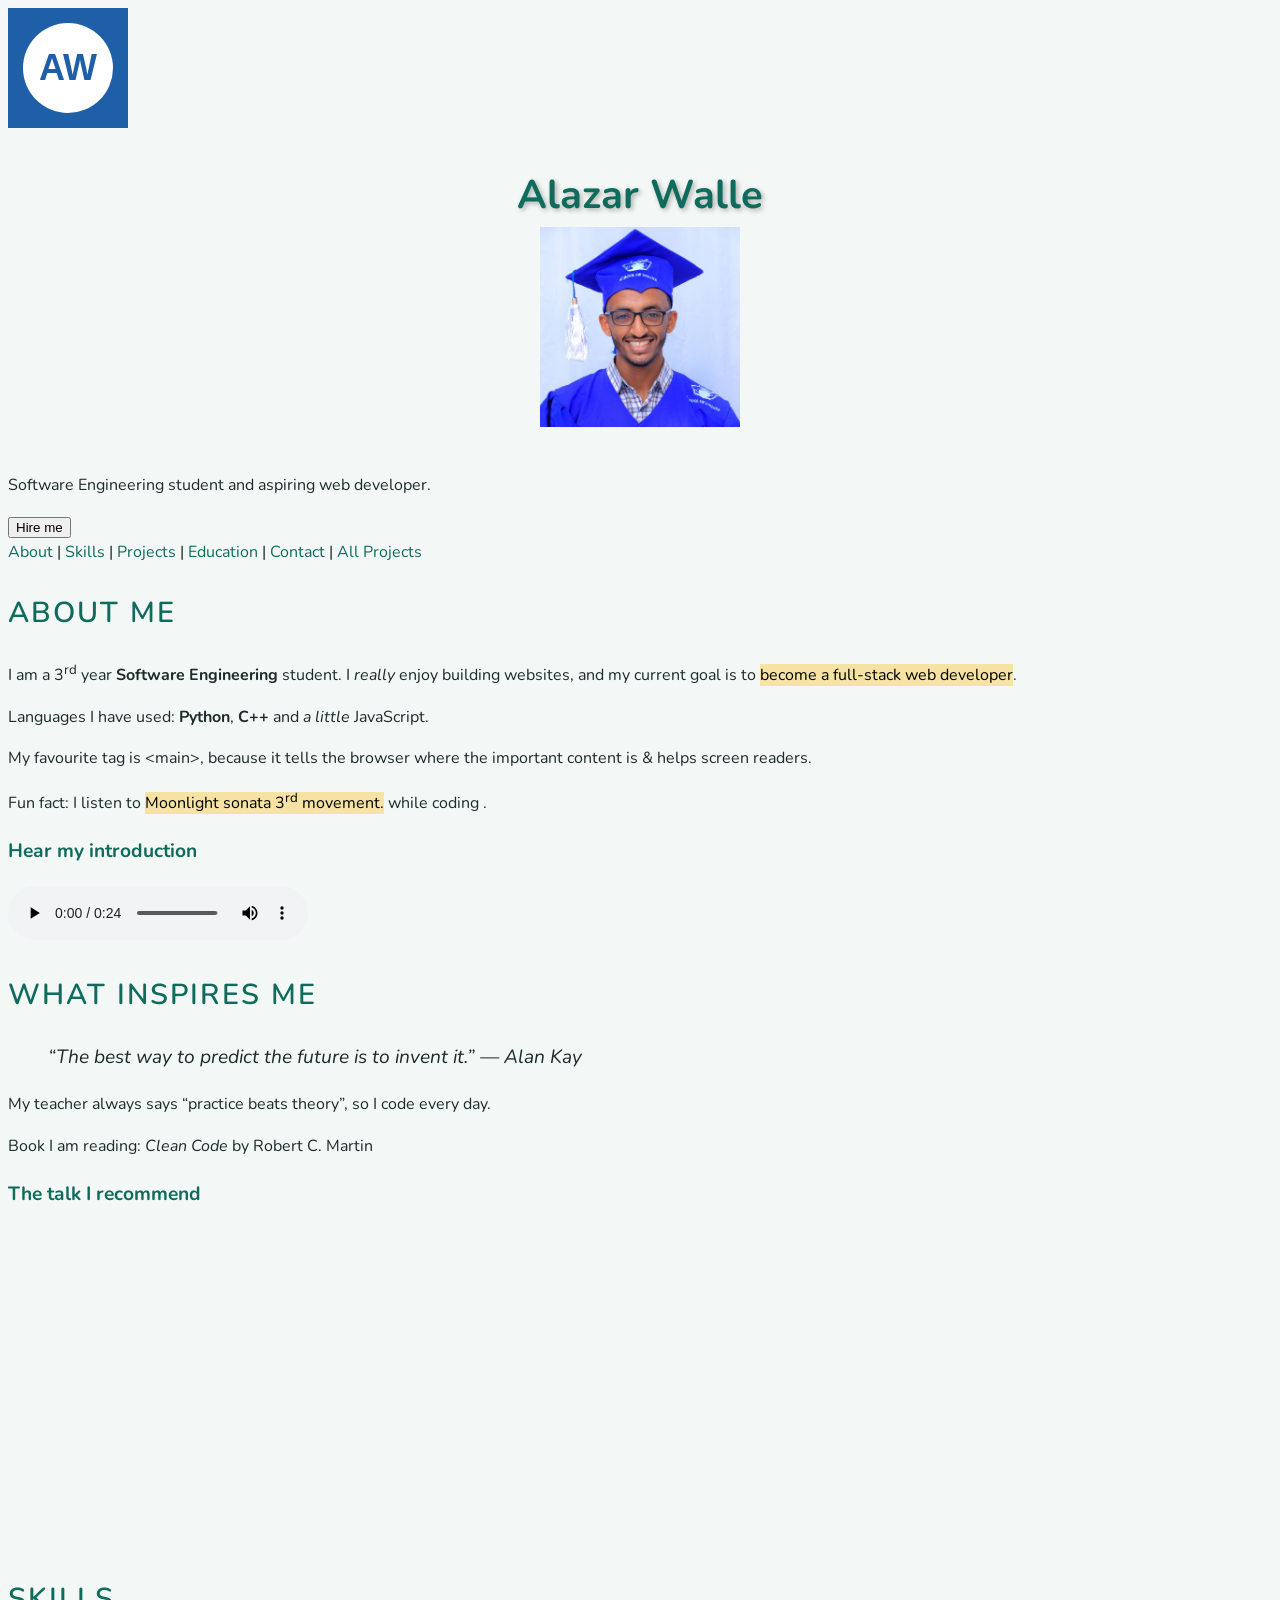
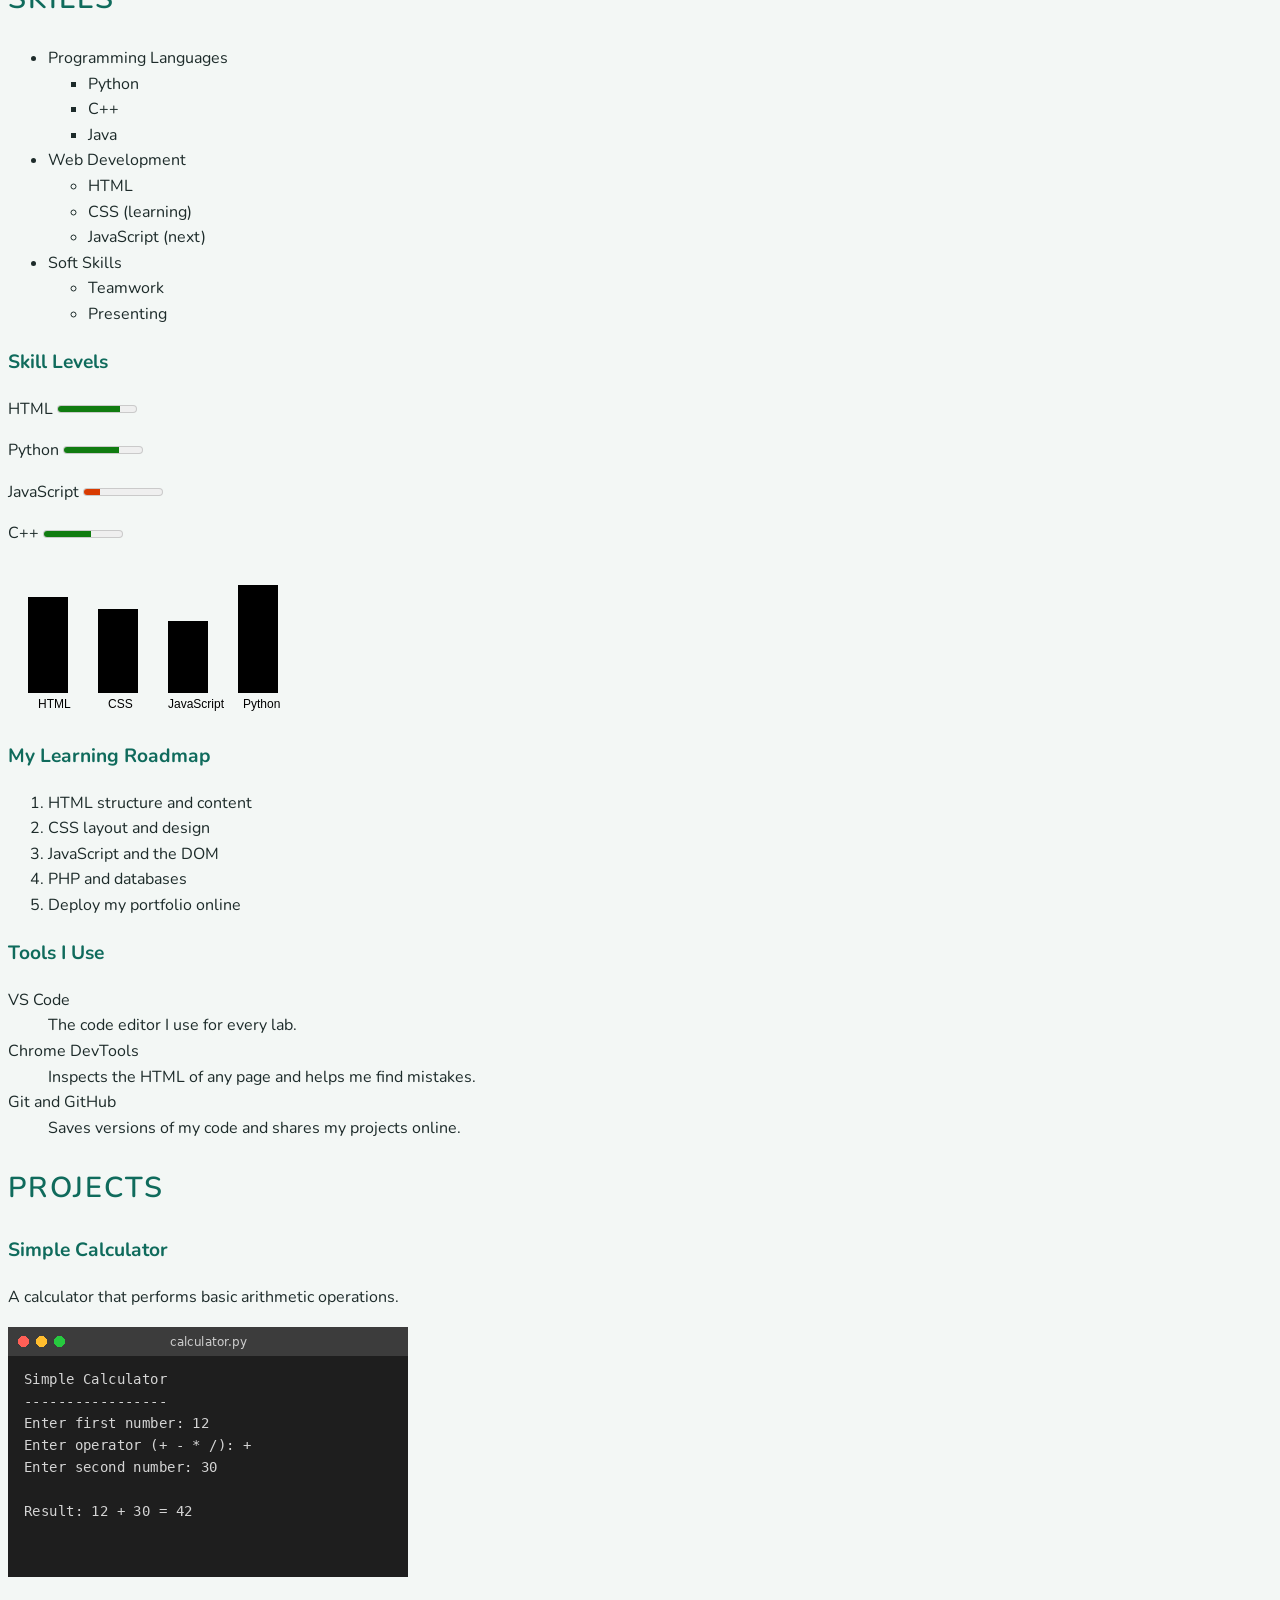
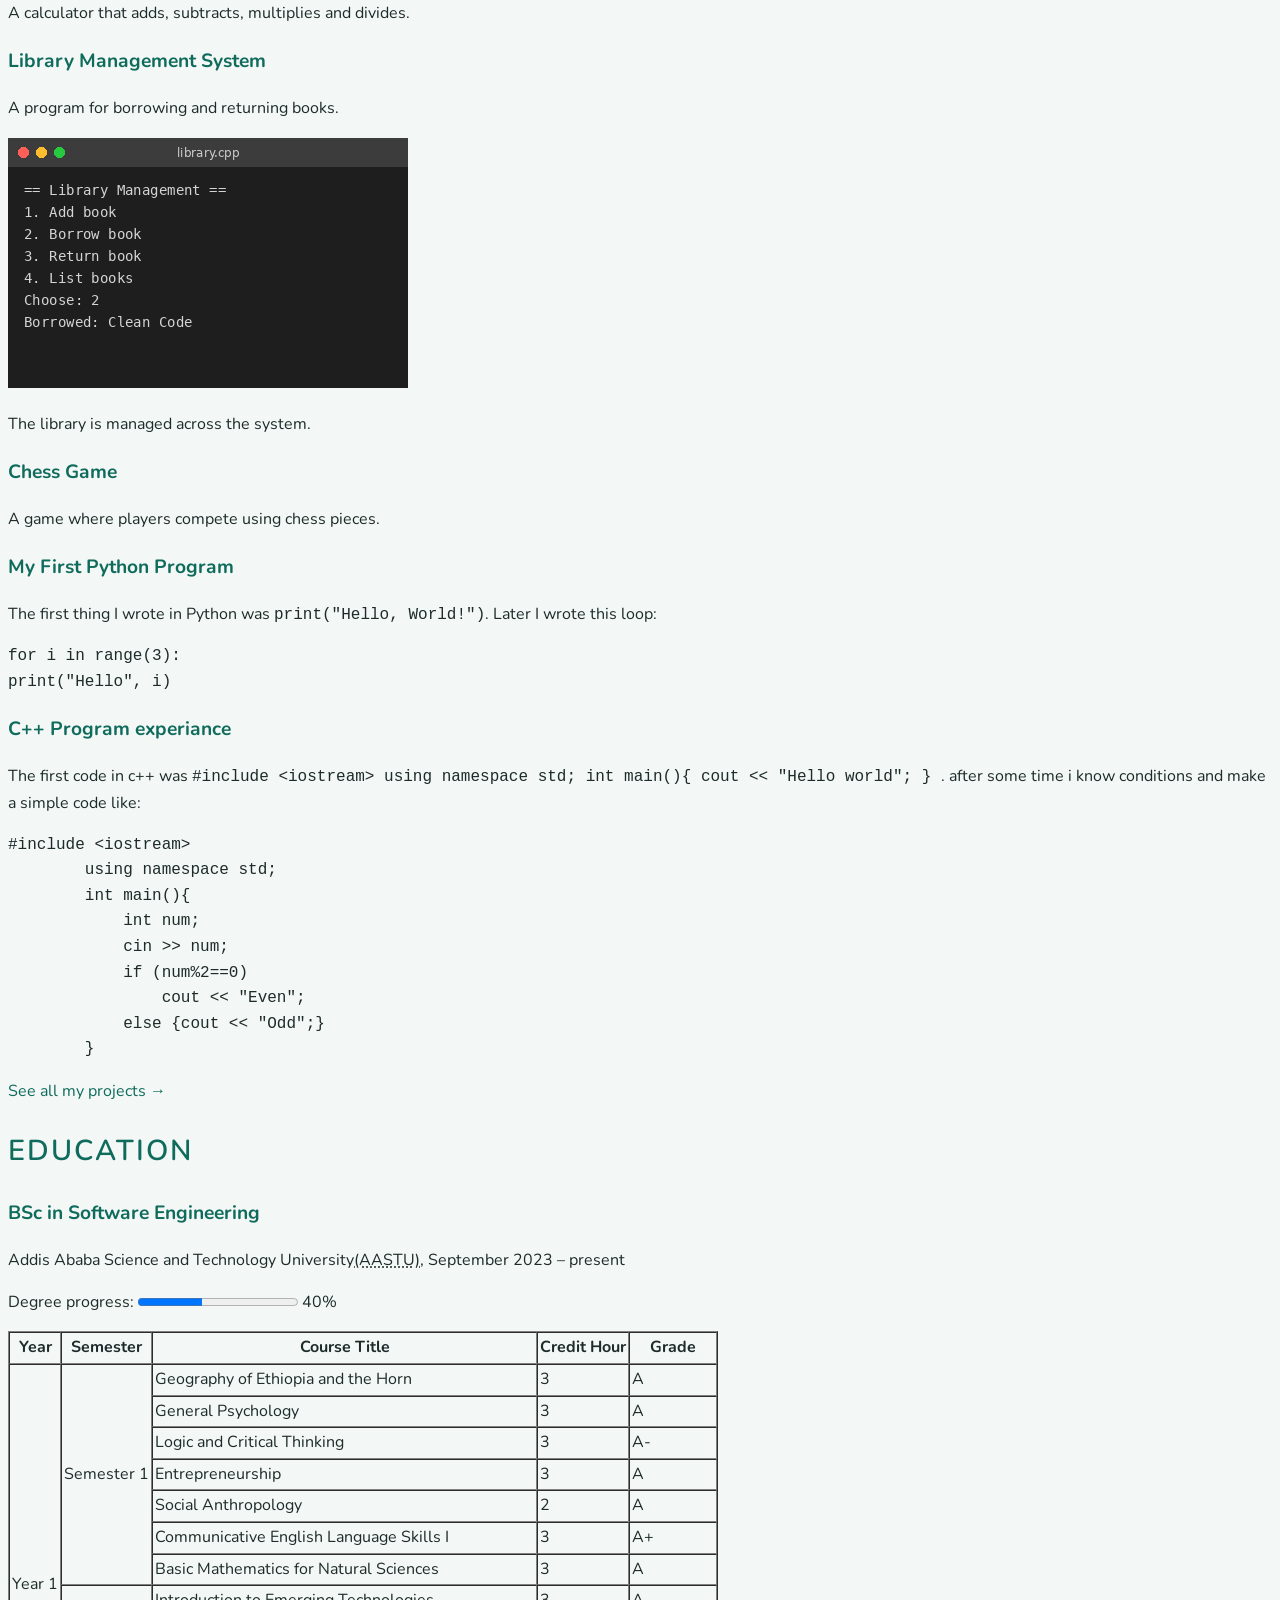
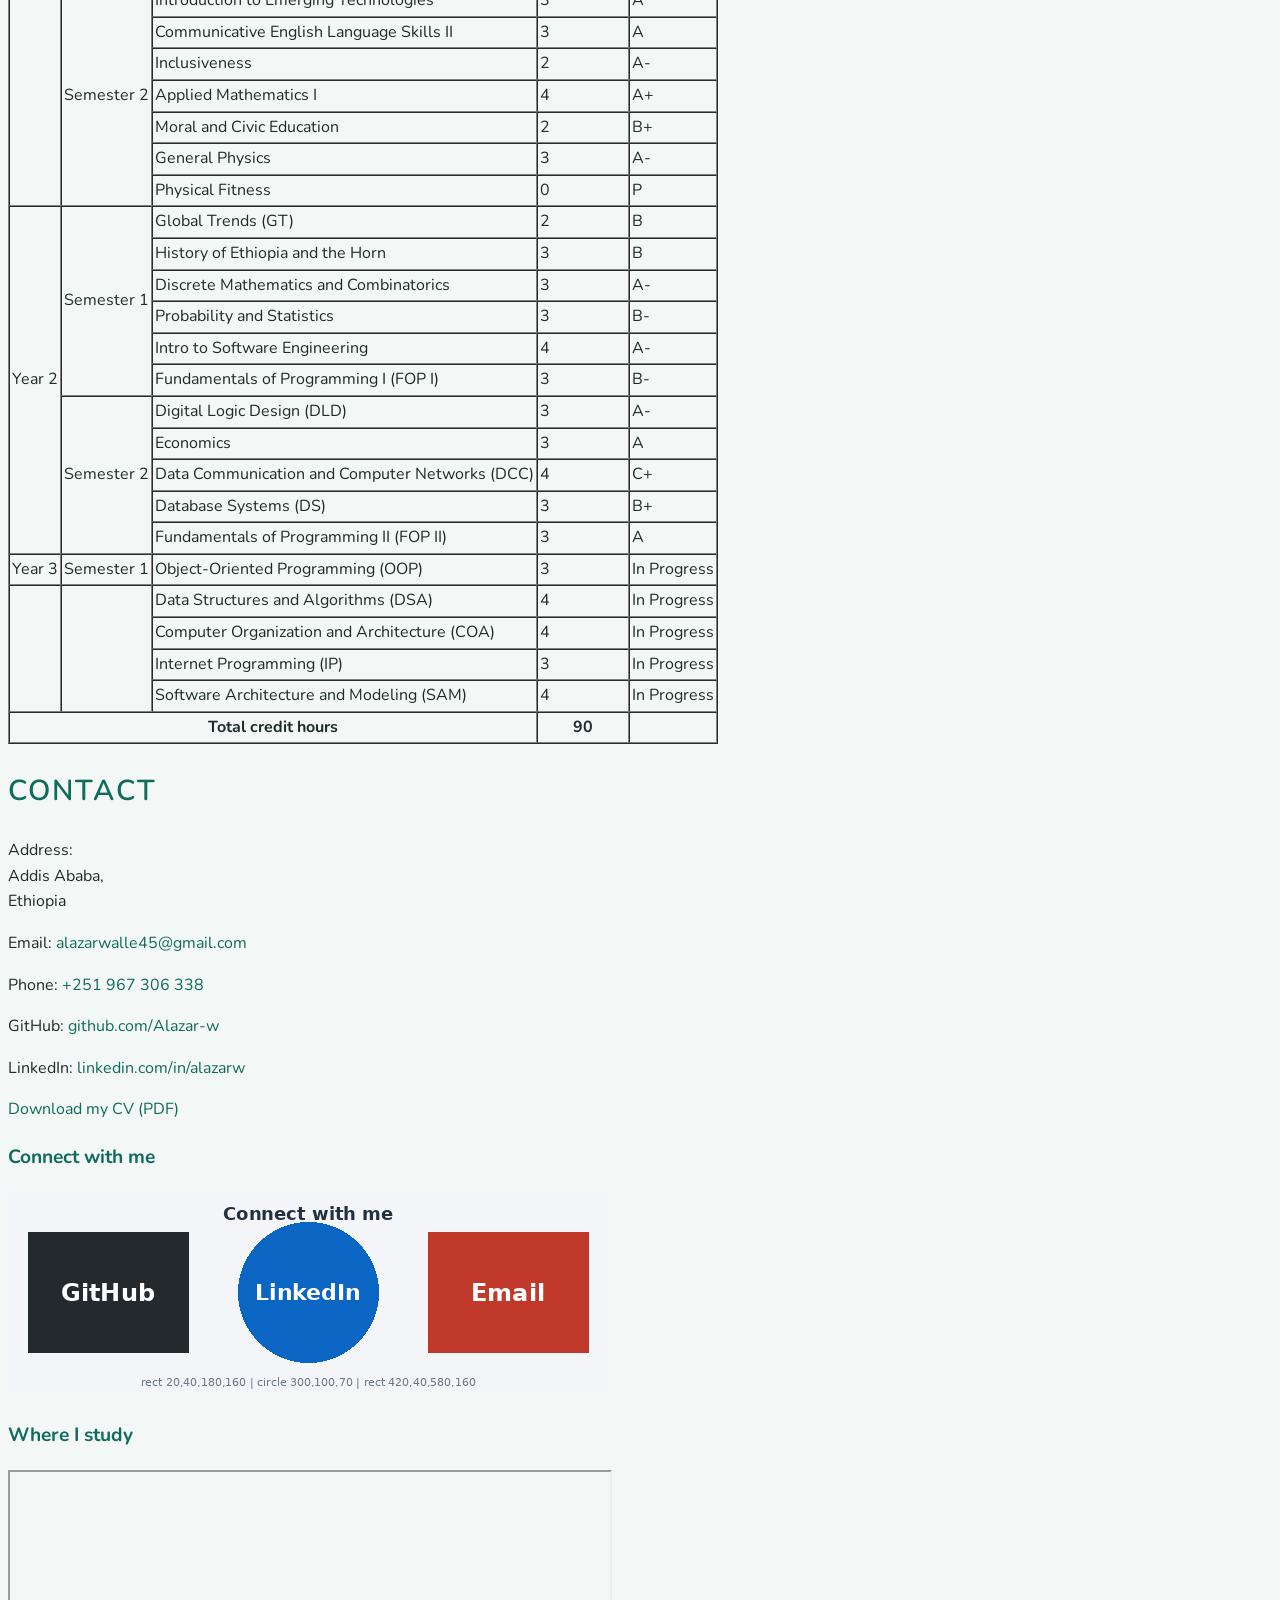
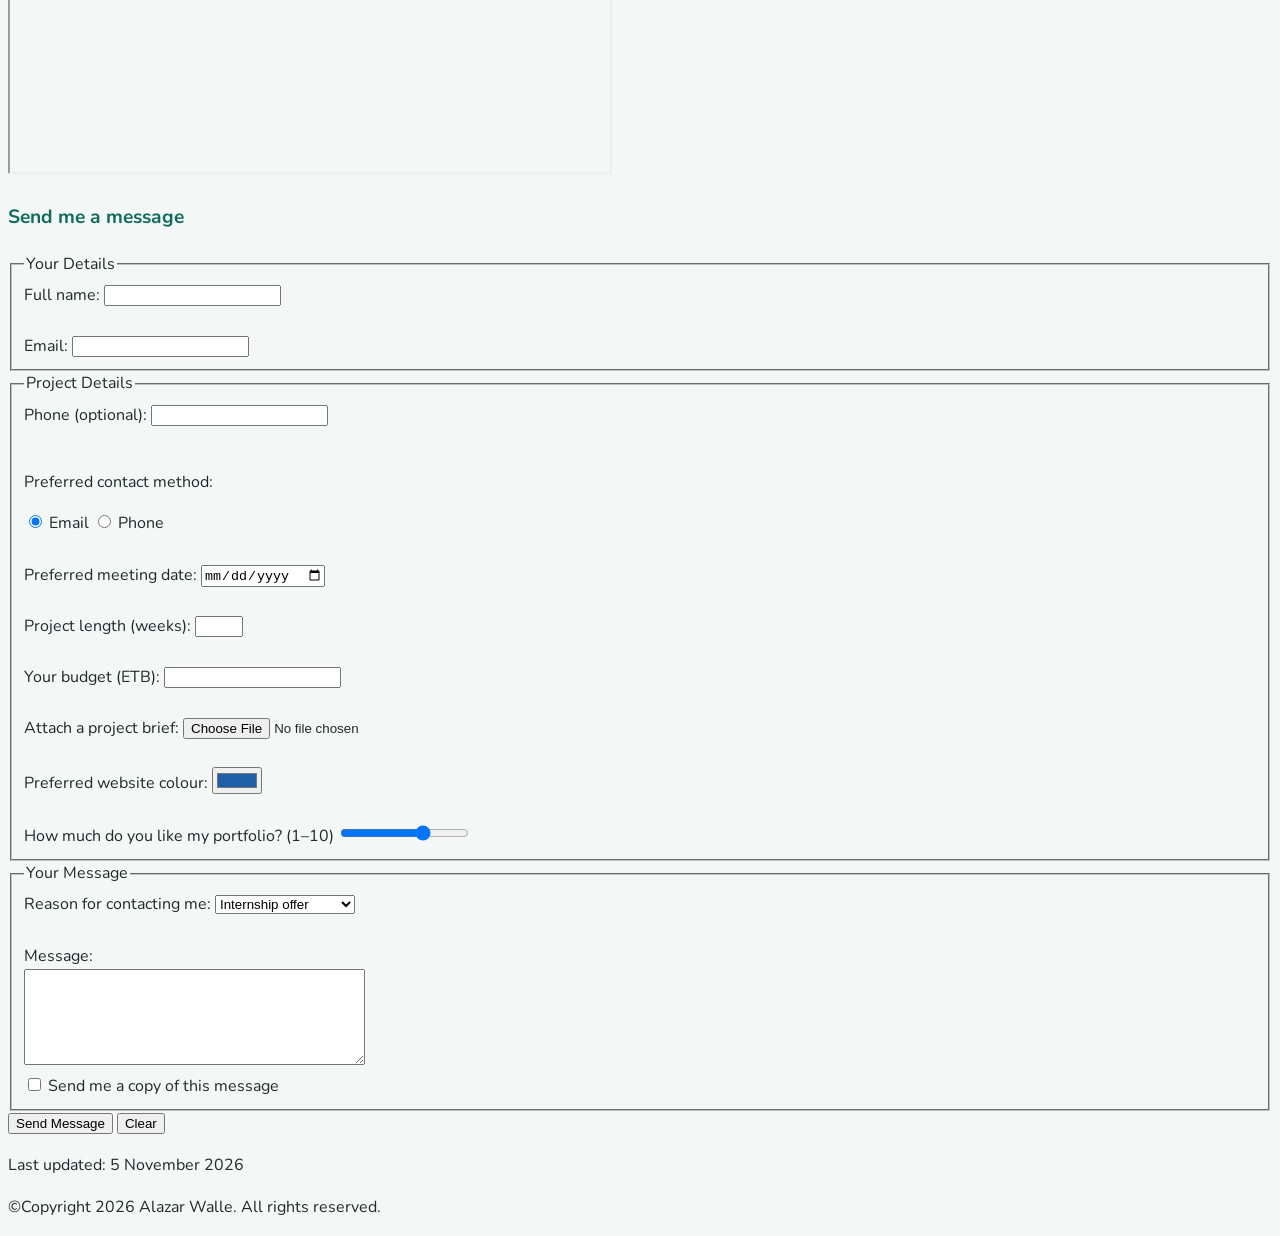
==== index.html @ 77b08f42 "Lab 17 Part A: add tagline, btn, btn-secondary and card classes (wrapped the three index projects in" ====
<!DOCTYPE html>
<html lang="en">

<head>
    <meta charset="UTF-8">
    <meta name="viewport" content="width=device-width, initial-scale=1.0">
    <meta name="description"
        content="Projects of Alazar Walle, a Software Engineering student and aspiring web developer in Addis Ababa.">
    <meta name="keywords" content="Alazar Walle, projects, software engineering, web developer, HTML">
    <meta name="author" content="Alazar Walle">
    <title> Alazar Walle | Projects</title>
    <link rel="icon" type="image/png" href="images/favicon.png">
    <link href="https://fonts.googleapis.com/css2?family=Nunito:wght@400;600;700&display=swap" rel="stylesheet">
    <link rel="stylesheet" href="css/style.css">
</head>

<body>
    <header>
        <canvas id="logo" width="120" height="120">Alazar Walle logo</canvas>
        <h1>Alazar Walle<br><img src="images/profile.jpg" alt="Portrait of Alazar Walle smiling" title="Alazar Walle"
                width="200" height="200"></h1>
        <p class="tagline">Software Engineering student and aspiring web developer.</p>

        <button type="button" class="btn" onclick="document.getElementById('hireDialog').showModal()">Hire me</button>
        <dialog id="hireDialog">
            <h2>Available for internships</h2>
            <p>I am available for internships and freelance web projects from June 2027.</p>
            <p><a href="#contact">Send me a message</a> or <a href="files/cv.pdf" download>download my CV</a>.</p>
            <button type="button" onclick="document.getElementById('hireDialog').close()">Close</button>
        </dialog>

        <nav>
            <a href="#about">About</a> |
            <a href="#skills">Skills</a> |
            <a href="#projects">Projects</a> |
            <a href="#education">Education</a> |
            <a href="#contact">Contact</a> |
            <a href="projects.html">All Projects</a>
        </nav>
    </header>
    <main>
        <section id="about">
            <h2>About Me</h2>
            <p>I am a 3<sup>rd</sup> year <strong>Software Engineering</strong> student.
                I <em>really</em> enjoy building websites, and my current goal is to
                <mark>become a full-stack web developer</mark>.
            </p>
            <p>Languages I have used: <b>Python</b>, <b>C++</b> and <i>a little</i> JavaScript.</p>
            <p>My favourite tag is &lt;main&gt;, because it tells the browser where the important content is &amp; helps
                screen readers.</p>
            <p>Fun fact: I listen to <mark>Moonlight sonata 3<sup>rd</sup> movement.</mark> while coding .</p>

            <h3>Hear my introduction</h3>
            <audio controls>
                <source src="media/intro.mp3" type="audio/mpeg" autoplay loop>
                Your browser does not support the audio element.
            </audio>
        </section>

        <section>
            <h2>What Inspires Me</h2>
            <blockquote>
                “The best way to predict the future is to invent it.” — Alan Kay
            </blockquote>
            <p>My teacher always says <q>practice beats theory</q>, so I code every day.</p>
            <p>Book I am reading: <cite>Clean Code</cite> by Robert C. Martin</p>

            <h3>The talk I recommend</h3>
            <iframe src="https://www.youtube.com/embed/_X0mgOOSpLU?si=skczKkTfui7sGMde" width="560" height="315"
                title="YouTube video: The power of believing that you can improve | Carol Dweck | TED" frameborder="0"
                allow="accelerometer; autoplay; clipboard-write; encrypted-media; gyroscope; picture-in-picture; web-share"
                referrerpolicy="strict-origin-when-cross-origin" allowfullscreen>
            </iframe>
        </section>

        <section id="skills">
            <h2>Skills</h2>
            <ul>
                <li>Programming Languages
                    <ul type="square">
                        <li>Python</li>
                        <li>C++</li>
                        <li>Java</li>
                    </ul>
                </li>
                <li>Web Development
                    <ul type="circle">
                        <li>HTML</li>
                        <li>CSS (learning)</li>
                        <li>JavaScript (next)</li>
                    </ul>
                </li>
                <li>Soft Skills
                    <ul>
                        <li>Teamwork</li>
                        <li>Presenting</li>
                    </ul>
                </li>
            </ul>

            <h3>Skill Levels</h3>
            <p>
                <label for="lvl-html">HTML</label>
                <meter id="lvl-html" value="0.8" min="0" max="1">80%</meter>
            </p>
            <p>
                <label for="lvl-python">Python</label>
                <meter id="lvl-python" value="0.7" min="0" max="1">70%</meter>
            </p>
            <p>
                <label for="lvl-js">JavaScript</label>
                <meter id="lvl-js" value="0.2" min="0" max="1" low="0.3" high="0.7" optimum="1">20%</meter>
            </p>
            <p>
                <label for="lvl-cpp">C++</label>
                <meter id="lvl-cpp" value="0.6" min="0" max="1">60%</meter>
            </p>

            <canvas id="skillsChart" width="300" height="150"></canvas>

            <h3>My Learning Roadmap</h3>
            <ol type="1">
                <li>HTML structure and content</li>
                <li>CSS layout and design</li>
                <li>JavaScript and the DOM</li>
                <li>PHP and databases</li>
                <li>Deploy my portfolio online</li>
            </ol>

            <h3>Tools I Use</h3>
            <dl>
                <dt>VS Code</dt>
                <dd>The code editor I use for every lab.</dd>
                <dt>Chrome DevTools</dt>
                <dd>Inspects the HTML of any page and helps me find mistakes.</dd>
                <dt>Git and GitHub</dt>
                <dd>Saves versions of my code and shares my projects online.</dd>
            </dl>
        </section>

        <section id="projects">
            <h2>Projects</h2>
            <article class="card">
                <h3>Simple Calculator</h3>
                <p>A calculator that performs basic arithmetic operations.</p>
                <img src="images/project-calculator.png" alt="Screenshot of the calculator showing 12 + 30 = 42" width="400"
                    height="250">
                <p>A calculator that adds, subtracts, multiplies and divides.</p>
            </article>

            <article class="card">
                <h3>Library Management System</h3>
                <p>A program for borrowing and returning books.</p>
                <img src="images/project-library.png" alt="Screenshot of the Library management system" width="400"
                    height="250">
                <p>The library is managed across the system.</p>
            </article>

            <article class="card">
                <h3>Chess Game</h3>
                <p>A game where players compete using chess pieces.</p>
            </article>

            <h3>My First Python Program</h3>
            <p>The first thing I wrote in Python was <code>print("Hello, World!")</code>.
                Later I wrote this loop:</p>
            <pre><code>for i in range(3):
print("Hello", i)
</code></pre>

            <h3>C++ Program experiance </h3>
            <p>The first code in c++ was
                <code>#include &lt;iostream&gt;
        using namespace std;
        int main(){
            cout &lt;&lt; "Hello world";
        }
    </code>.
                after some time i know conditions and make a simple code like:
            </p>
            <pre><code>#include &lt;iostream&gt;
        using namespace std;
        int main(){
            int num;
            cin &gt;&gt; num;
            if (num%2==0)
                cout &lt;&lt; "Even";
            else {cout &lt;&lt; "Odd";}
        }
</code></pre>

            <p><a href="projects.html">See all my projects →</a></p>

        </section>

        <section id="education">
            <h2>Education</h2>
            <h3>BSc in Software Engineering</h3>
            <p>Addis Ababa Science and Technology University<abbr
                    title="Addis Ababa Science and Technology University">(AASTU)</abbr>, <time
                    datetime="2023-09">September 2023</time> – present</p>
            <p>
                <label for="degree">Degree progress:</label>
                <progress id="degree" value="40" max="100">40%</progress> 40%
            </p>
            <table border="1" cellpadding="2" cellspacing="0">
                <thead>
                    <tr>
                        <th>Year</th>
                        <th>Semester</th>
                        <th>Course Title</th>
                        <th>Credit Hour</th>
                        <th>Grade</th>
                    </tr>
                </thead>
                <tbody>
                    <!-- Year 1, Semester 1 -->
                    <tr>
                        <td rowspan="14">Year 1</td>
                        <td rowspan="7">Semester 1</td>
                        <td>Geography of Ethiopia and the Horn</td>
                        <td>3</td>
                        <td>A</td>
                    </tr>
                    <tr>
                        <td>General Psychology</td>
                        <td>3</td>
                        <td>A</td>
                    </tr>
                    <tr>
                        <td>Logic and Critical Thinking</td>
                        <td>3</td>
                        <td>A-</td>
                    </tr>
                    <tr>
                        <td>Entrepreneurship</td>
                        <td>3</td>
                        <td>A</td>
                    </tr>
                    <tr>
                        <td>Social Anthropology</td>
                        <td>2</td>
                        <td>A</td>
                    </tr>
                    <tr>
                        <td>Communicative English Language Skills I</td>
                        <td>3</td>
                        <td>A+</td>
                    </tr>
                    <tr>
                        <td>Basic Mathematics for Natural Sciences</td>
                        <td>3</td>
                        <td>A</td>
                    </tr>

                    <!-- Year 1, Semester 2 -->
                    <tr>
                        <td rowspan="7">Semester 2</td>
                        <td>Introduction to Emerging Technologies</td>
                        <td>3</td>
                        <td>A</td>
                    </tr>
                    <tr>
                        <td>Communicative English Language Skills II</td>
                        <td>3</td>
                        <td>A</td>
                    </tr>
                    <tr>
                        <td>Inclusiveness</td>
                        <td>2</td>
                        <td>A-</td>
                    </tr>
                    <tr>
                        <td>Applied Mathematics I</td>
                        <td>4</td>
                        <td>A+</td>
                    </tr>
                    <tr>
                        <td>Moral and Civic Education</td>
                        <td>2</td>
                        <td>B+</td>
                    </tr>
                    <tr>
                        <td>General Physics</td>
                        <td>3</td>
                        <td>A-</td>
                    </tr>
                    <tr>
                        <td>Physical Fitness</td>
                        <td>0</td>
                        <td>P</td>
                    </tr>

                    <!-- Year 2, Semester 1 -->
                    <tr>
                        <td rowspan="11">Year 2</td>
                        <td rowspan="6">Semester 1</td>
                        <td>Global Trends (GT)</td>
                        <td>2</td>
                        <td>B</td>
                    </tr>
                    <tr>
                        <td>History of Ethiopia and the Horn</td>
                        <td>3</td>
                        <td>B</td>
                    </tr>
                    <tr>
                        <td>Discrete Mathematics and Combinatorics</td>
                        <td>3</td>
                        <td>A-</td>
                    </tr>
                    <tr>
                        <td>Probability and Statistics</td>
                        <td>3</td>
                        <td>B-</td>
                    </tr>
                    <tr>
                        <td>Intro to Software Engineering</td>
                        <td>4</td>
                        <td>A-</td>
                    </tr>
                    <tr>
                        <td>Fundamentals of Programming I (FOP I)</td>
                        <td>3</td>
                        <td>B-</td>
                    </tr>

                    <!-- Year 2, Semester 2 -->
                    <tr>
                        <td rowspan="5">Semester 2</td>
                        <td>Digital Logic Design (DLD)</td>
                        <td>3</td>
                        <td>A-</td>
                    </tr>
                    <tr>
                        <td>Economics</td>
                        <td>3</td>
                        <td>A</td>
                    </tr>
                    <tr>
                        <td>Data Communication and Computer Networks (DCC)</td>
                        <td>4</td>
                        <td>C+</td>
                    </tr>
                    <tr>
                        <td>Database Systems (DS)</td>
                        <td>3</td>
                        <td>B+</td>
                    </tr>
                    <tr>
                        <td>Fundamentals of Programming II (FOP II)</td>
                        <td>3</td>
                        <td>A</td>
                    </tr>

                    <!-- Year 3, Semester 1 -->
                    <tr>
                        <td>Year 3</td>
                        <td>Semester 1</td>
                        <td>Object-Oriented Programming (OOP)</td>
                        <td>3</td>
                        <td>In Progress</td>
                    </tr>
                    <tr>
                        <td rowspan="4"></td>
                        <td rowspan="4"></td>
                        <td>Data Structures and Algorithms (DSA)</td>
                        <td>4</td>
                        <td>In Progress</td>
                    </tr>
                    <tr>
                        <td>Computer Organization and Architecture (COA)</td>
                        <td>4</td>
                        <td>In Progress</td>
                    </tr>
                    <tr>
                        <td>Internet Programming (IP)</td>
                        <td>3</td>
                        <td>In Progress</td>
                    </tr>
                    <tr>
                        <td>Software Architecture and Modeling (SAM)</td>
                        <td>4</td>
                        <td>In Progress</td>
                    </tr>
                </tbody>
                <tfoot>
                    <tr>
                        <td colspan="3" align="center"><strong>Total credit hours</strong></td>
                        <td align="center"><strong>90</strong></td>
                        <td></td>
                    </tr>
            </table>
        </section>

        <section id="contact">
            <h2>Contact</h2>
            <p>Address:<br>Addis Ababa,<br>Ethiopia</p>
            <p>Email: <a href="mailto:alazarwalle45@gmail.com">alazarwalle45@gmail.com</a></p>
            <p>Phone: <a href="tel:+251967306338">+251&nbsp;967&nbsp;306&nbsp;338</a></p>
            <p>GitHub: <a href="https://github.com/Alazar-w">github.com/Alazar-w</a></p>
            <p>LinkedIn: <a href="https://www.linkedin.com/in/alazarw">linkedin.com/in/alazarw</a></p>
            <p><a href="files/cv.pdf" download>Download my CV (PDF)</a></p>



            <h3>Connect with me</h3>
            <img src="images/connect-banner.png" usemap="#connectmap" alt="Connect banner: GitHub, LinkedIn, Email"
                width="600" height="200">
            <map name="connectmap">
                <area shape="rect" coords="20,40,180,160" href="https://github.com/Alazar-w" alt="GitHub">
                <area shape="circle" coords="300,100,70" href="https://www.linkedin.com/in/alazarwalle" alt="LinkedIn">
                <area shape="rect" coords="420,40,580,160" href="mailto:alazarwalle45@gmail.com" alt="Email">
            </map>

            <h3>Where I study</h3>
            <iframe
                src="https://www.google.com/maps/embed?pb=!1m18!1m12!1m3!1d47866.1395205008!2d38.80490208631205!3d8.877400072691572!2m3!1f0!2f0!3f0!3m2!1i1024!2i768!4f13.1!3m3!1m2!1s0x164b82a7e392203f%3A0xb05f440eacc98f9f!2sAddis%20Ababa%20Science%20and%20Technology%20University!5e1!3m2!1sen!2set!4v1793803944479!5m2!1sen!2set"
                width="600" height="300" title="Map of my university campus">
            </iframe>

            <h3>Send me a message</h3>
            <form action="thank-you.html" method="post" enctype="multipart/form-data">
                <fieldset>
                    <legend>Your Details</legend>
                    <label for="fullname">Full name:</label>
                    <input type="text" id="fullname" name="fullname" required>
                    <br><br>
                    <label for="email">Email:</label>
                    <input type="email" id="email" name="email" required>
                    <!-- The name attribute is essential because it tells the browser which key to use when submitting a form field's value  -->
                </fieldset>
                <fieldset>
                    <legend>Project Details</legend>
                    <label for="phone">Phone (optional):</label>
                    <input type="text" id="phone" name="phone" pattern="0[79][0-9]{8}"
                        title="10 digits starting with 09 or 07">
                    <br><br>

                    <p>Preferred contact method:</p>
                    <input type="radio" id="by-email" name="contact-method" value="email" checked>
                    <label for="by-email">Email</label>
                    <input type="radio" id="by-phone" name="contact-method" value="phone">
                    <label for="by-phone">Phone</label>
                    <br><br>

                    <label for="meeting">Preferred meeting date:</label>
                    <input type="date" id="meeting" name="meeting" min="2026-11-01">
                    <br><br>

                    <label for="weeks">Project length (weeks):</label>
                    <input type="number" id="weeks" name="weeks" min="1" max="52" step="1">
                    <br><br>

                    <label for="budget">Your budget (ETB):</label>
                    <input type="number" id="budget" name="budget" min="1000" step="500">
                    <br><br>

                    <label for="brief">Attach a project brief:</label>
                    <input type="file" id="brief" name="brief">
                    <br><br>

                    <label for="colour">Preferred website colour:</label>
                    <input type="color" id="colour" name="colour" value="#1f5fa8">
                    <br><br>

                    <label for="rating">How much do you like my portfolio? (1–10)</label>
                    <input type="range" id="rating" name="rating" min="1" max="10" value="7">
                </fieldset>

                <fieldset>
                    <legend>Your Message</legend>
                    <label for="reason">Reason for contacting me:</label>
                    <select id="reason" name="reason" required>
                        <optgroup label="Work">
                            <option value="internship">Internship offer</option>
                            <option value="freelance">Freelance project</option>
                            <option value="job">Full-time job</option>
                        </optgroup>
                        <optgroup label="Study">
                            <option value="group-project">Group project</option>
                            <option value="tutoring">Tutoring</option>
                        </optgroup>
                        <option value="other">Other</option>
                    </select>
                    <br><br>
                    <label for="message">Message:</label><br>
                    <textarea id="message" name="message" rows="6" cols="40" required></textarea>
                    <br>
                    <input type="checkbox" id="copy" name="copy" value="yes">
                    <label for="copy">Send me a copy of this message</label>
                </fieldset>
                <button type="submit" class="btn">Send Message</button>
                <button type="reset" class="btn btn-secondary">Clear</button>
            </form>

        </section>
    </main>
    <script>
        const canvas = document.getElementById('logo');
        const ctx = canvas.getContext('2d');
        // 1. Blue square background: x, y, width, height
        ctx.fillStyle = "#1f5fa8";
        ctx.fillRect(0, 0, 120, 120);
        // 2. White circle: centre x, centre y, radius, start angle, end angle
        ctx.beginPath();
        ctx.arc(60, 60, 45, 0, 2 * Math.PI);
        ctx.fillStyle = "white";
        ctx.fill();
        // 3. Initials in the middle
        ctx.fillStyle = "#1f5fa8";
        ctx.font = "bold 36px Arial";
        ctx.textAlign = "center";
        ctx.textBaseline = "middle";
        ctx.fillText("AW", 60, 62);
    </script>
    <script>
        const canvas2 = document.getElementById('skillsChart');
        const ctx2 = canvas2.getContext('2d');

        // HTML
        ctx2.fillStyle = "deepblue";
        ctx2.fillRect(20, 34, 40, 96);
        ctx2.fillRect(90, 46, 40, 84);
        ctx2.fillRect(160, 58, 40, 72);
        ctx2.fillRect(230, 22, 40, 108);

        ctx2.fillStyle = "black";
        ctx2.font = "12px Arial";
        ctx2.fillText("HTML", 30, 145);
        ctx2.fillText("CSS", 100, 145);
        ctx2.fillText("JavaScript", 160, 145);
        ctx2.fillText("Python", 235, 145);
    </script>
</body>
<footer>
    <p>Last updated: <time datetime="2026-11-05">5 November 2026</time></p>
    <p>&copy;Copyright 2026 Alazar Walle. All rights reserved.</p>
</footer>

</html>
---- css/style.css ----
/* ==========================================
   Portfolio stylesheet — Alazar Walle
   ========================================== */

/* Palette
   Primary  #0f6b5c   (deep green)
   Dark     #1d2b2a   (text)
   Accent   hsl(42, 95%, 50%)   (gold)
   Light    #f3f7f5   (page background)
*/

/* ---------- Base ---------- */
html {
    font-size: 16px;   /* 1rem = 16px everywhere */
}

body {
    background-color: #f3f7f5;
    color: #1d2b2a;                 /* hex */
    font-family: 'Nunito', Arial, sans-serif;
    font-size: 1rem;
    line-height: 1.6;        /* 1.6 × the font size: easier to read */
}

h1 {
    color: #0f6b5c;                 /* hex */
}

h1 { font-size: 2.5rem; }   /* 40px */
h2 { font-size: 1.8rem; }   /* about 29px */
h3 { font-size: 1.2rem; }   /* about 19px */

h2 {
    color: rgb(15, 107, 92);        /* the same blue in RGB */
}

h3 {
    color: hsl(170, 75%, 24%);      /* the same blue in HSL */
}

mark {
    background-color: rgba(250, 190, 10, 0.35);   /* see-through orange */
}

h1 {
    text-align: center;
    font-weight: 700;
    text-shadow: 2px 2px 5px rgba(0, 0, 0, 0.3);
}

h2 {
    text-transform: uppercase;
    letter-spacing: 2px;
    font-weight: 600;
}

a {
    color: #0f6b5c;
    text-decoration: none;   /* removes the underline */
}

blockquote {
    font-size: 1.2em;        /* 1.2 × the size of its parent */
    font-style: italic;
}

code, pre {
    font-family: 'Courier New', monospace;
}
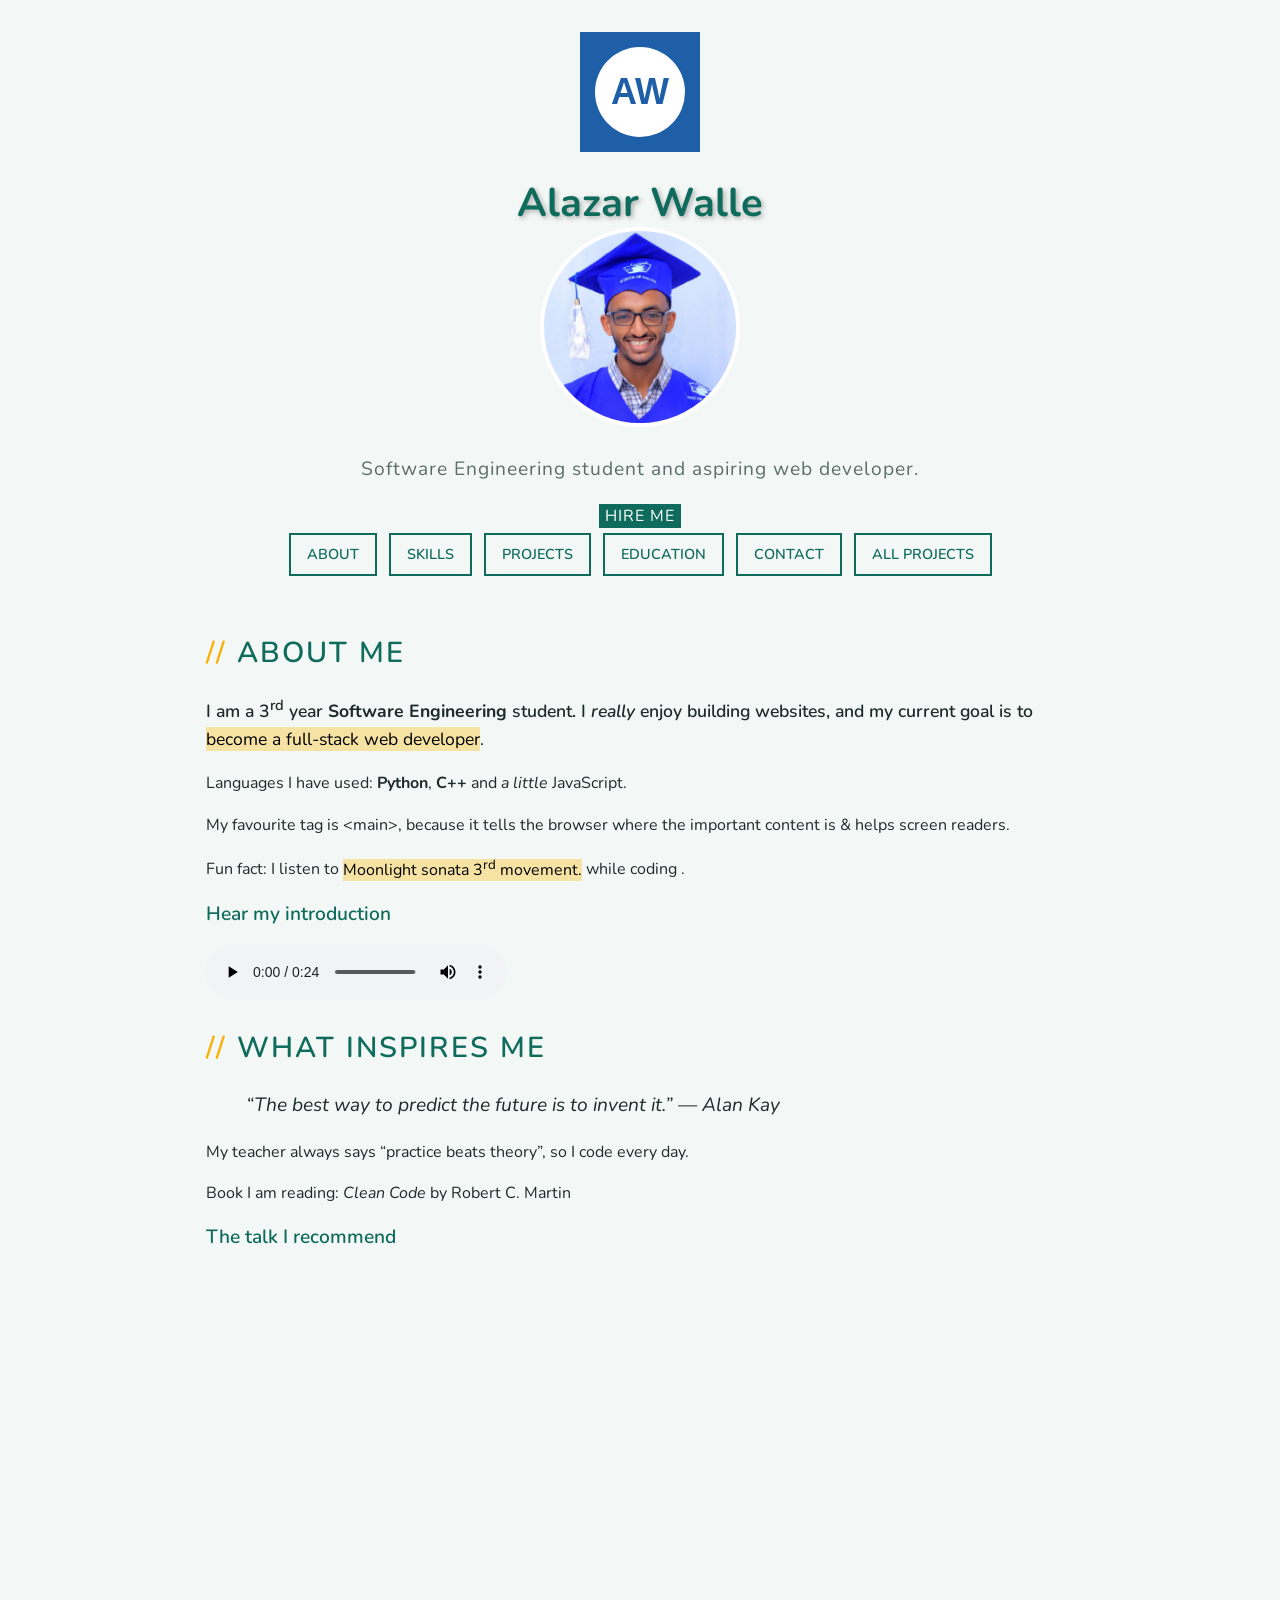
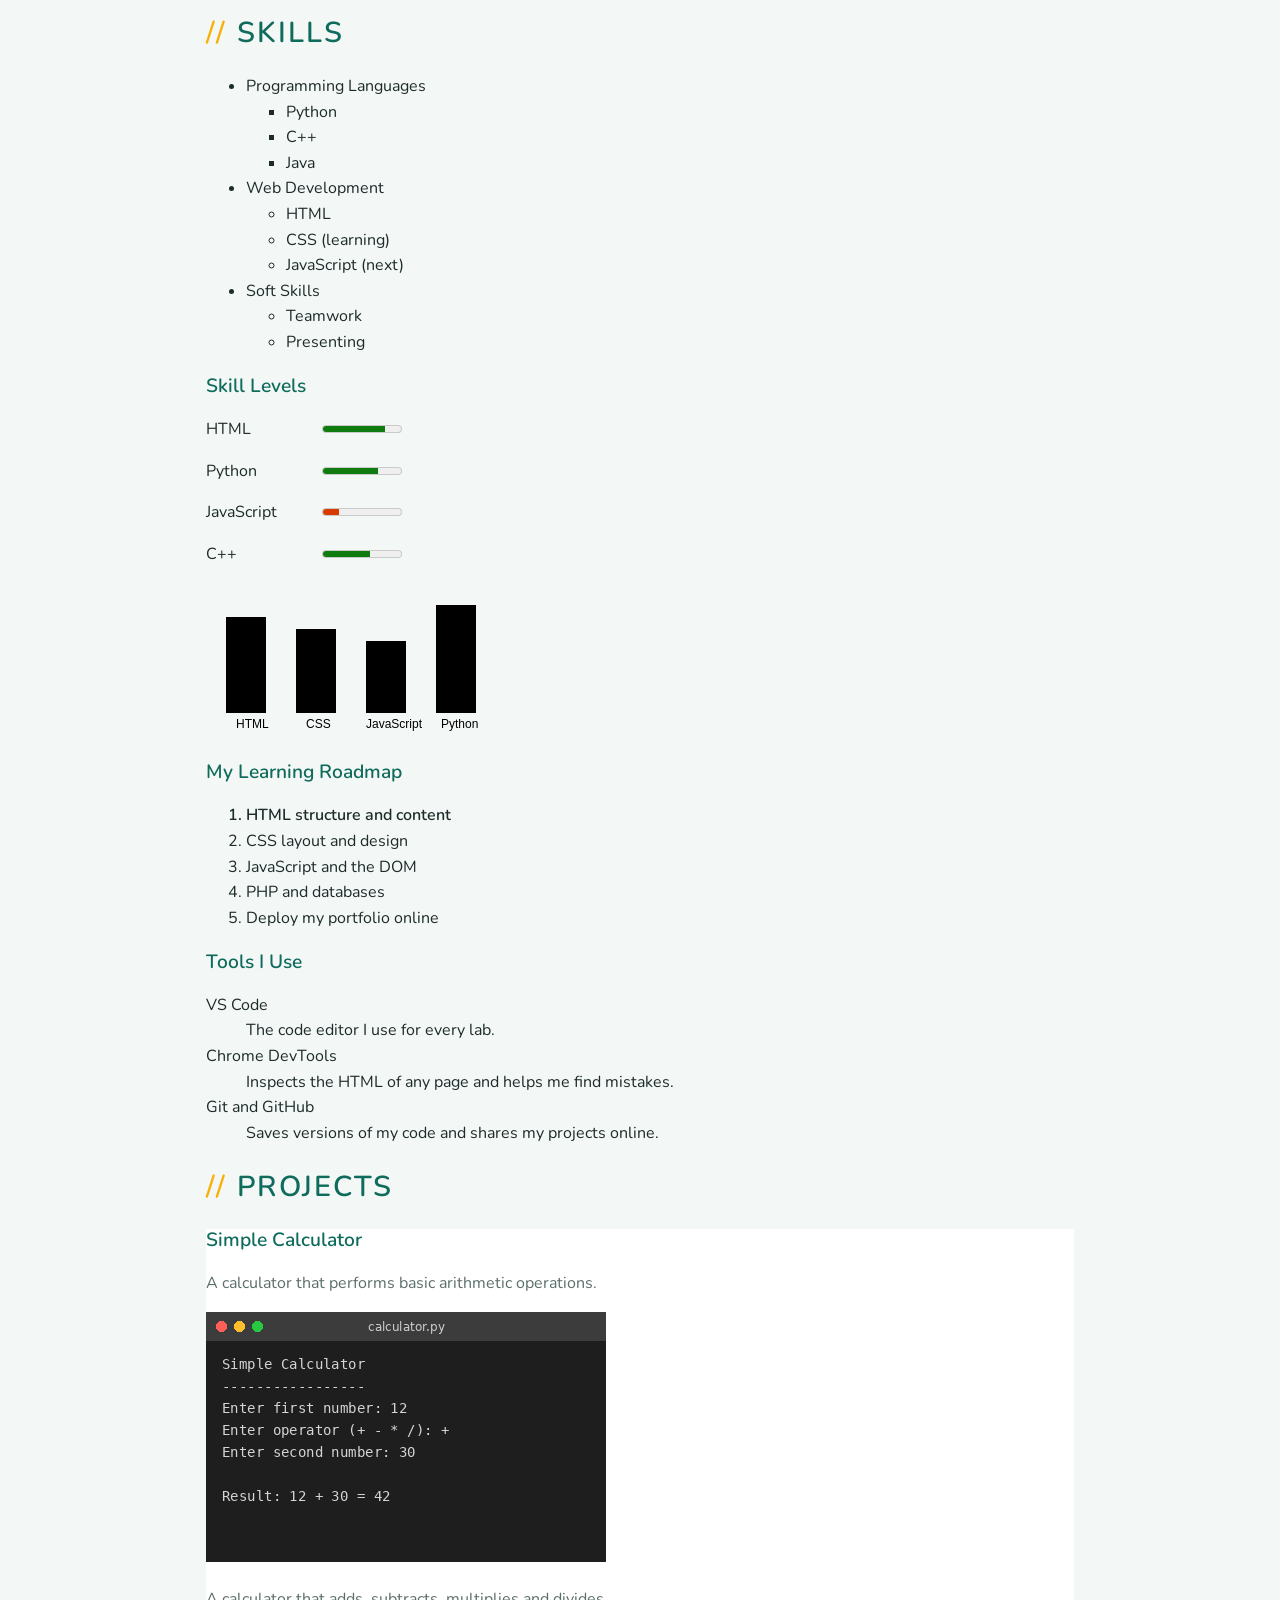
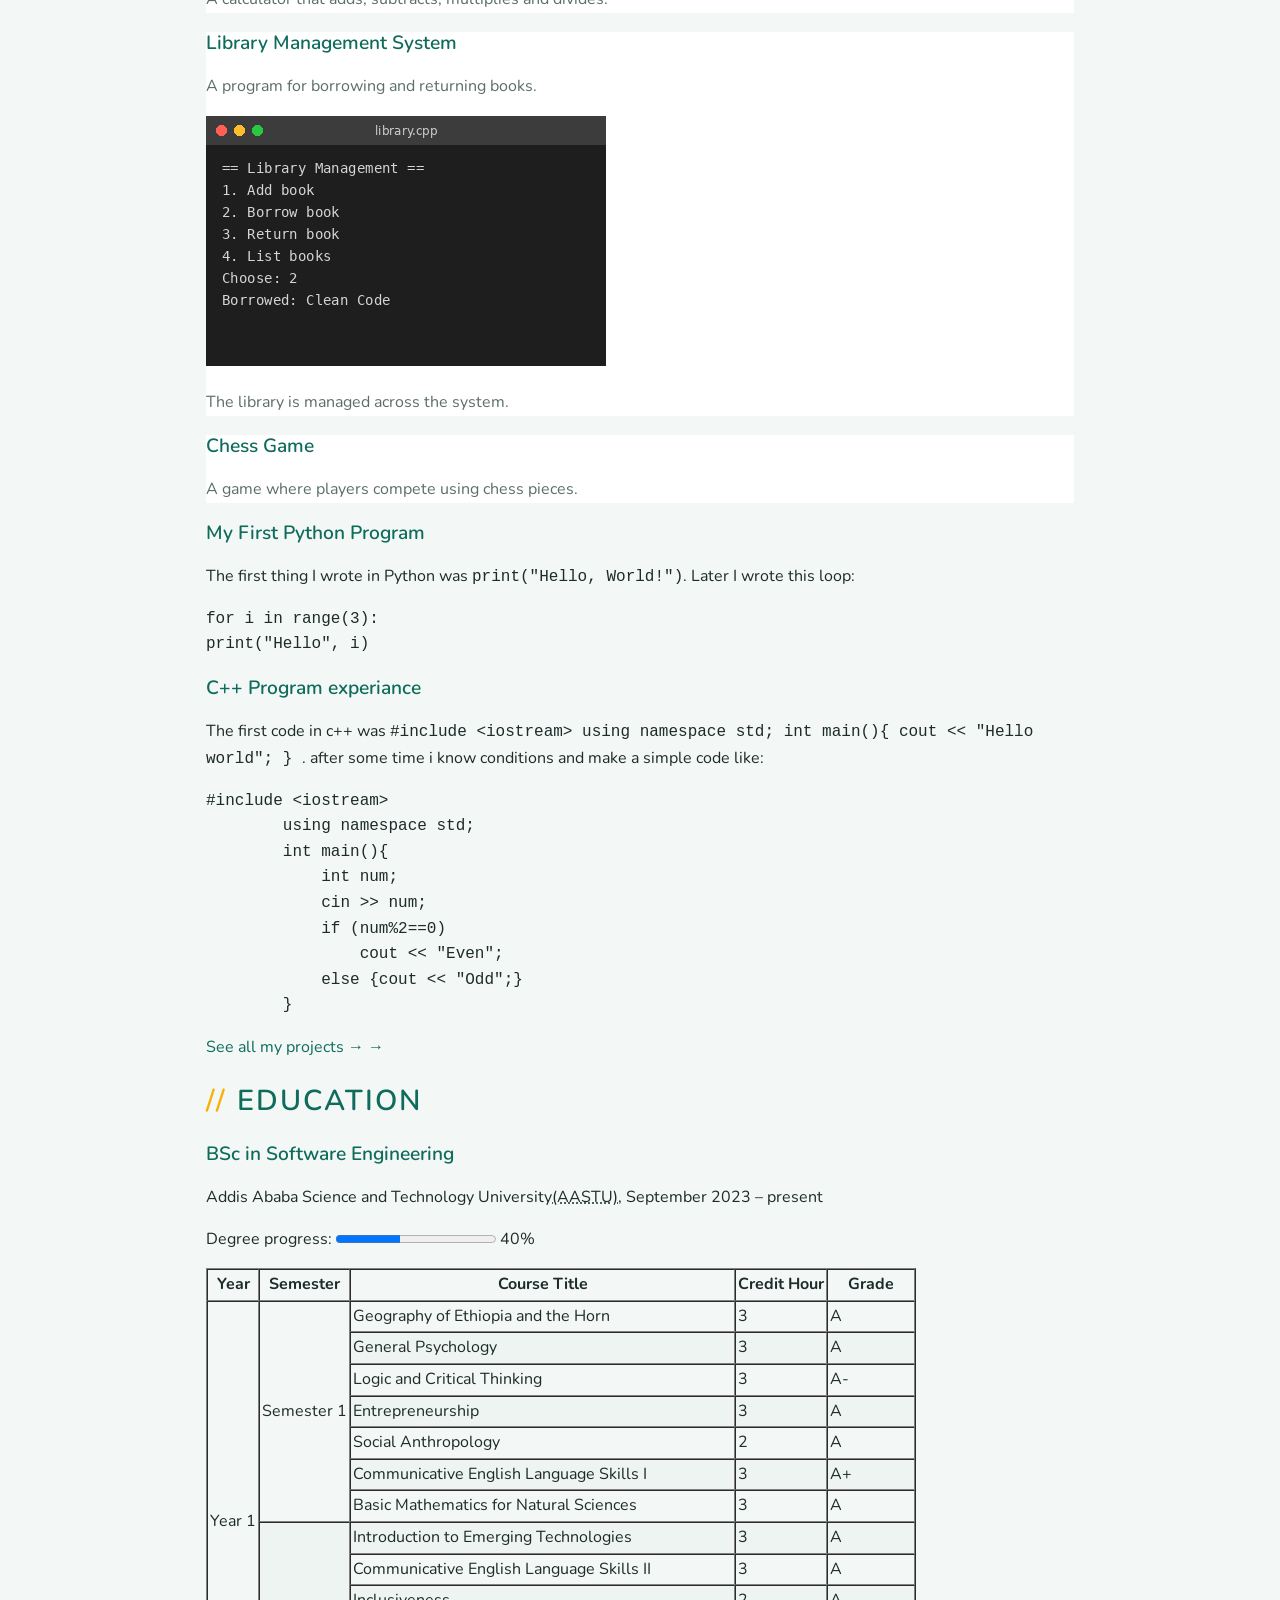
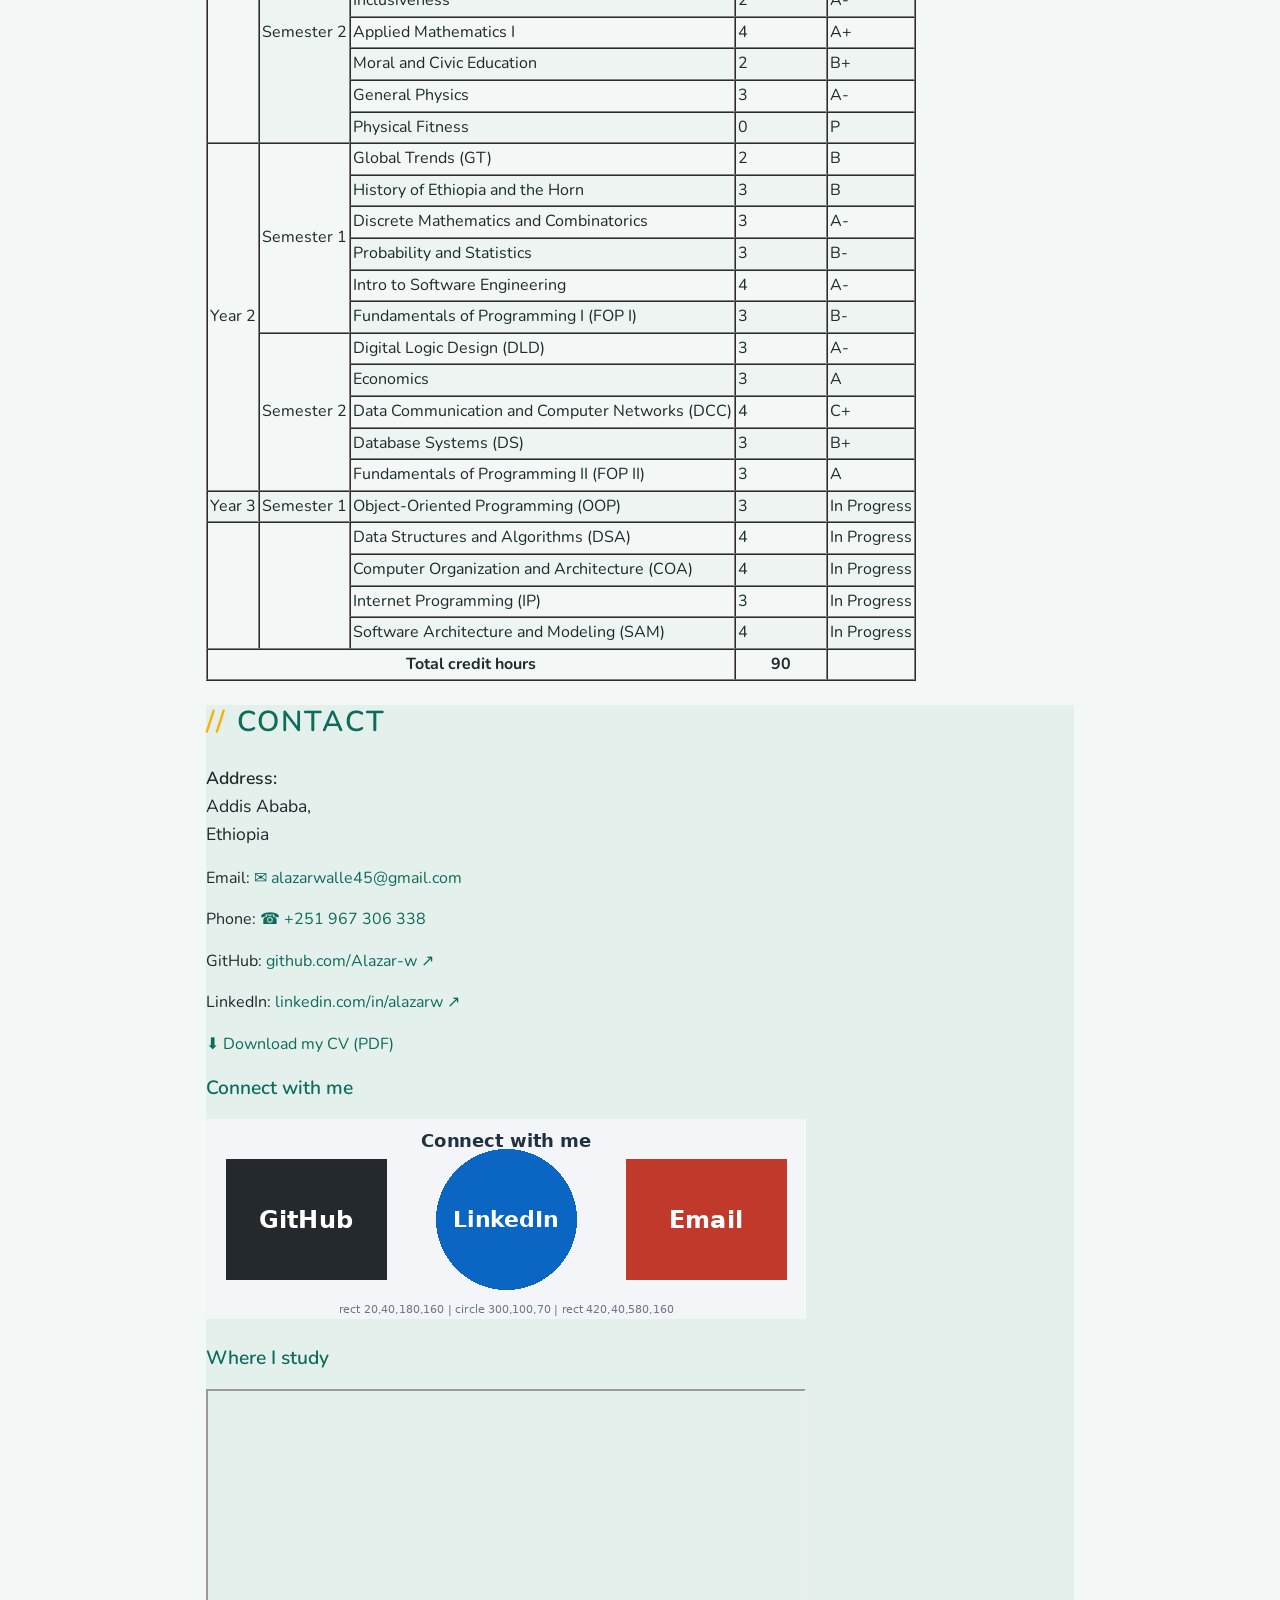
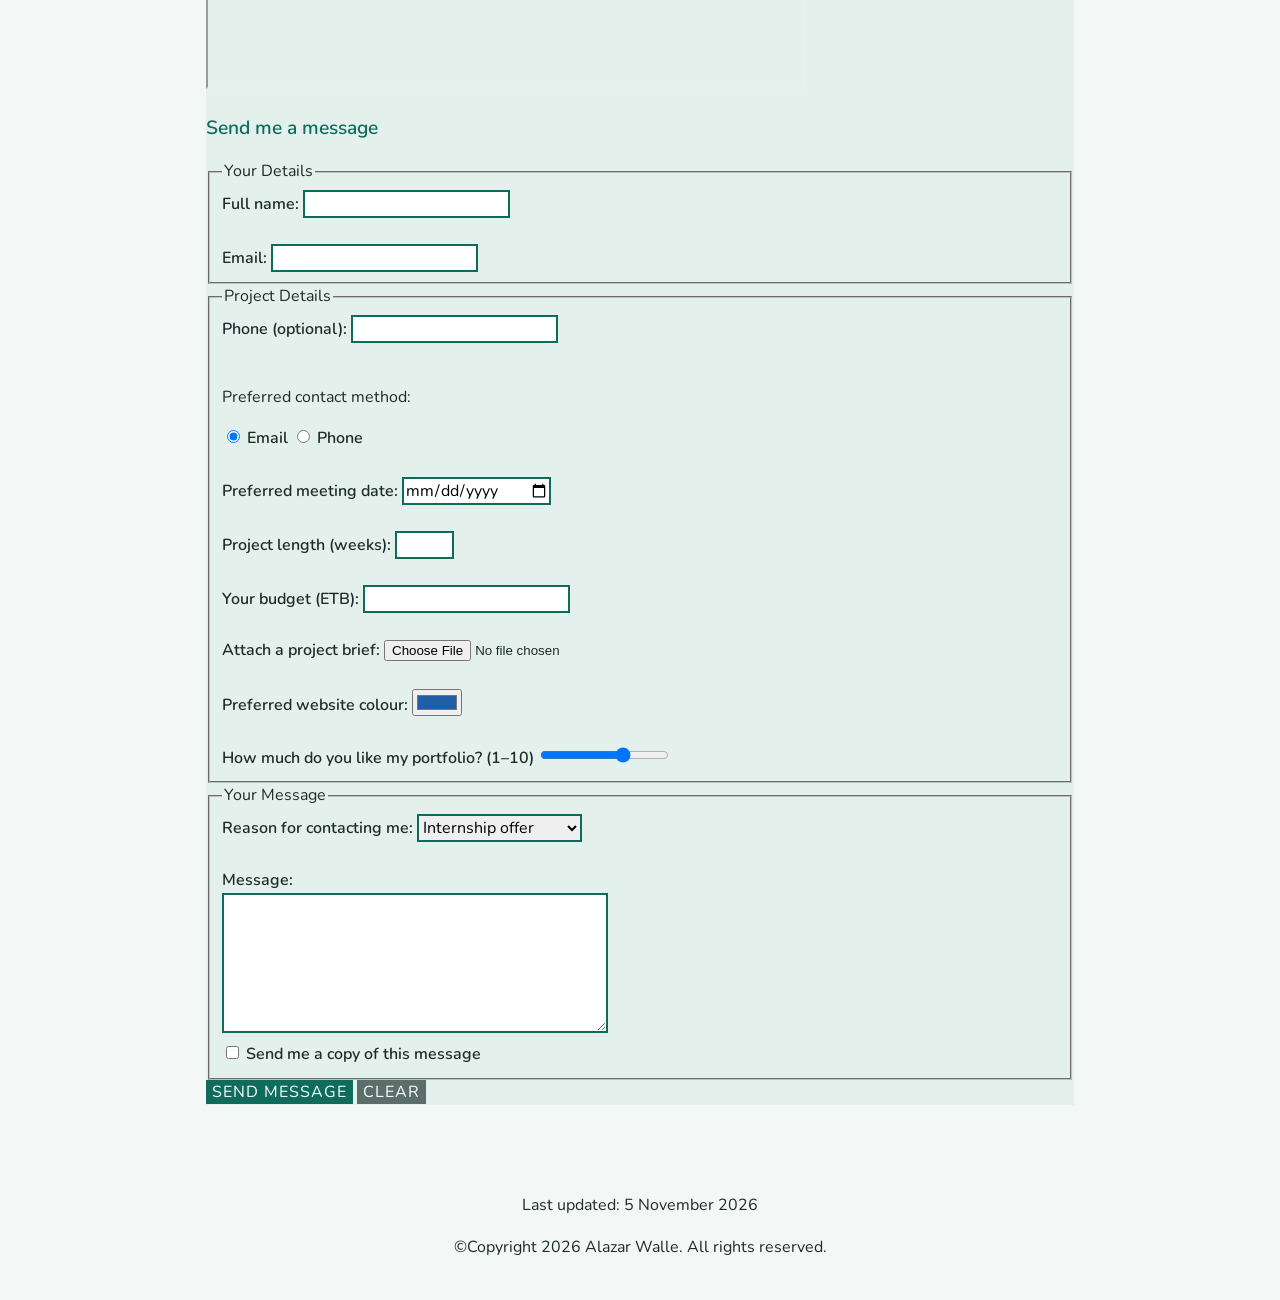
==== commit 04134d47: "Lab 19 Part B: display block/inline-block for images, menu buttons and labels; remove | from the ind" ====
--- a/index.html
+++ b/index.html
@@ -30,11 +30,11 @@
         </dialog>
 
         <nav>
-            <a href="#about">About</a> |
-            <a href="#skills">Skills</a> |
-            <a href="#projects">Projects</a> |
-            <a href="#education">Education</a> |
-            <a href="#contact">Contact</a> |
+            <a href="#about">About</a>
+            <a href="#skills">Skills</a>
+            <a href="#projects">Projects</a>
+            <a href="#education">Education</a>
+            <a href="#contact">Contact</a>
             <a href="projects.html">All Projects</a>
         </nav>
     </header>
--- a/css/style.css
+++ b/css/style.css
@@ -9,12 +9,18 @@
    Light    #f3f7f5   (page background)
 */
 
+/* ---------- Reset ---------- */
+* {
+    box-sizing: border-box;   /* width includes padding and border */
+}
+
 /* ---------- Base ---------- */
 html {
     font-size: 16px;   /* 1rem = 16px everywhere */
 }
 
 body {
+    margin: 0;                /* remove the browser's default 8px */
     background-color: #f3f7f5;
     color: #1d2b2a;                 /* hex */
     font-family: 'Nunito', Arial, sans-serif;
@@ -22,36 +28,35 @@
     line-height: 1.6;        /* 1.6 × the font size: easier to read */
 }
 
+/* ---------- Headings ---------- */
+h1, h2, h3 {
+    line-height: 1.2;
+    font-weight: 600;
+}
+
 h1 {
     color: #0f6b5c;                 /* hex */
-}
-
-h1 { font-size: 2.5rem; }   /* 40px */
-h2 { font-size: 1.8rem; }   /* about 29px */
-h3 { font-size: 1.2rem; }   /* about 19px */
-
-h2 {
-    color: rgb(15, 107, 92);        /* the same blue in RGB */
-}
-
-h3 {
-    color: hsl(170, 75%, 24%);      /* the same blue in HSL */
-}
-
-mark {
-    background-color: rgba(250, 190, 10, 0.35);   /* see-through orange */
-}
-
-h1 {
+    font-size: 2.5rem;   /* 40px: rem kept, a name at 6vw gets tiny on phones and huge on wide screens */
     text-align: center;
     font-weight: 700;
     text-shadow: 2px 2px 5px rgba(0, 0, 0, 0.3);
 }
 
 h2 {
+    color: rgb(15, 107, 92);        /* the same green in RGB */
+    font-size: 1.8rem;   /* about 29px */
     text-transform: uppercase;
     letter-spacing: 2px;
     font-weight: 600;
+}
+
+h3 {
+    color: hsl(170, 75%, 24%);      /* the same green in HSL */
+    font-size: 1.2rem;   /* about 19px */
+}
+
+mark {
+    background-color: rgba(250, 190, 10, 0.35);   /* see-through gold */
 }
 
 a {
@@ -67,3 +72,178 @@
 code, pre {
     font-family: 'Courier New', monospace;
 }
+
+/* ---------- Components ---------- */
+.tagline {
+    text-align: center;
+    font-size: 1.2rem;
+    color: #5b6e6a;
+    letter-spacing: 1px;
+}
+
+.btn {
+    background-color: #0f6b5c;
+    color: white;
+    font-family: inherit;      /* buttons do not inherit fonts by default */
+    font-size: 1rem;
+    border: none;
+    cursor: pointer;
+}
+
+.btn-secondary {
+    background-color: #5b6e6a;
+}
+
+.card {
+    background-color: white;
+}
+
+#contact {
+    background-color: #e3f0ec;
+}
+
+/* ---------- Combinators ---------- */
+/* descendant: every link inside the menu */
+nav a {
+    font-weight: 600;
+    text-transform: uppercase;
+    font-size: 0.9rem;
+}
+
+/* child: only paragraphs directly inside a card */
+.card > p {
+    color: #5b6e6a;
+}
+
+/* adjacent sibling: the first paragraph after each section heading */
+h2 + p {
+    font-size: 1.1rem;
+}
+
+/* general sibling: every label after a legend in the same fieldset */
+legend ~ label {
+    font-weight: 600;
+}
+
+/* ---------- Forms ---------- */
+input[type="text"],
+input[type="email"],
+input[type="number"],
+input[type="date"],
+select,
+textarea {
+    border: 2px solid #0f6b5c;
+    font-family: inherit;
+    font-size: 1rem;
+}
+
+abbr[title] {
+    cursor: help;
+    text-decoration: underline dotted;
+}
+
+[class*="btn"] {
+    text-transform: uppercase;
+    letter-spacing: 1px;
+}
+
+/* ---------- Link icons ---------- */
+a[href^="https"]::after {
+    content: " ↗";            /* leaves this site */
+}
+
+a[href^="mailto"]::before {
+    content: "✉ ";
+}
+
+a[href^="tel"]::before {
+    content: "☎ ";
+}
+
+a[download]::before {
+    content: "⬇ ";
+}
+
+h2::before {
+    content: "// ";
+    color: hsl(42, 95%, 50%);   /* accent gold */
+}
+
+h2 + p::first-line {
+    font-weight: 600;
+}
+
+/* ---------- Link states ---------- */
+a:link    { color: #0f6b5c; }     /* not visited yet */
+a:visited { color: #6a3fa0; }     /* already visited */
+a:hover   { color: hsl(42, 95%, 30%); text-decoration: underline; }
+a:active  { color: #b03a2e; }     /* while the mouse button is down */
+
+.btn:hover {
+    background-color: #0a5044;    /* darker green */
+}
+
+.btn-secondary:hover {
+    background-color: #455754;
+}
+
+/* first step of every ordered list */
+ol li:first-child {
+    font-weight: 600;
+}
+
+/* striped table rows */
+tbody tr:nth-child(even) {
+    background-color: #edf4f1;
+}
+
+.card:hover {
+    background-color: #f0f7f4;
+}
+
+/* links to my own pages, except the menu links */
+:not(nav) > a[href$=".html"]::after {
+    content: " →";
+}
+
+/* ---------- Layout ---------- */
+main {
+    max-width: 900px;
+    margin: 0 auto;
+    padding: 0 1rem;
+}
+
+header {
+    text-align: center;
+    padding: 2rem 1rem;
+}
+
+footer {
+    text-align: center;
+    padding: 1.5rem 1rem;
+    margin-top: 3rem;
+}
+
+/* ---------- Display ---------- */
+#logo,
+header img {
+    display: block;
+    margin: 0 auto 1rem;
+}
+
+header img {
+    border: 4px solid white;
+    border-radius: 50%;   /* rounds the corners into a circle */
+}
+
+nav a {
+    display: inline-block;
+    padding: 0.5rem 1rem;
+    margin: 0.25rem;
+    border: 2px solid #0f6b5c;
+}
+
+label[for^="lvl"] {
+    display: inline-block;
+    width: 7rem;
+}
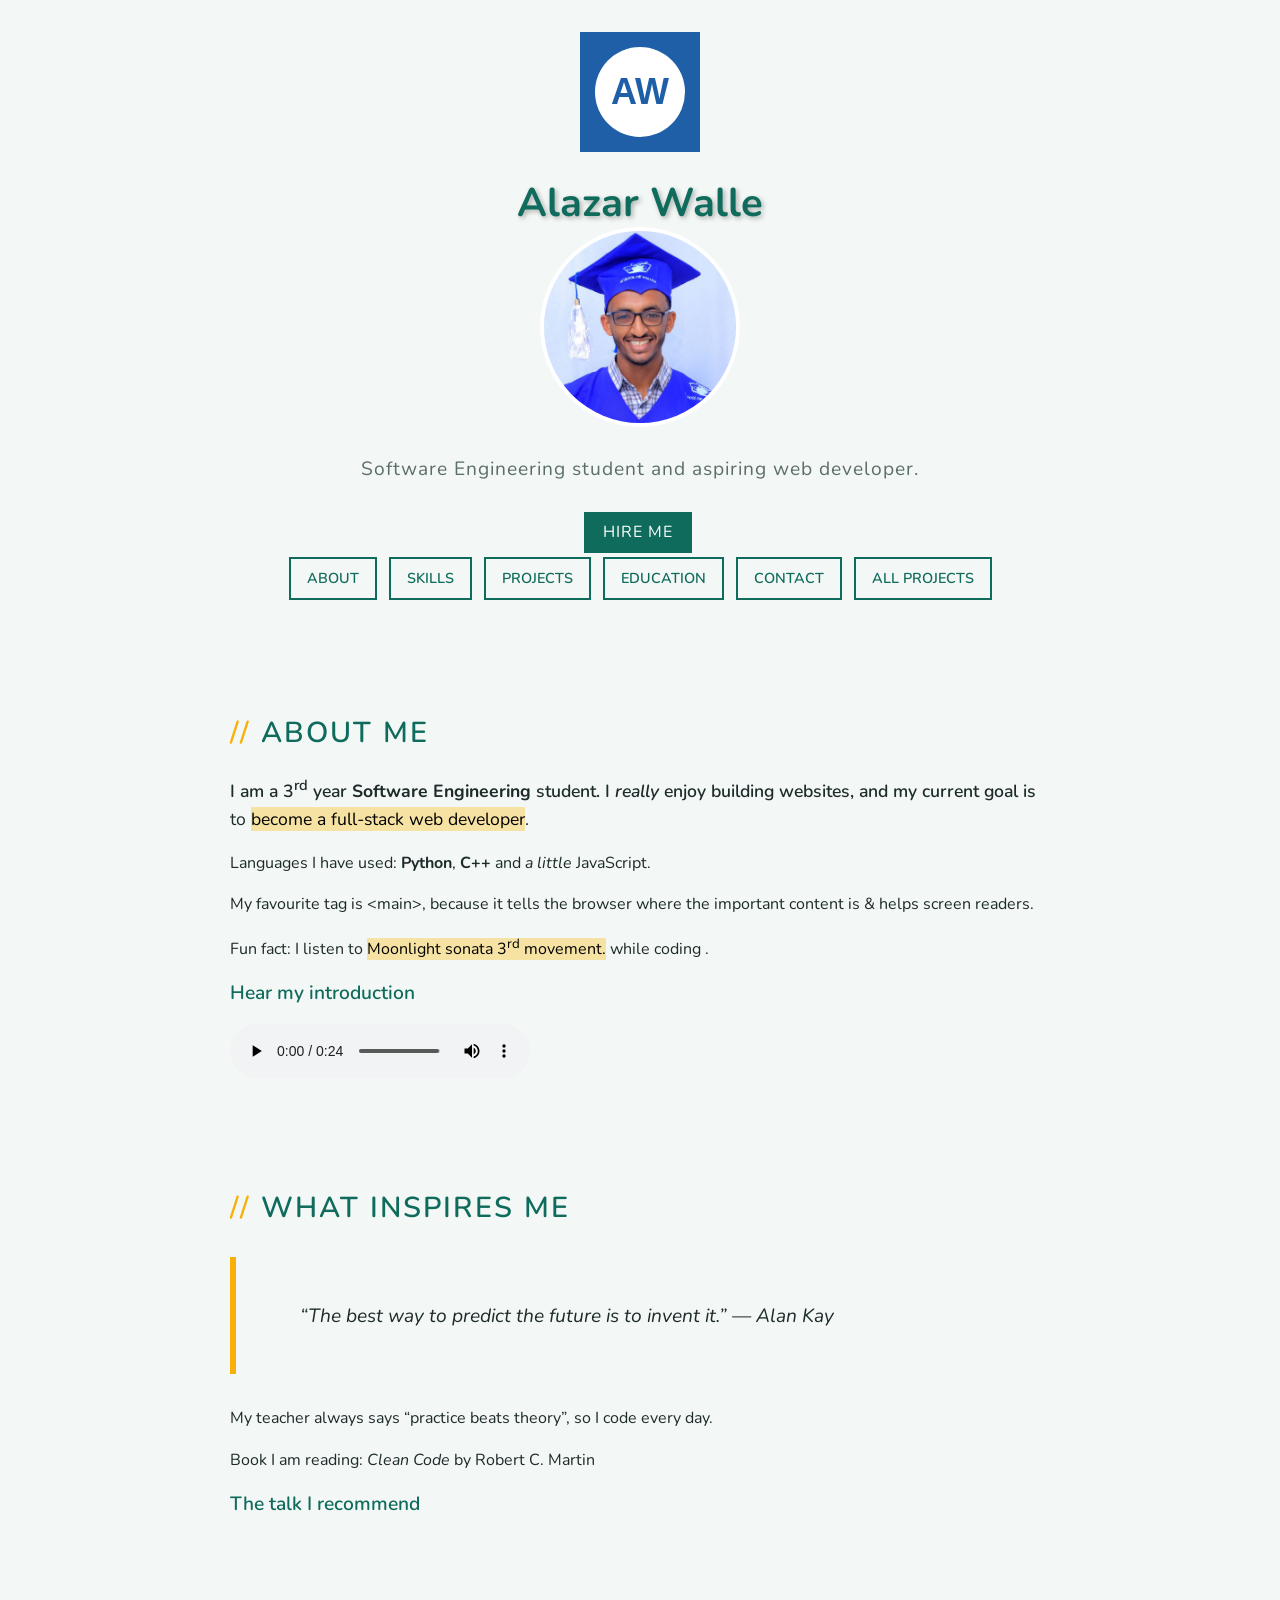
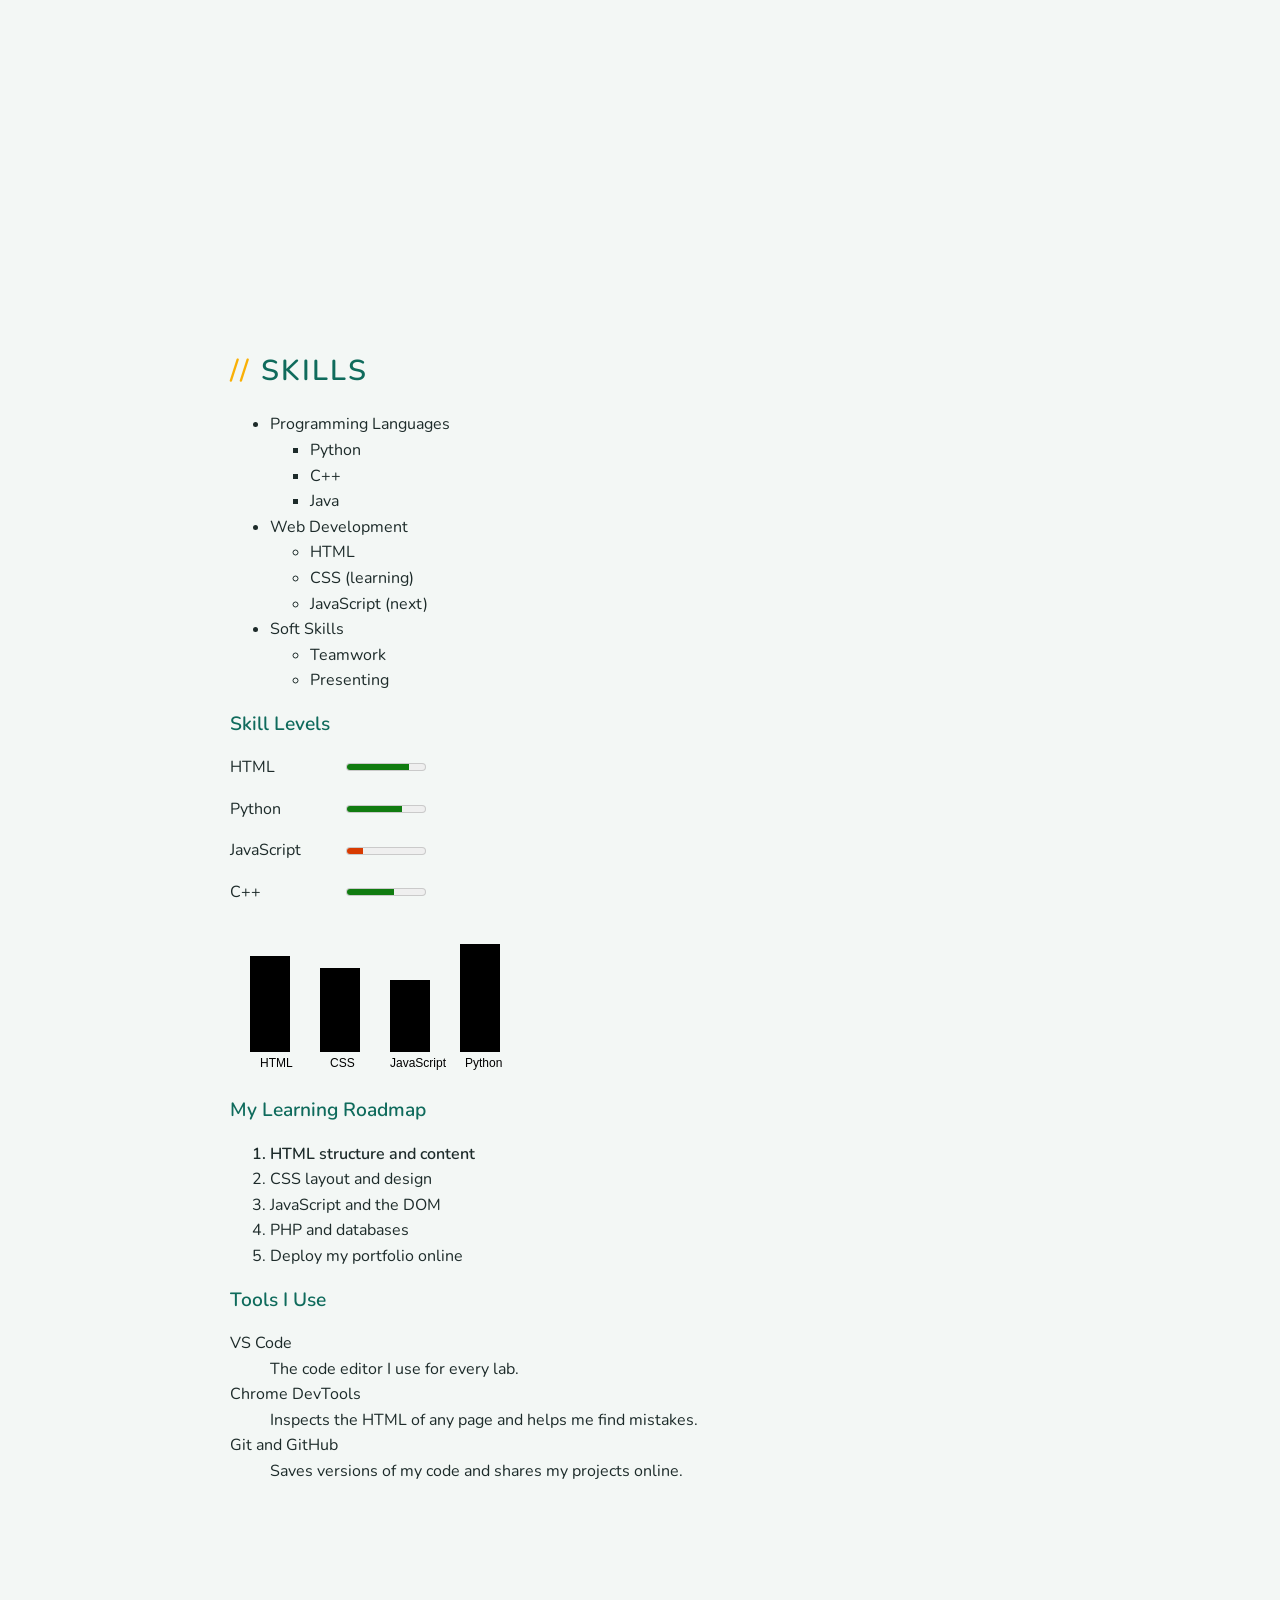
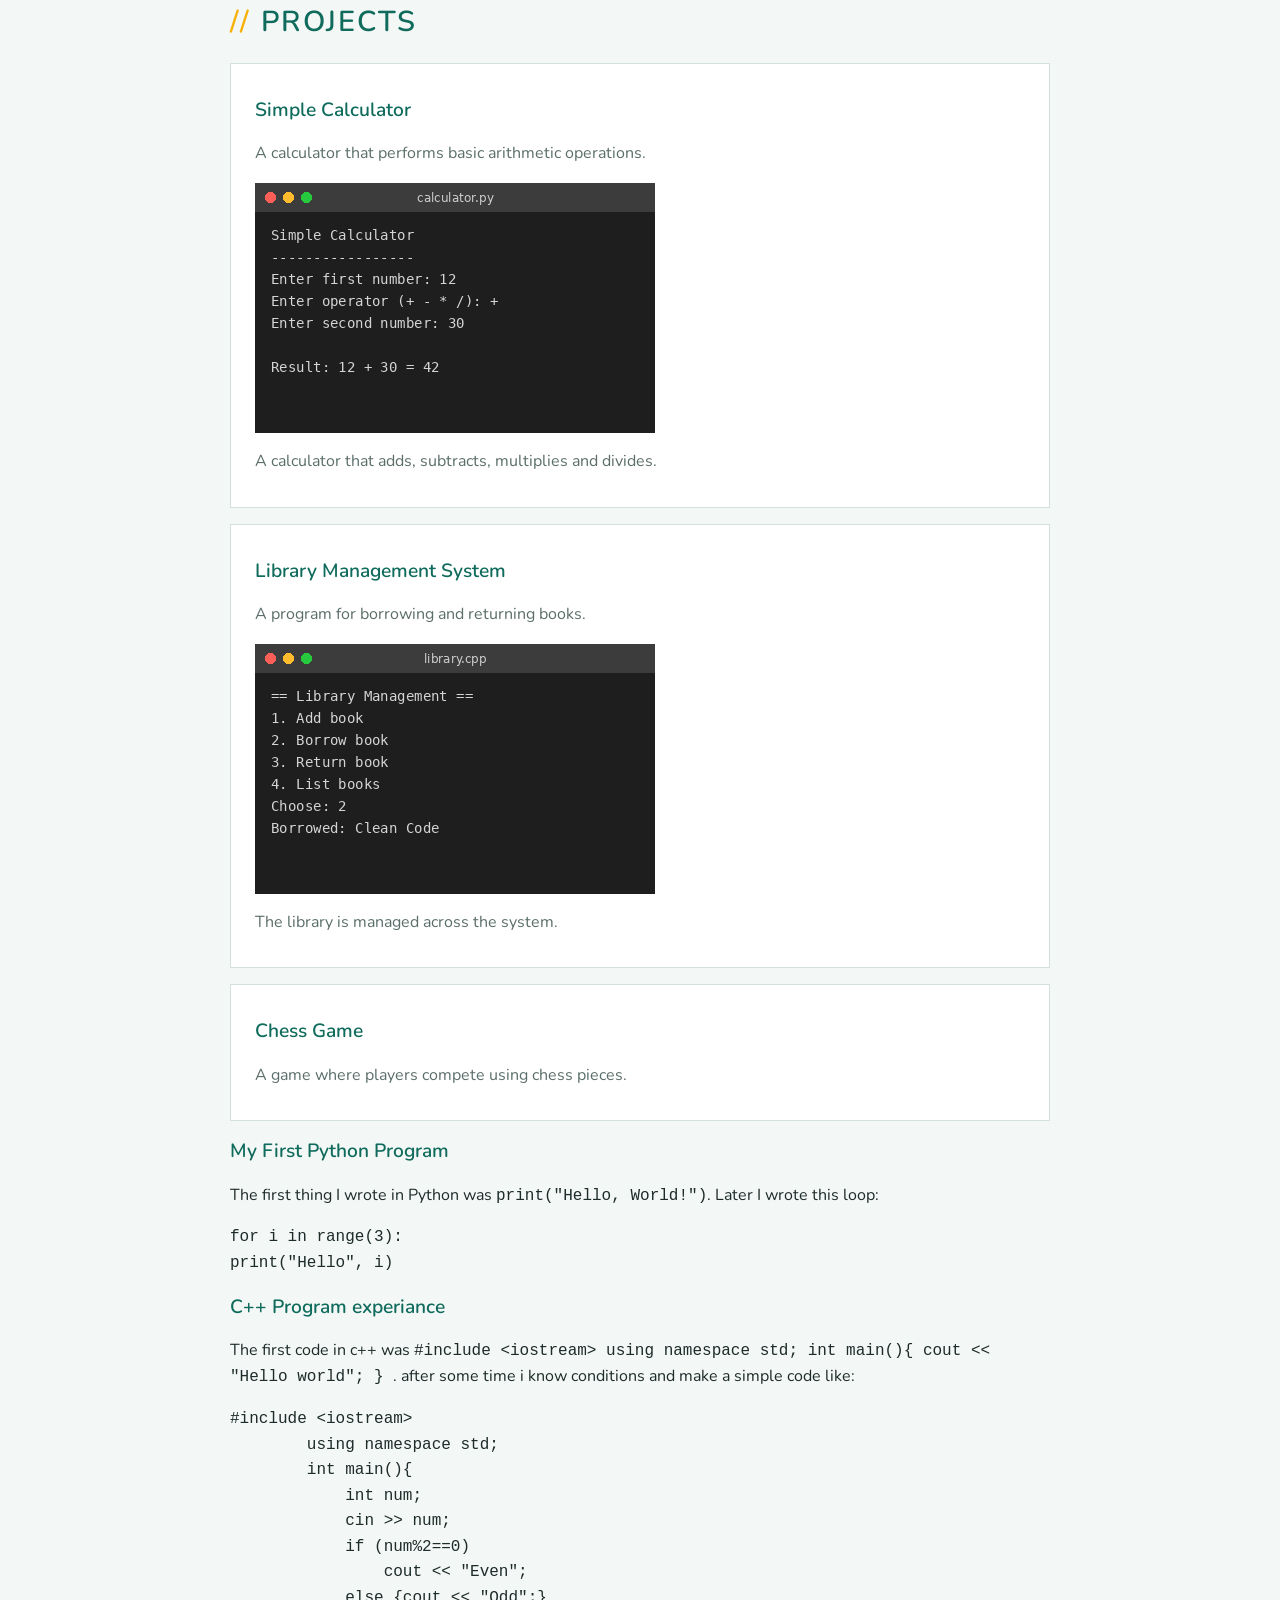
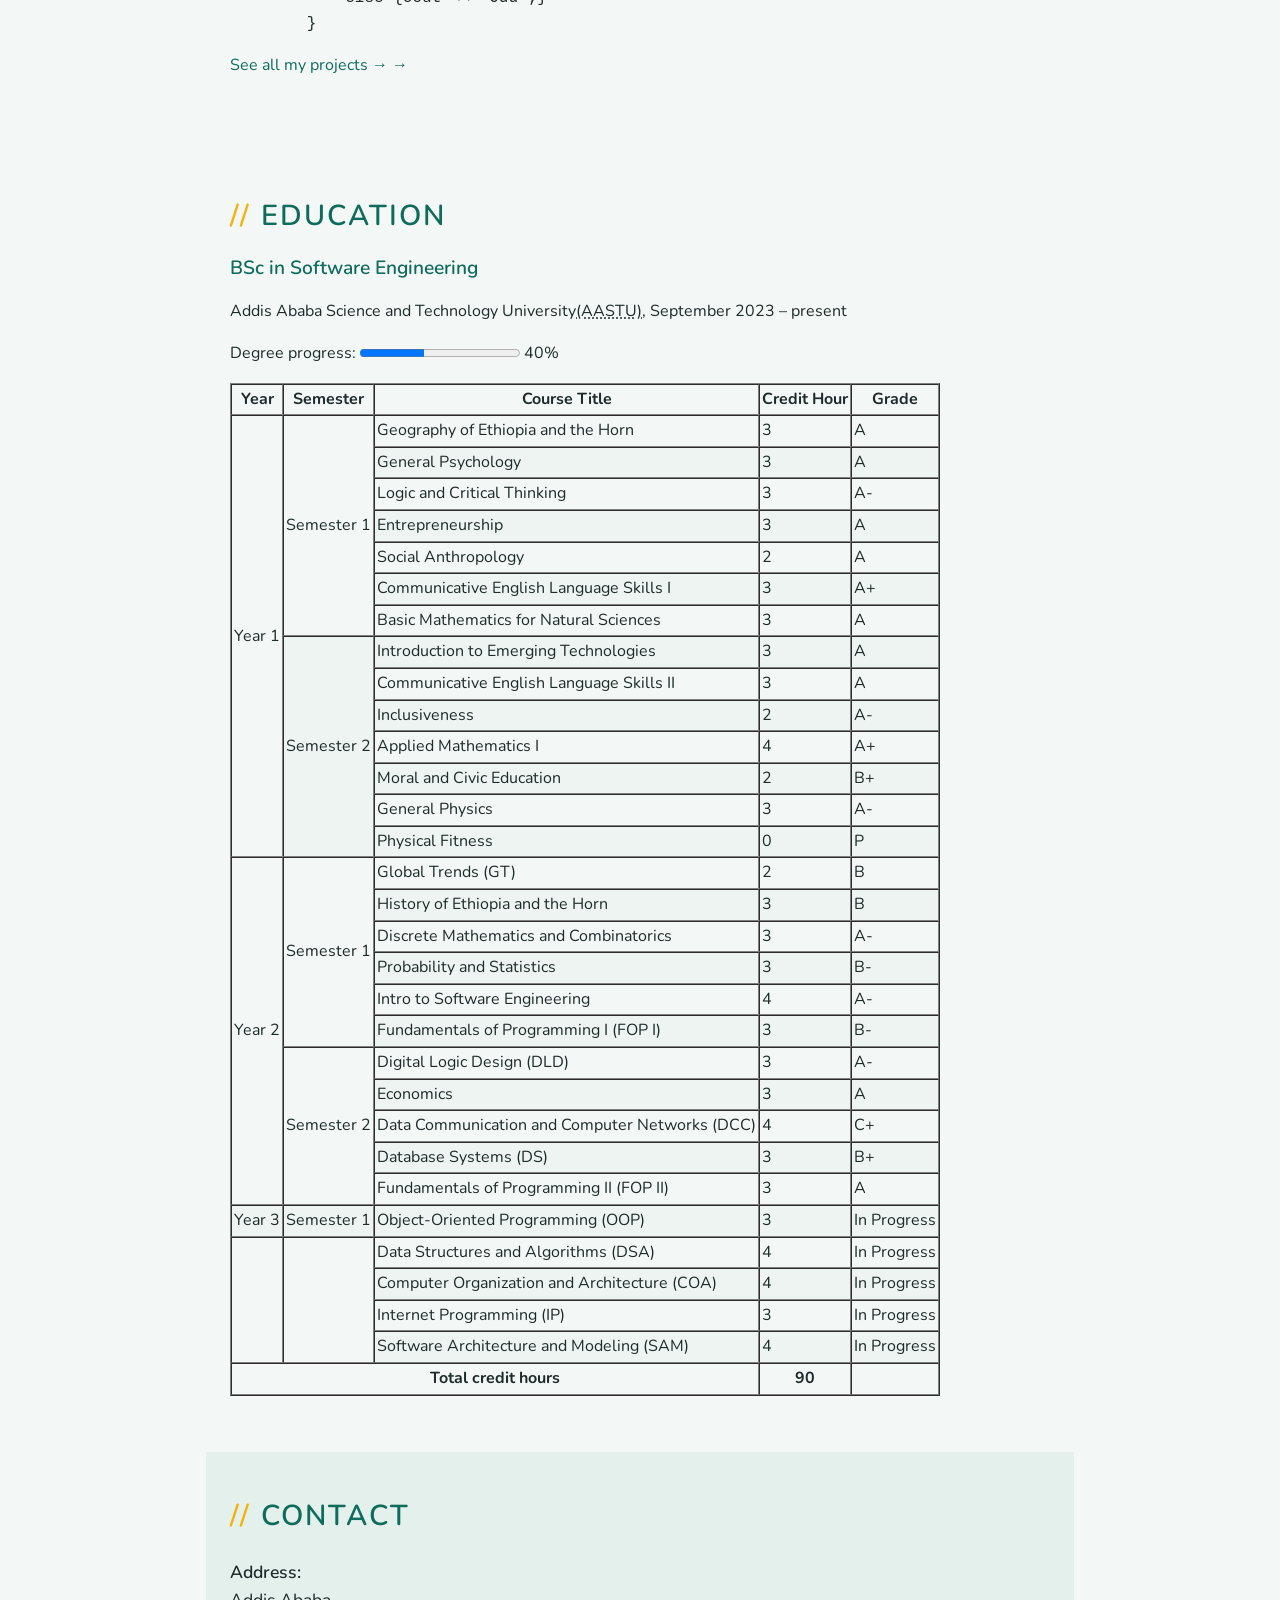
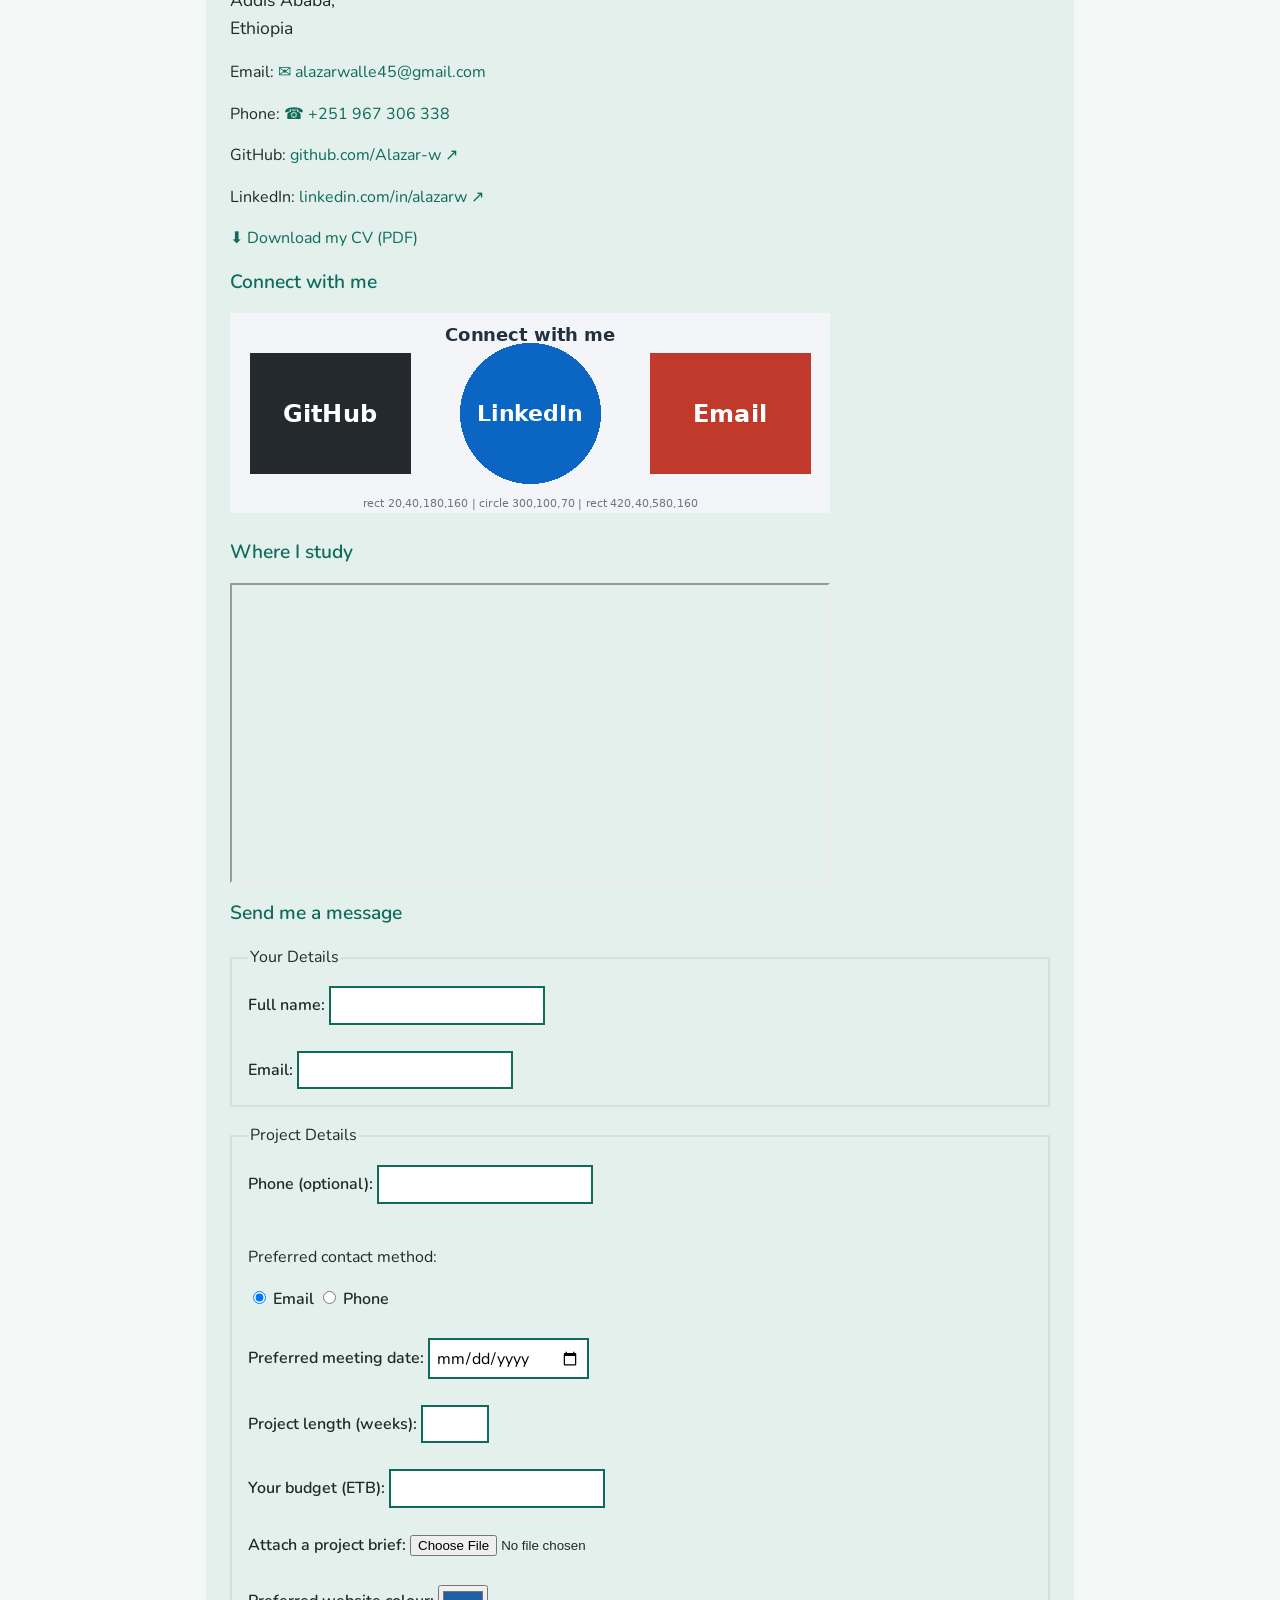
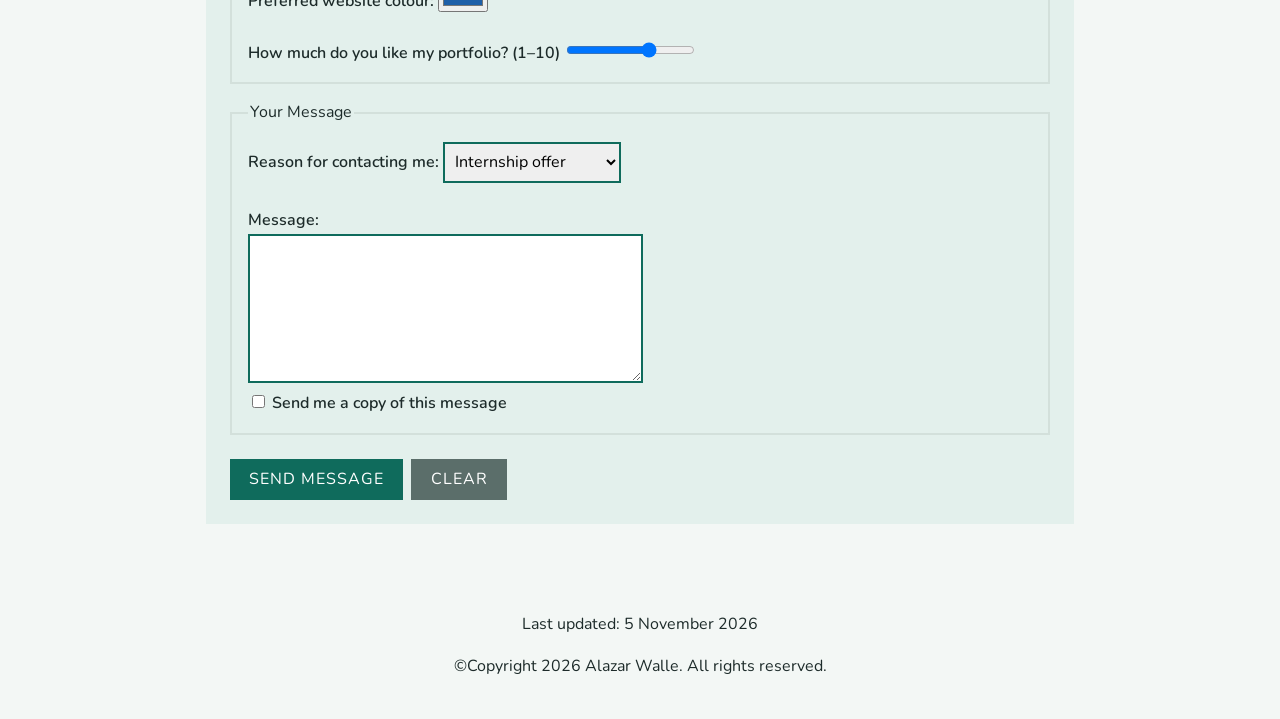
==== commit 347dcd82: "Lab 19 Part C: spacing and borders for sections, cards, forms (wrapped the quote in an aside)" ====
--- a/index.html
+++ b/index.html
@@ -59,9 +59,11 @@
 
         <section>
             <h2>What Inspires Me</h2>
-            <blockquote>
-                “The best way to predict the future is to invent it.” — Alan Kay
-            </blockquote>
+            <aside>
+                <blockquote>
+                    “The best way to predict the future is to invent it.” — Alan Kay
+                </blockquote>
+            </aside>
             <p>My teacher always says <q>practice beats theory</q>, so I code every day.</p>
             <p>Book I am reading: <cite>Clean Code</cite> by Robert C. Martin</p>
 
--- a/css/style.css
+++ b/css/style.css
@@ -247,3 +247,52 @@
     display: inline-block;
     width: 7rem;
 }
+
+/* ---------- Spacing and borders ---------- */
+section,
+aside {
+    margin: 2rem 0;
+    padding: 1.5rem;
+}
+
+aside {
+    border-left: 6px solid hsl(42, 95%, 50%);
+}
+
+.card {
+    padding: 1rem 1.5rem;
+    margin: 1rem 0;
+    border: 1px solid #d3e0db;
+}
+
+.card img,
+video {
+    display: block;
+    max-width: 100%;   /* never wider than the card */
+    height: auto;      /* keep the proportions */
+}
+
+iframe {
+    display: block;
+    max-width: 100%;   /* no height: auto here, iframes have no natural height */
+}
+
+.btn {
+    padding: 0.6rem 1.2rem;
+    margin: 0.5rem 0.25rem 0 0;
+}
+
+fieldset {
+    margin: 0 0 1rem;
+    padding: 1rem;
+    border: 2px solid #d3e0db;
+}
+
+input[type="text"],
+input[type="email"],
+input[type="number"],
+input[type="date"],
+select,
+textarea {
+    padding: 0.4rem;
+}
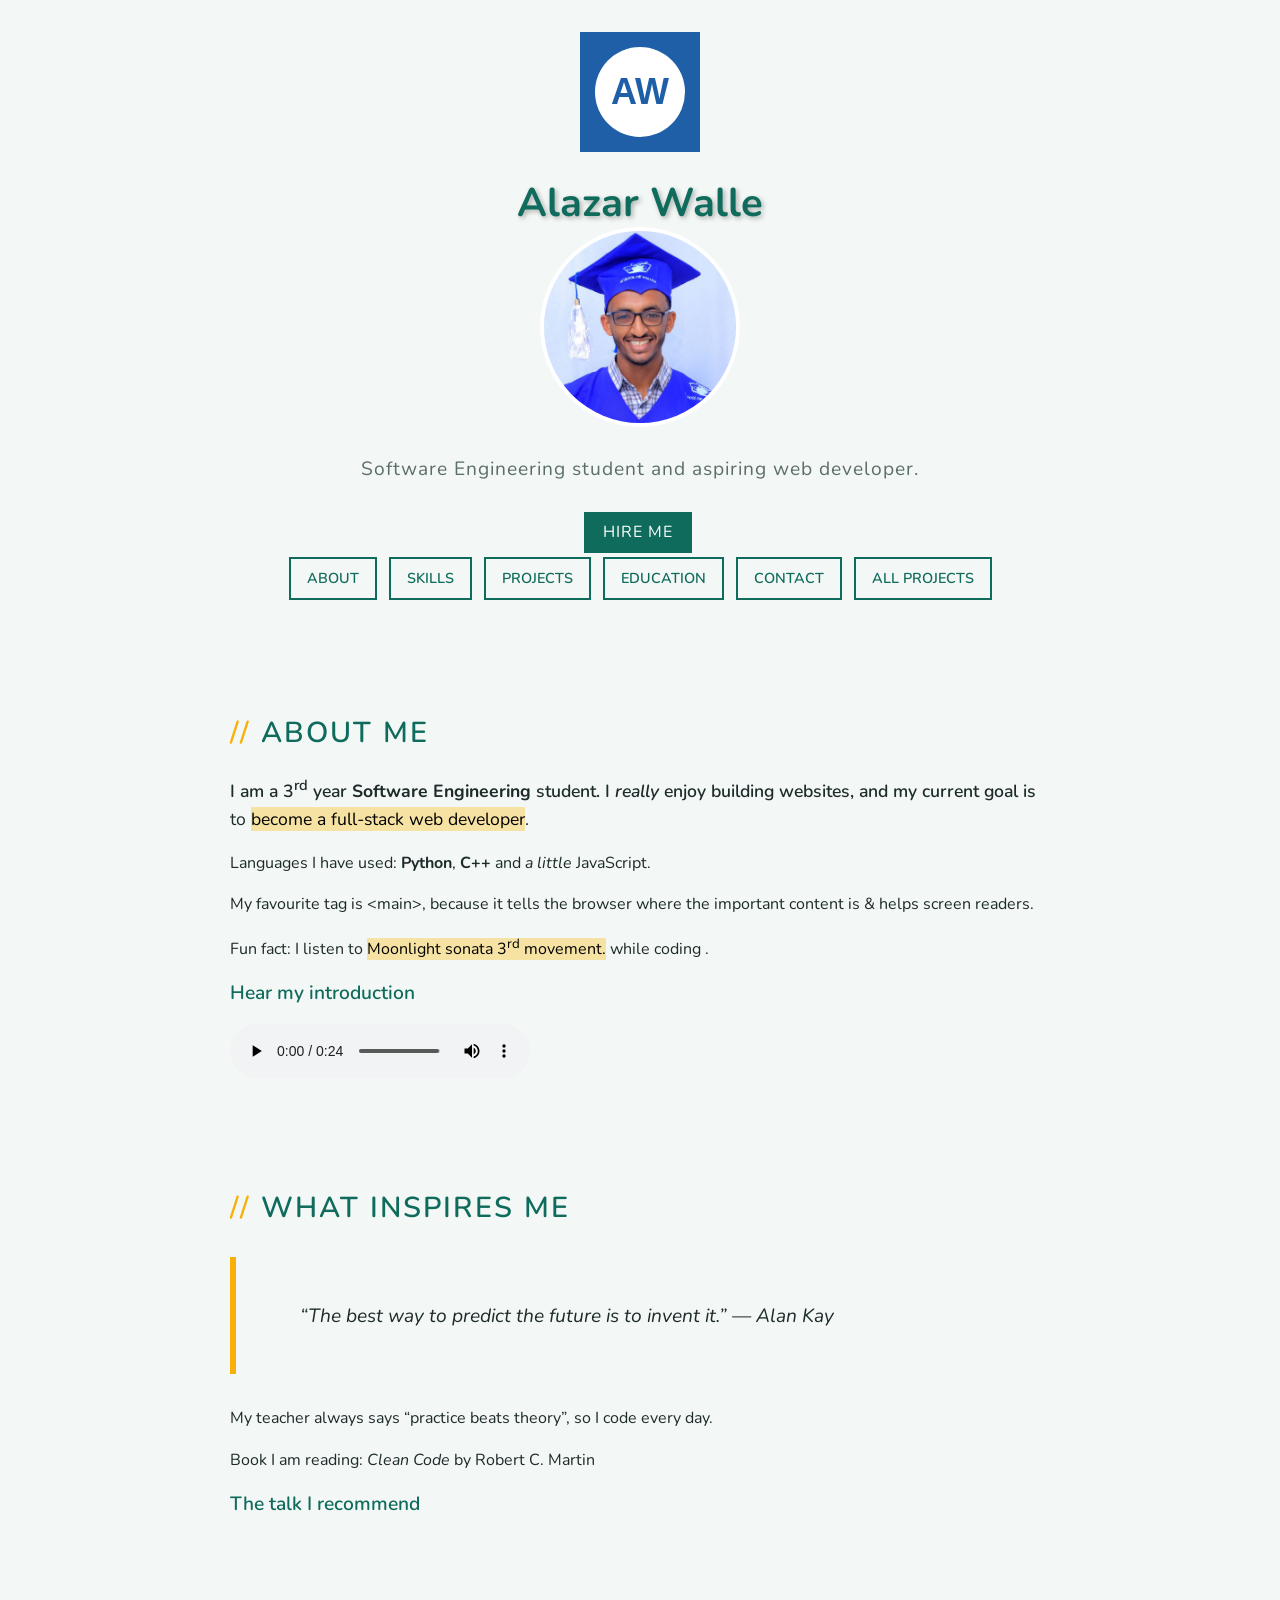
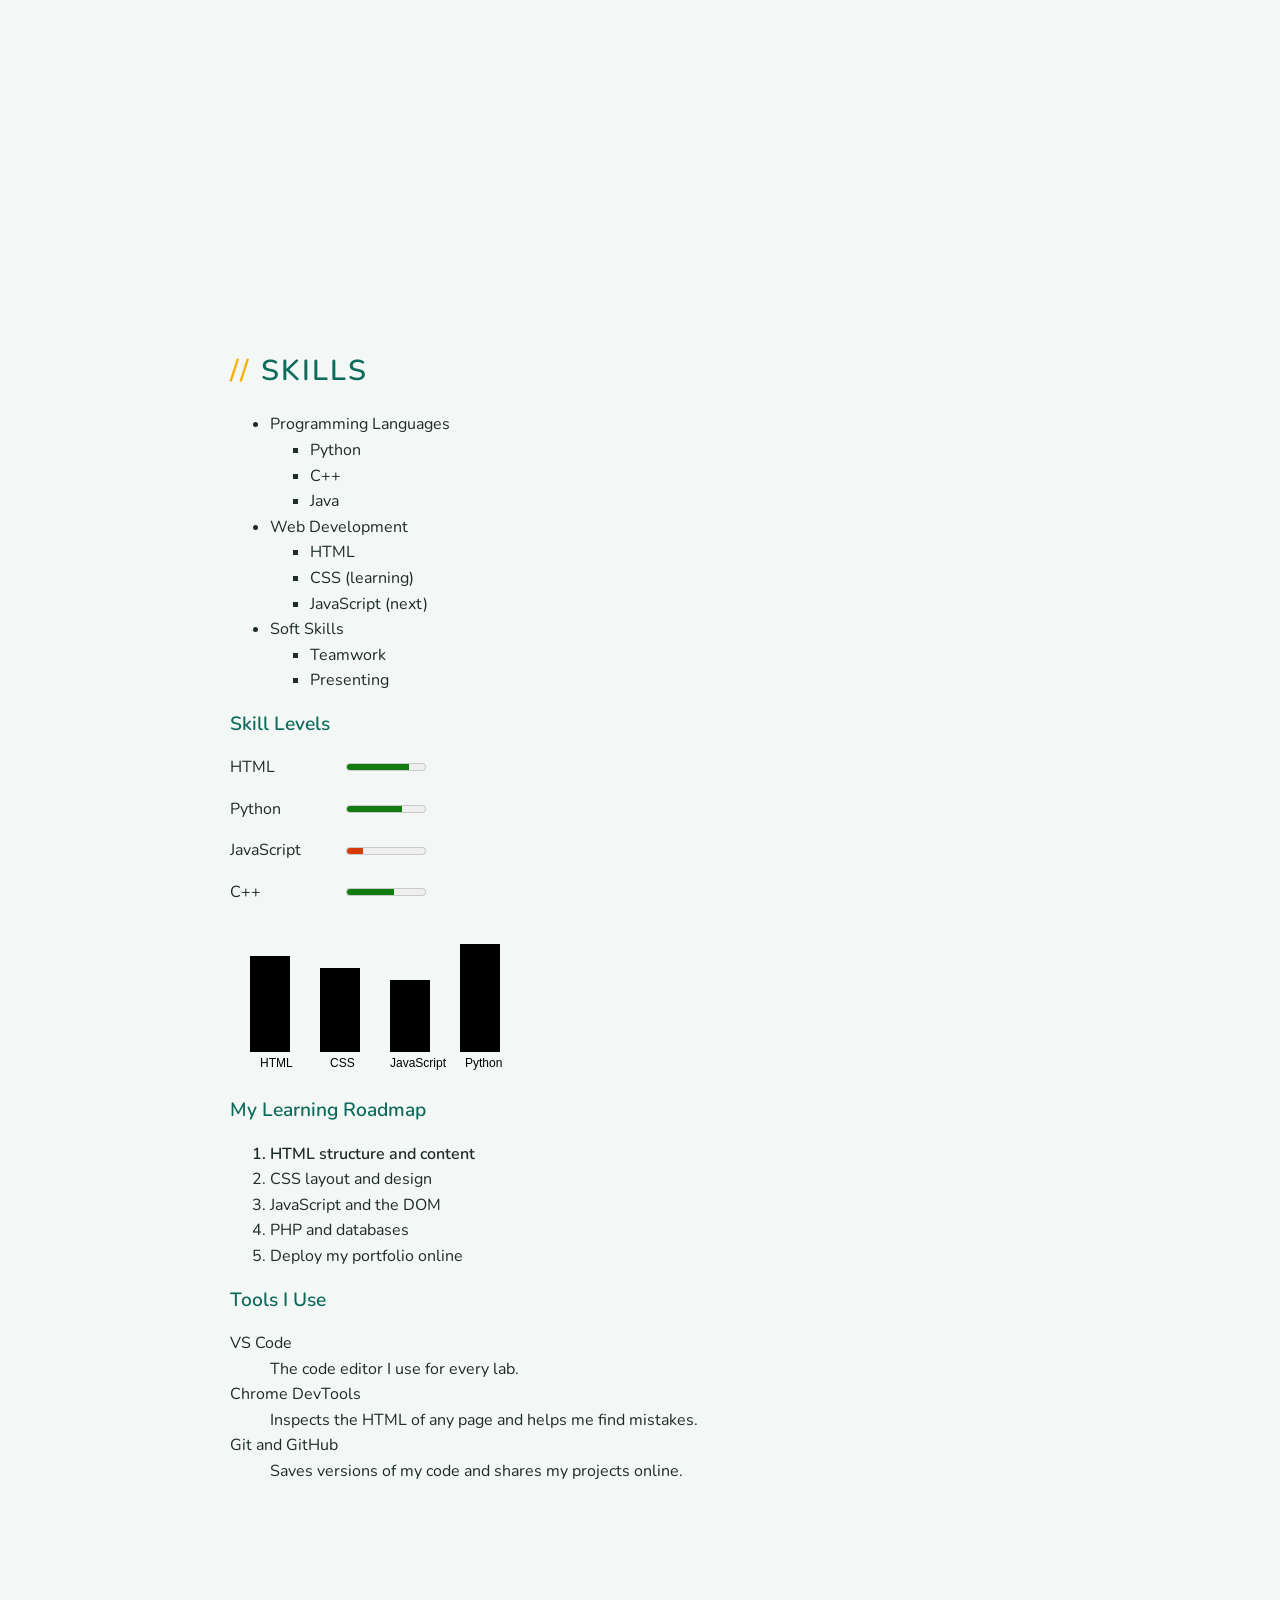
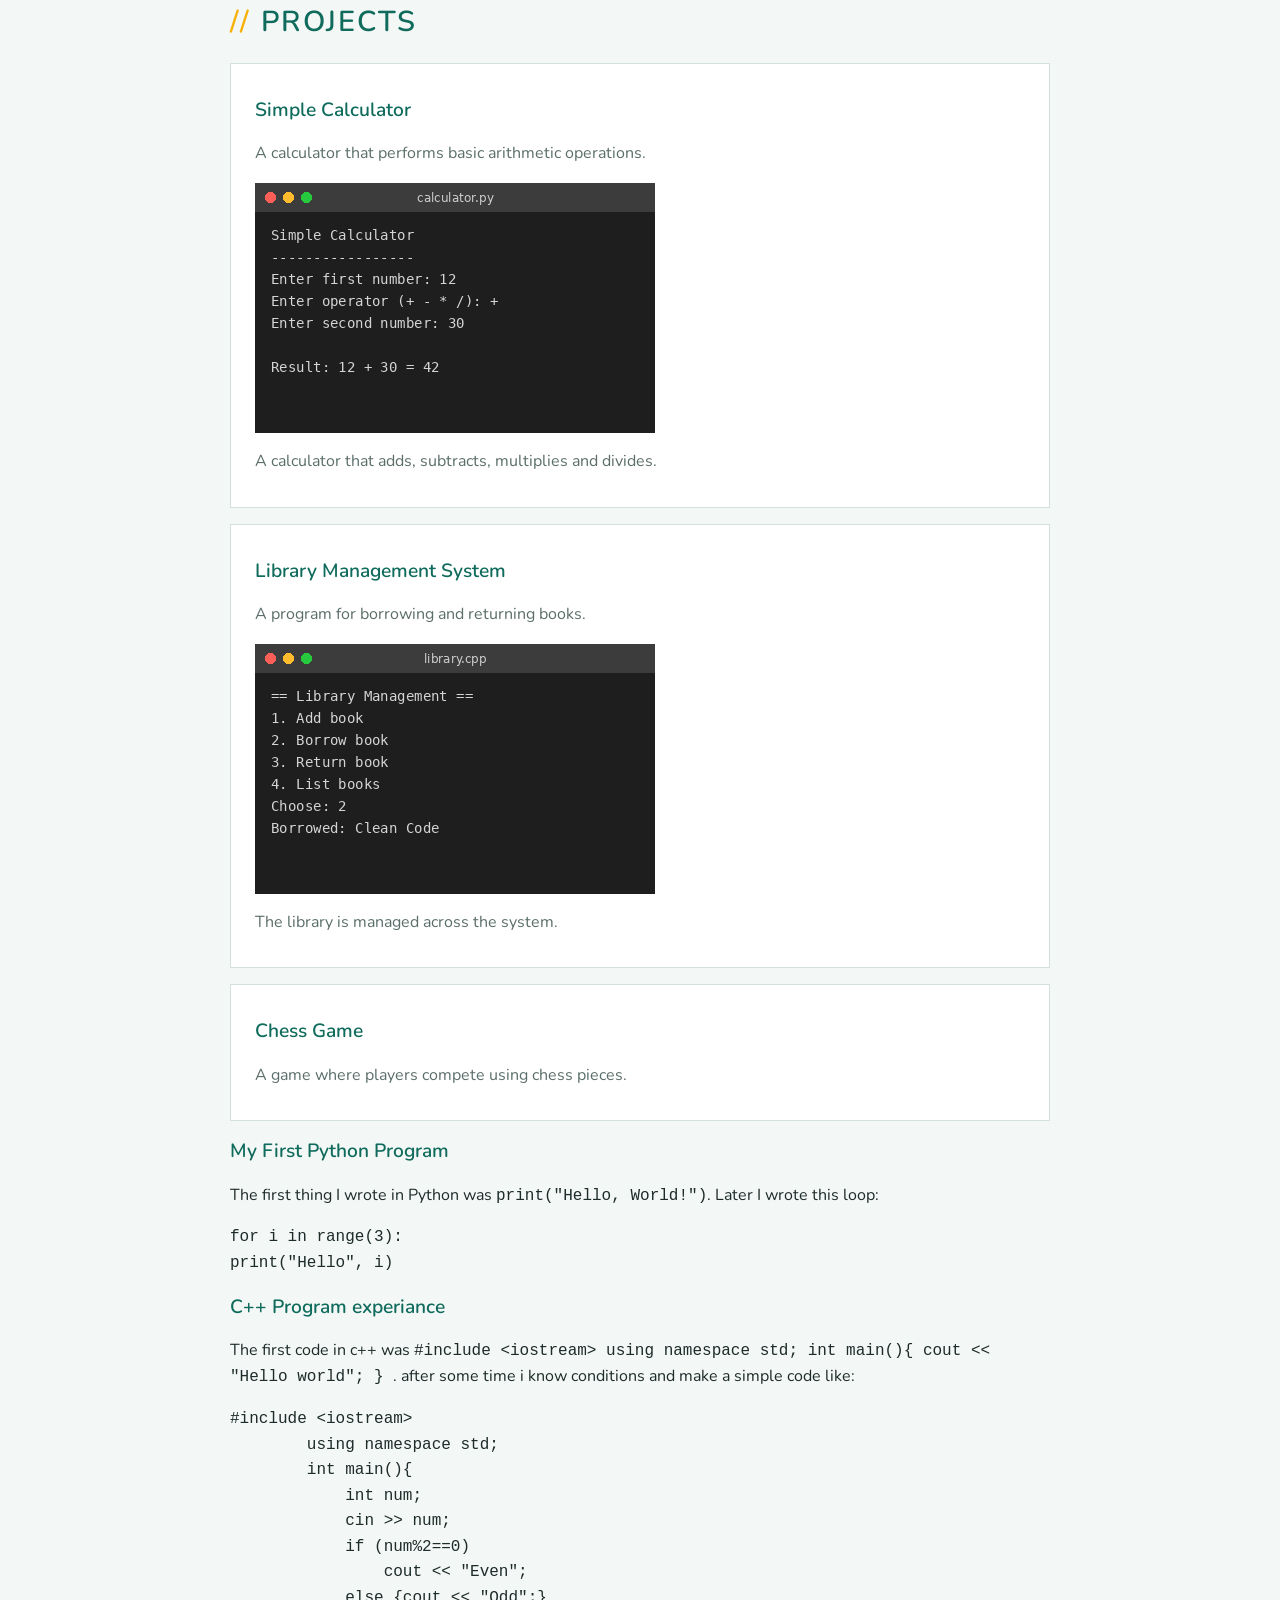
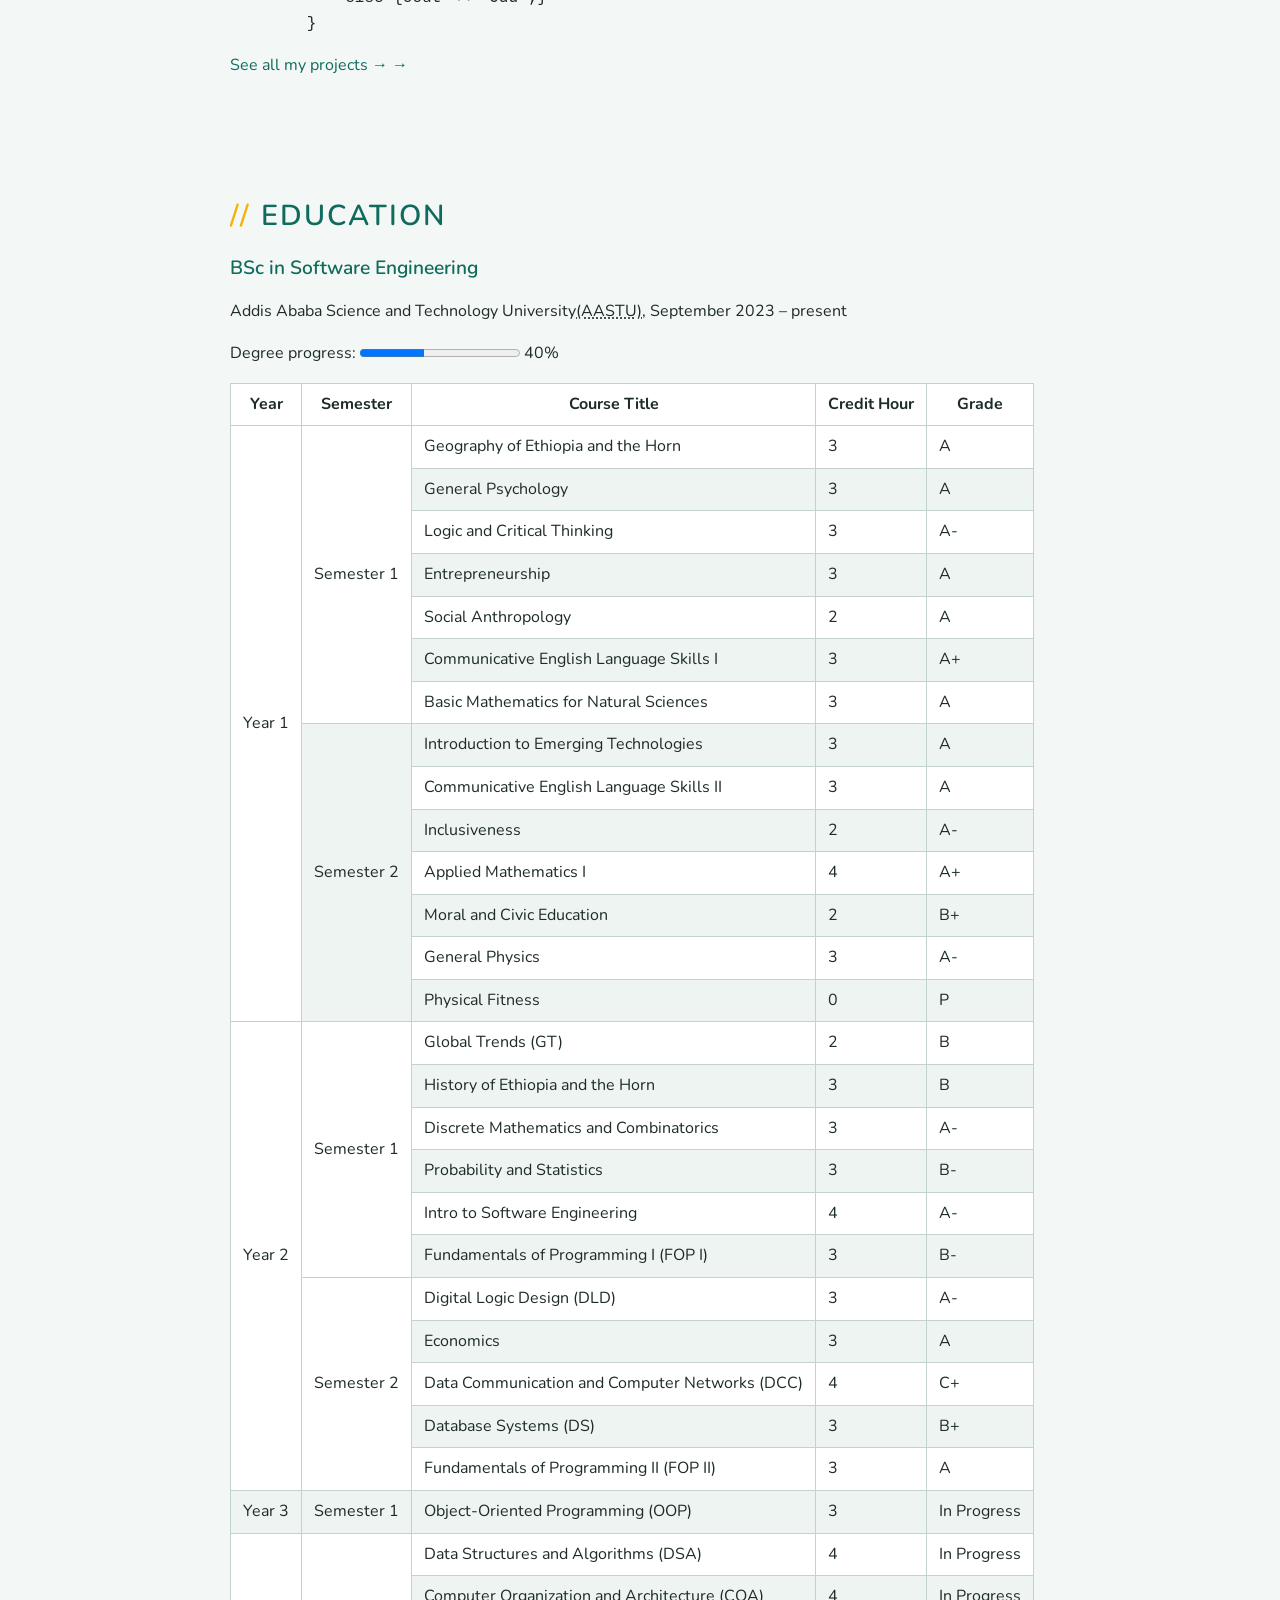
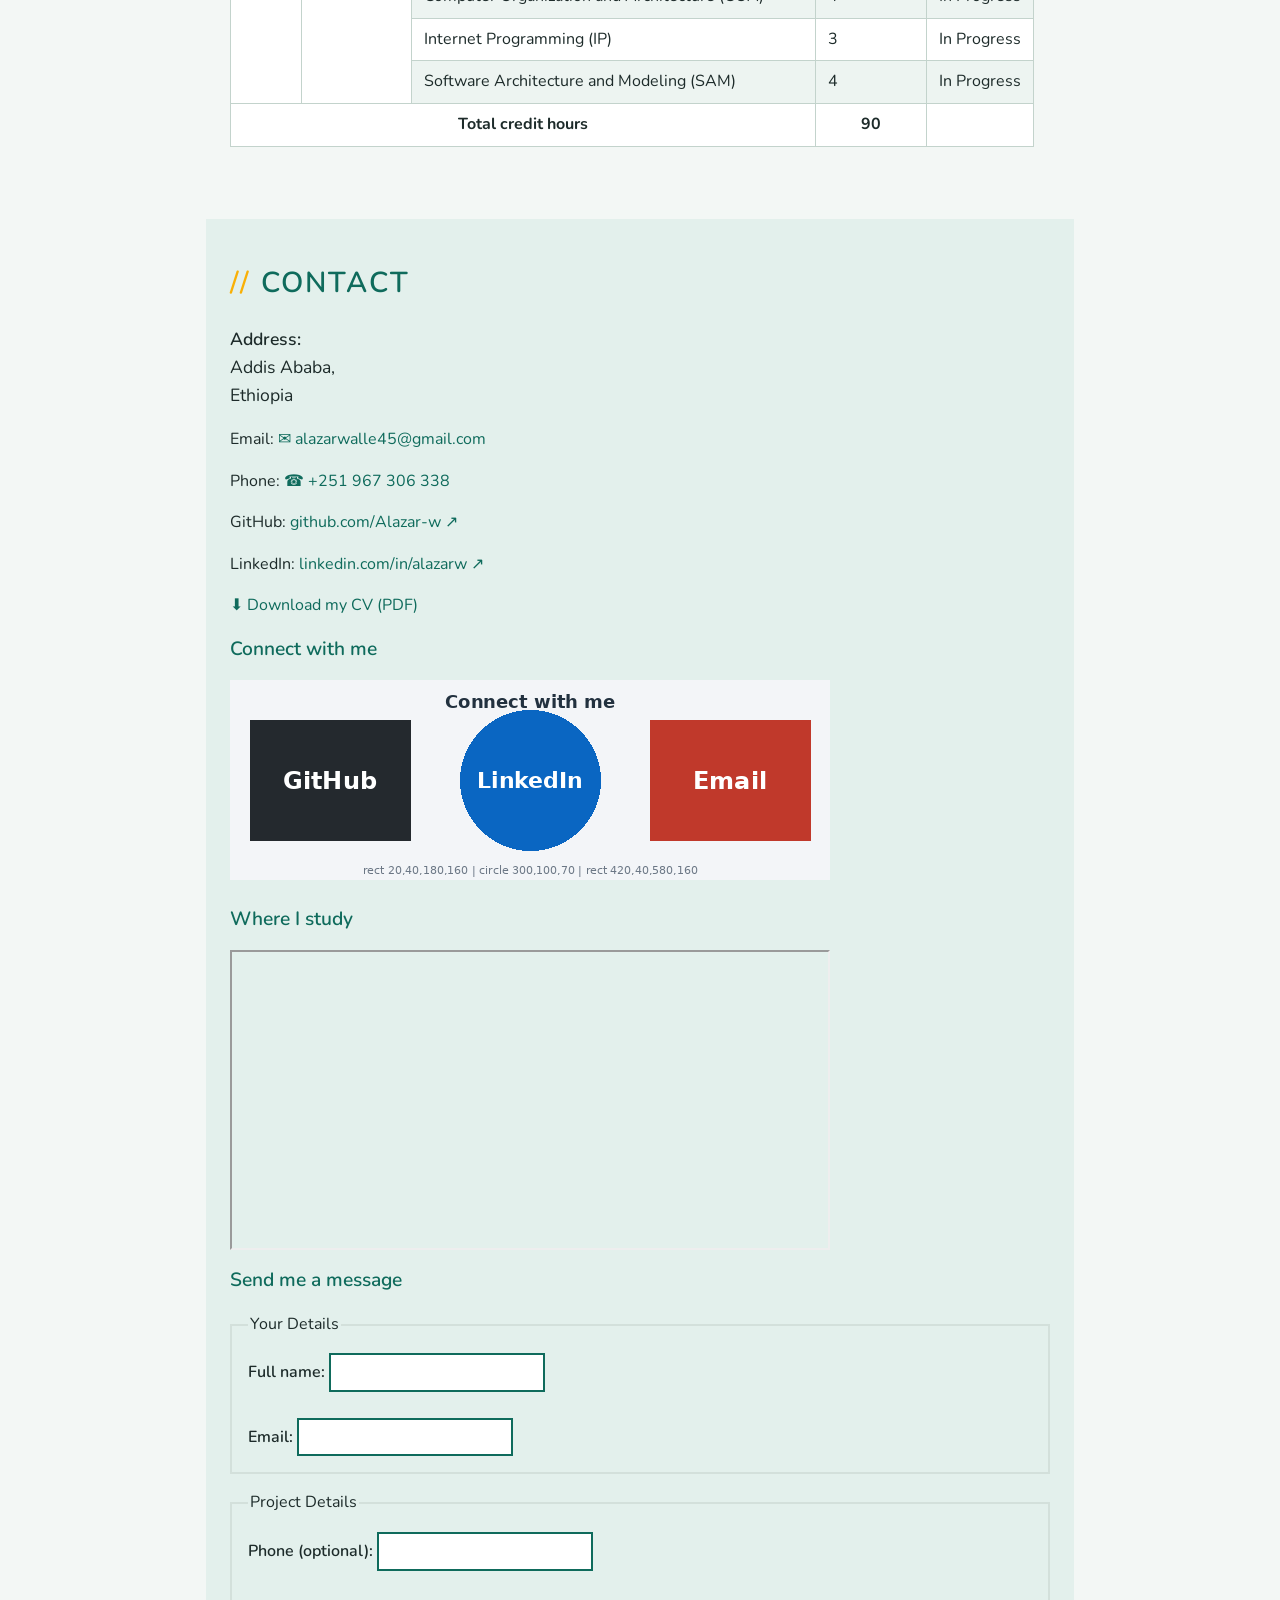
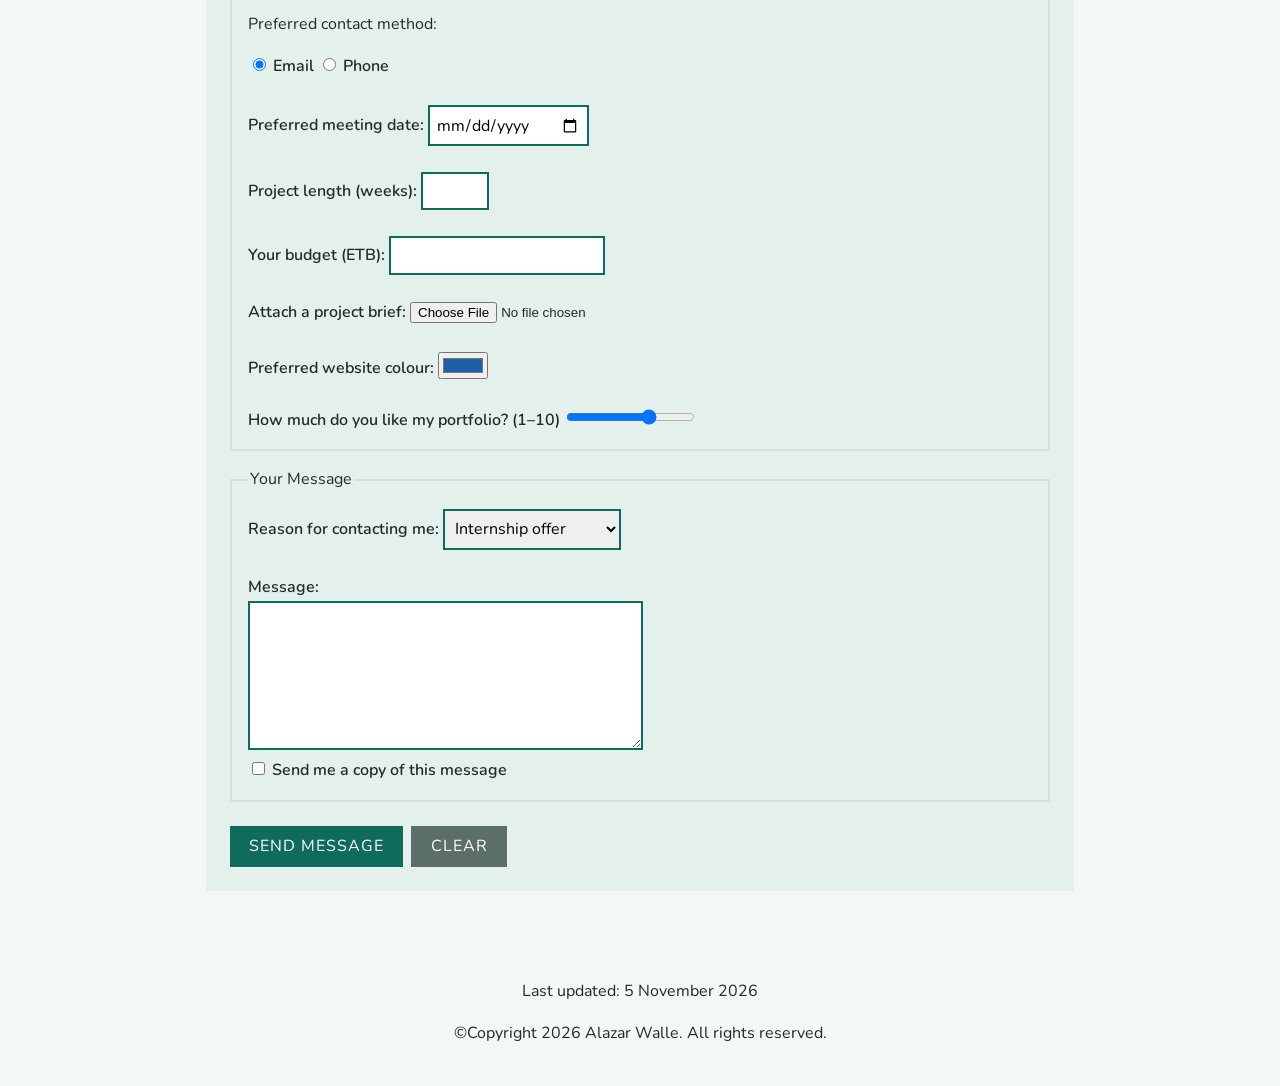
==== commit 8afe79b3: "Lab 19 Part D: replace border, cellpadding, cellspacing and ul type attributes with CSS" ====
--- a/index.html
+++ b/index.html
@@ -79,14 +79,14 @@
             <h2>Skills</h2>
             <ul>
                 <li>Programming Languages
-                    <ul type="square">
+                    <ul>
                         <li>Python</li>
                         <li>C++</li>
                         <li>Java</li>
                     </ul>
                 </li>
                 <li>Web Development
-                    <ul type="circle">
+                    <ul>
                         <li>HTML</li>
                         <li>CSS (learning)</li>
                         <li>JavaScript (next)</li>
@@ -205,7 +205,7 @@
                 <label for="degree">Degree progress:</label>
                 <progress id="degree" value="40" max="100">40%</progress> 40%
             </p>
-            <table border="1" cellpadding="2" cellspacing="0">
+            <table>
                 <thead>
                     <tr>
                         <th>Year</th>
--- a/css/style.css
+++ b/css/style.css
@@ -296,3 +296,26 @@
 textarea {
     padding: 0.4rem;
 }
+
+/* ---------- Tables ---------- */
+table {
+    border-collapse: collapse;   /* one line between cells, like cellspacing="0" */
+    margin: 1rem 0;
+    background-color: white;
+}
+
+th,
+td {
+    border: 1px solid #c3d3cc;   /* like border="1" */
+    padding: 0.5rem 0.75rem;     /* like cellpadding */
+}
+
+caption {
+    font-weight: 600;
+    padding: 0.5rem;
+}
+
+/* ---------- Lists ---------- */
+ul ul {
+    list-style-type: square;     /* like type="square" */
+}
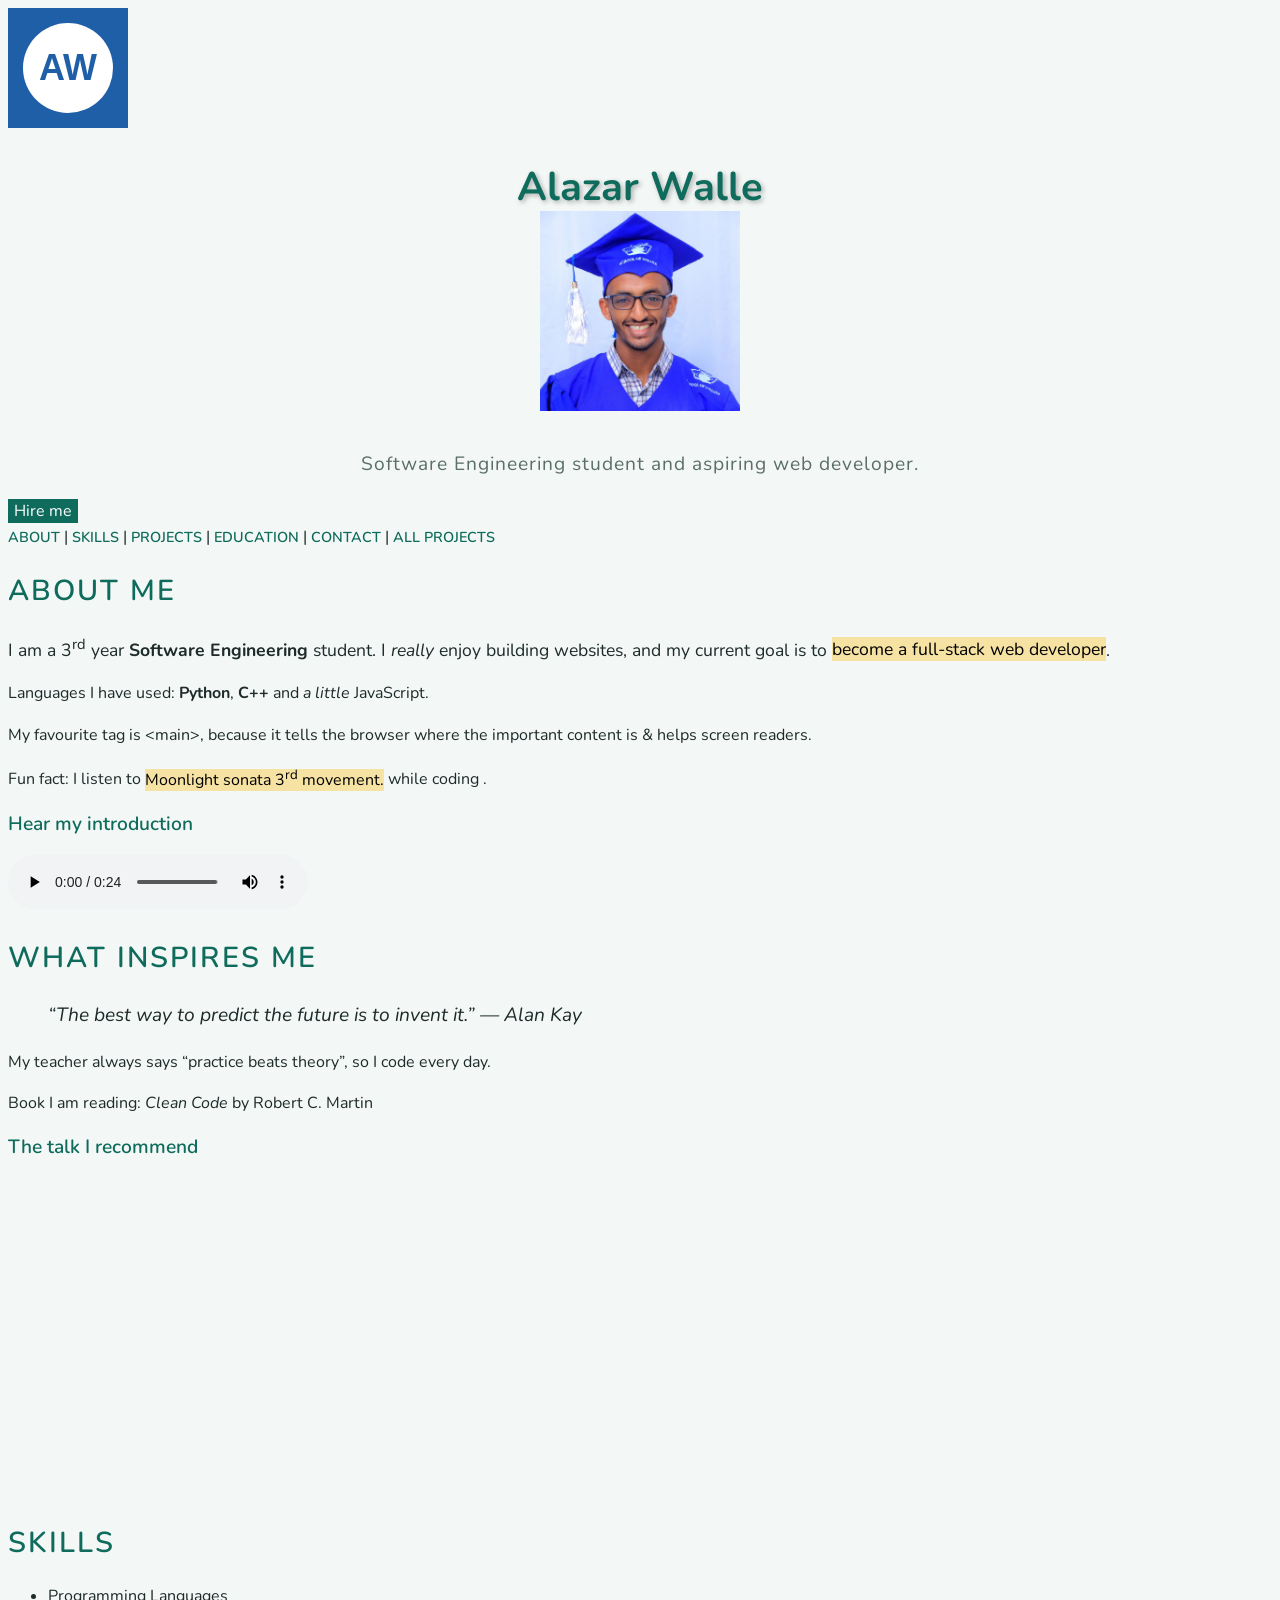
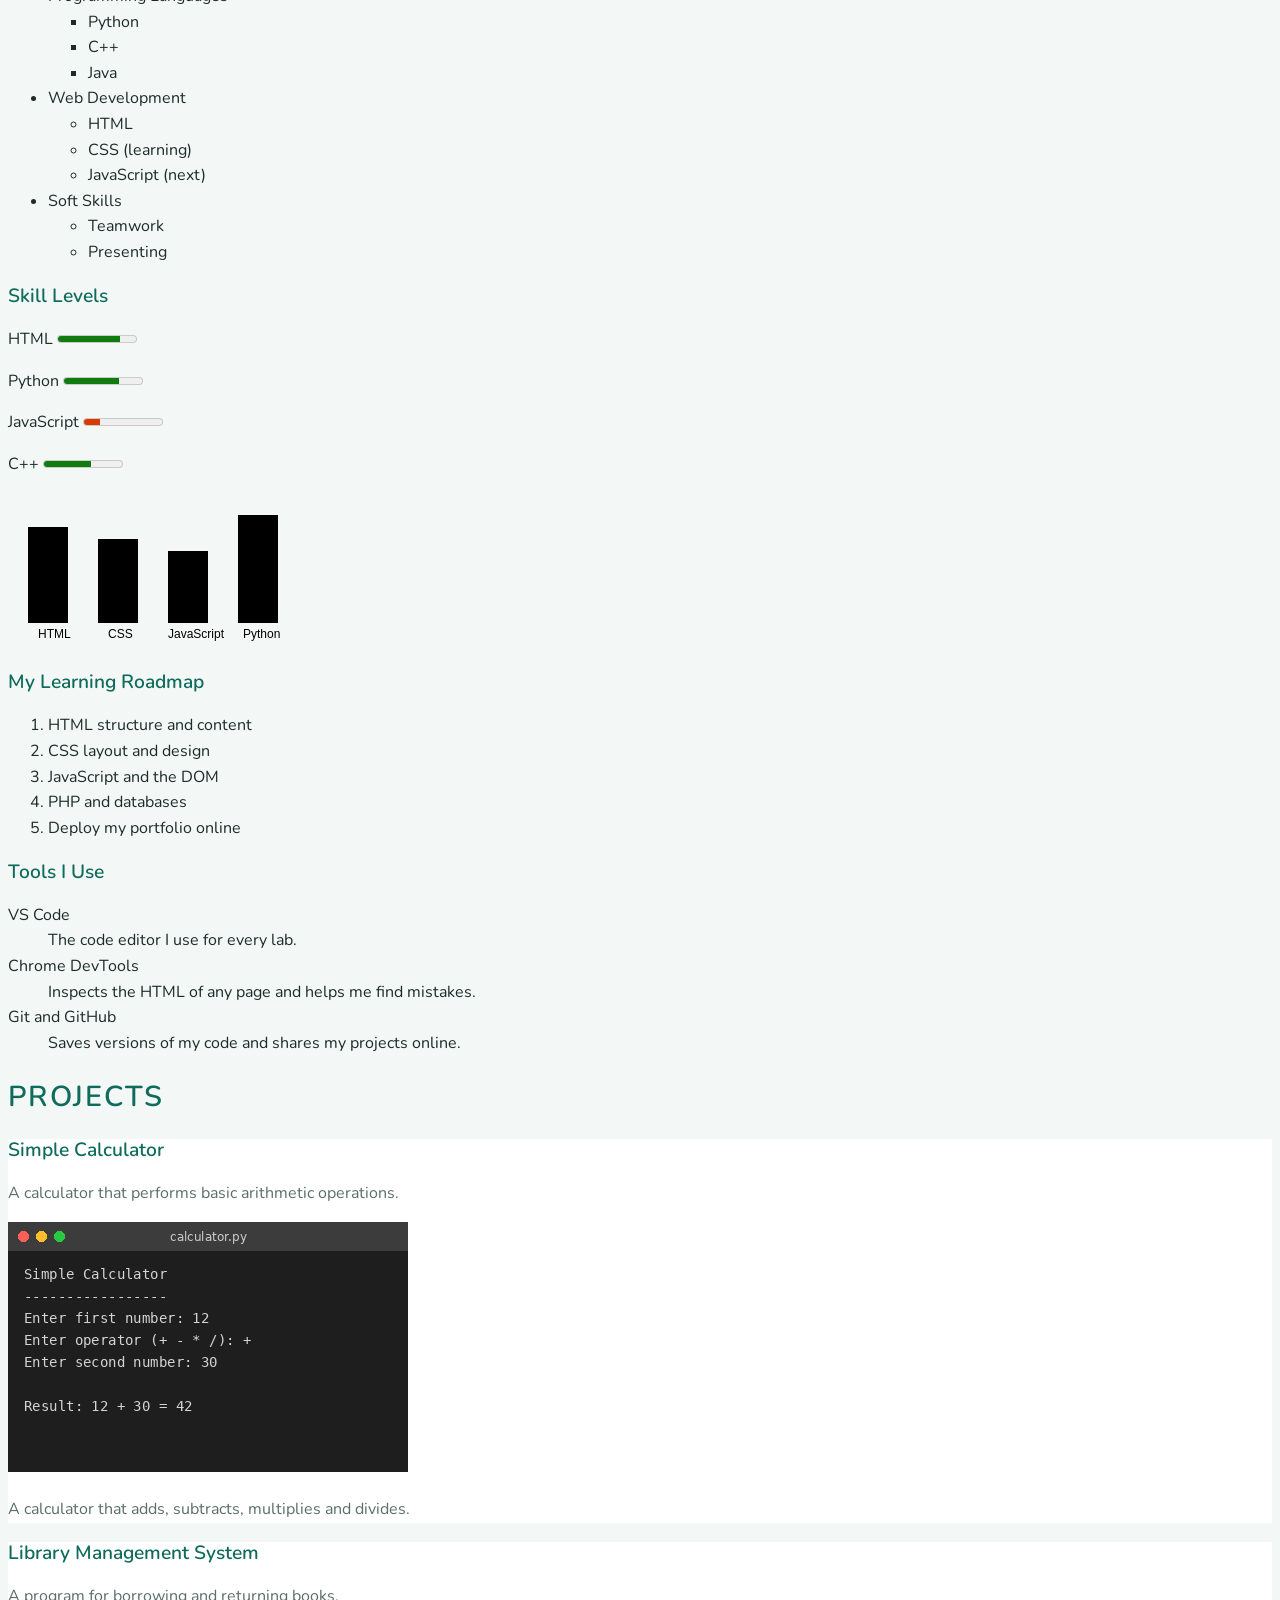
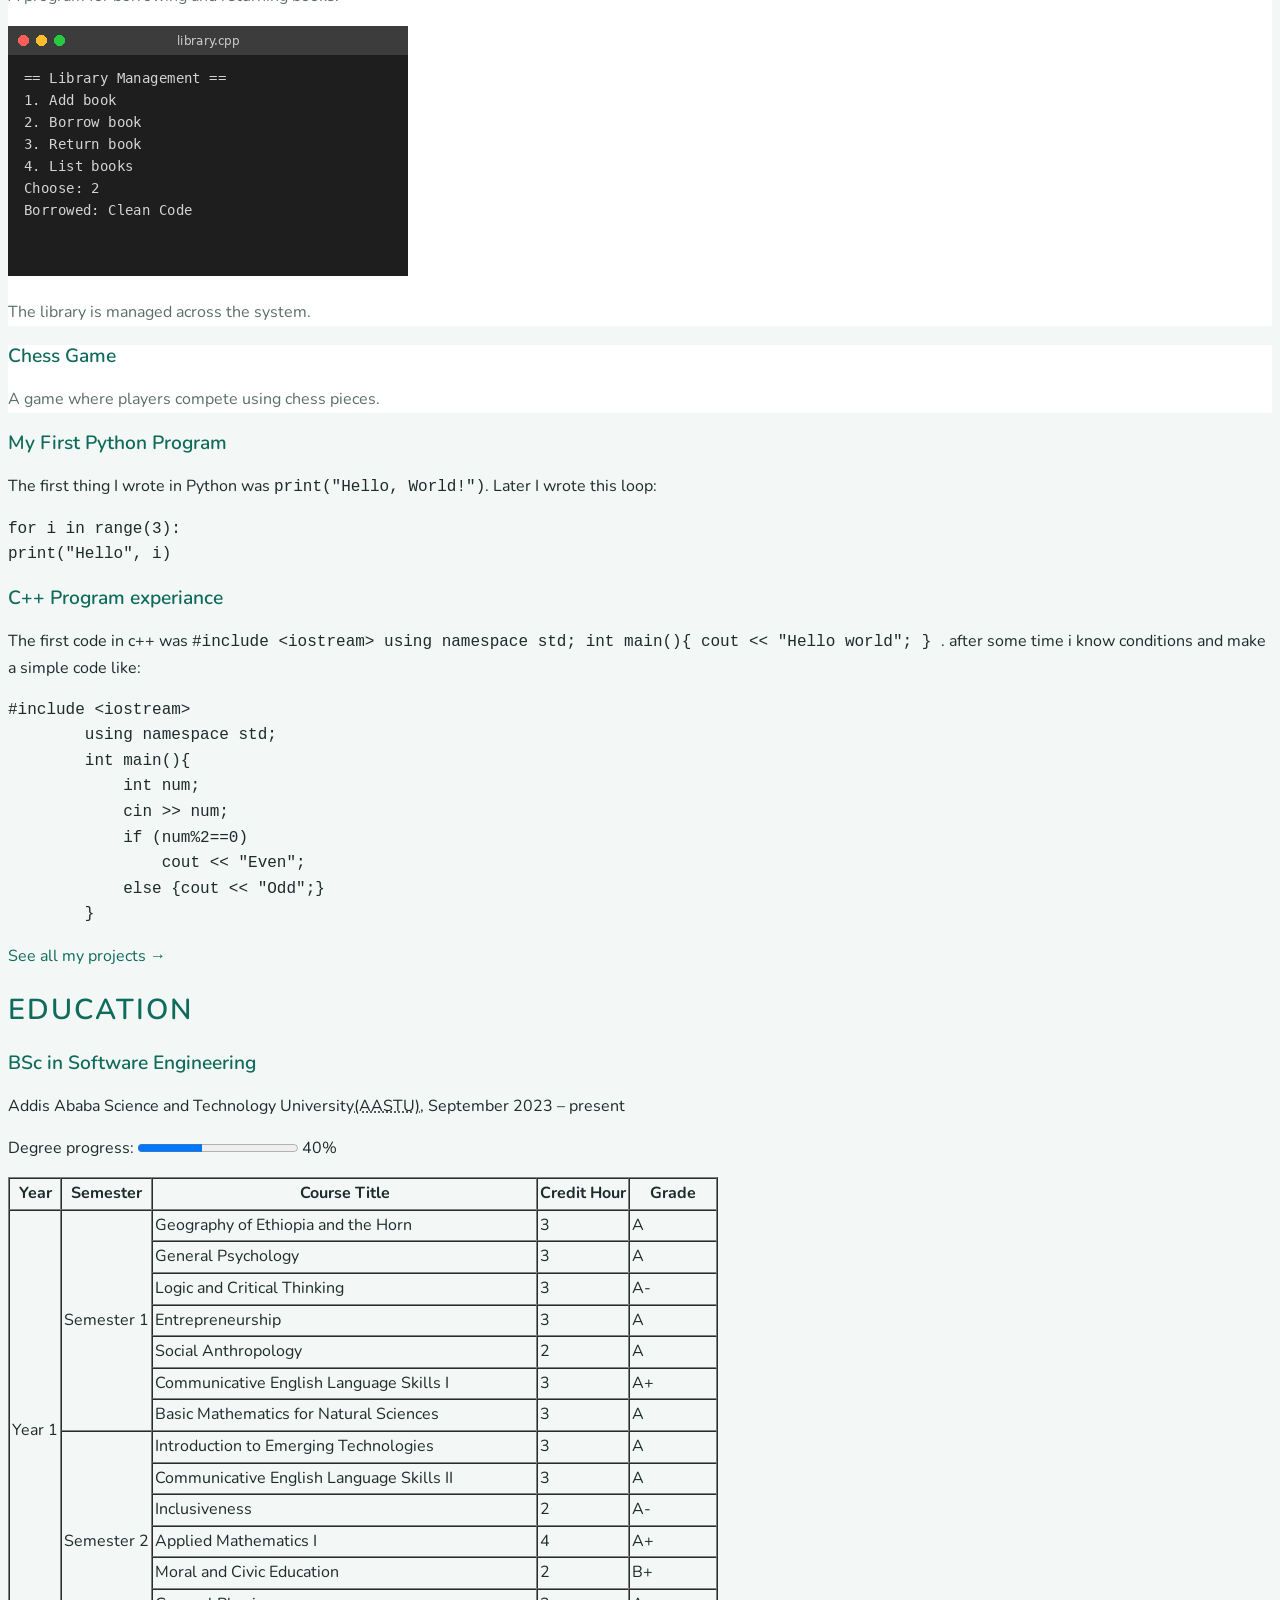
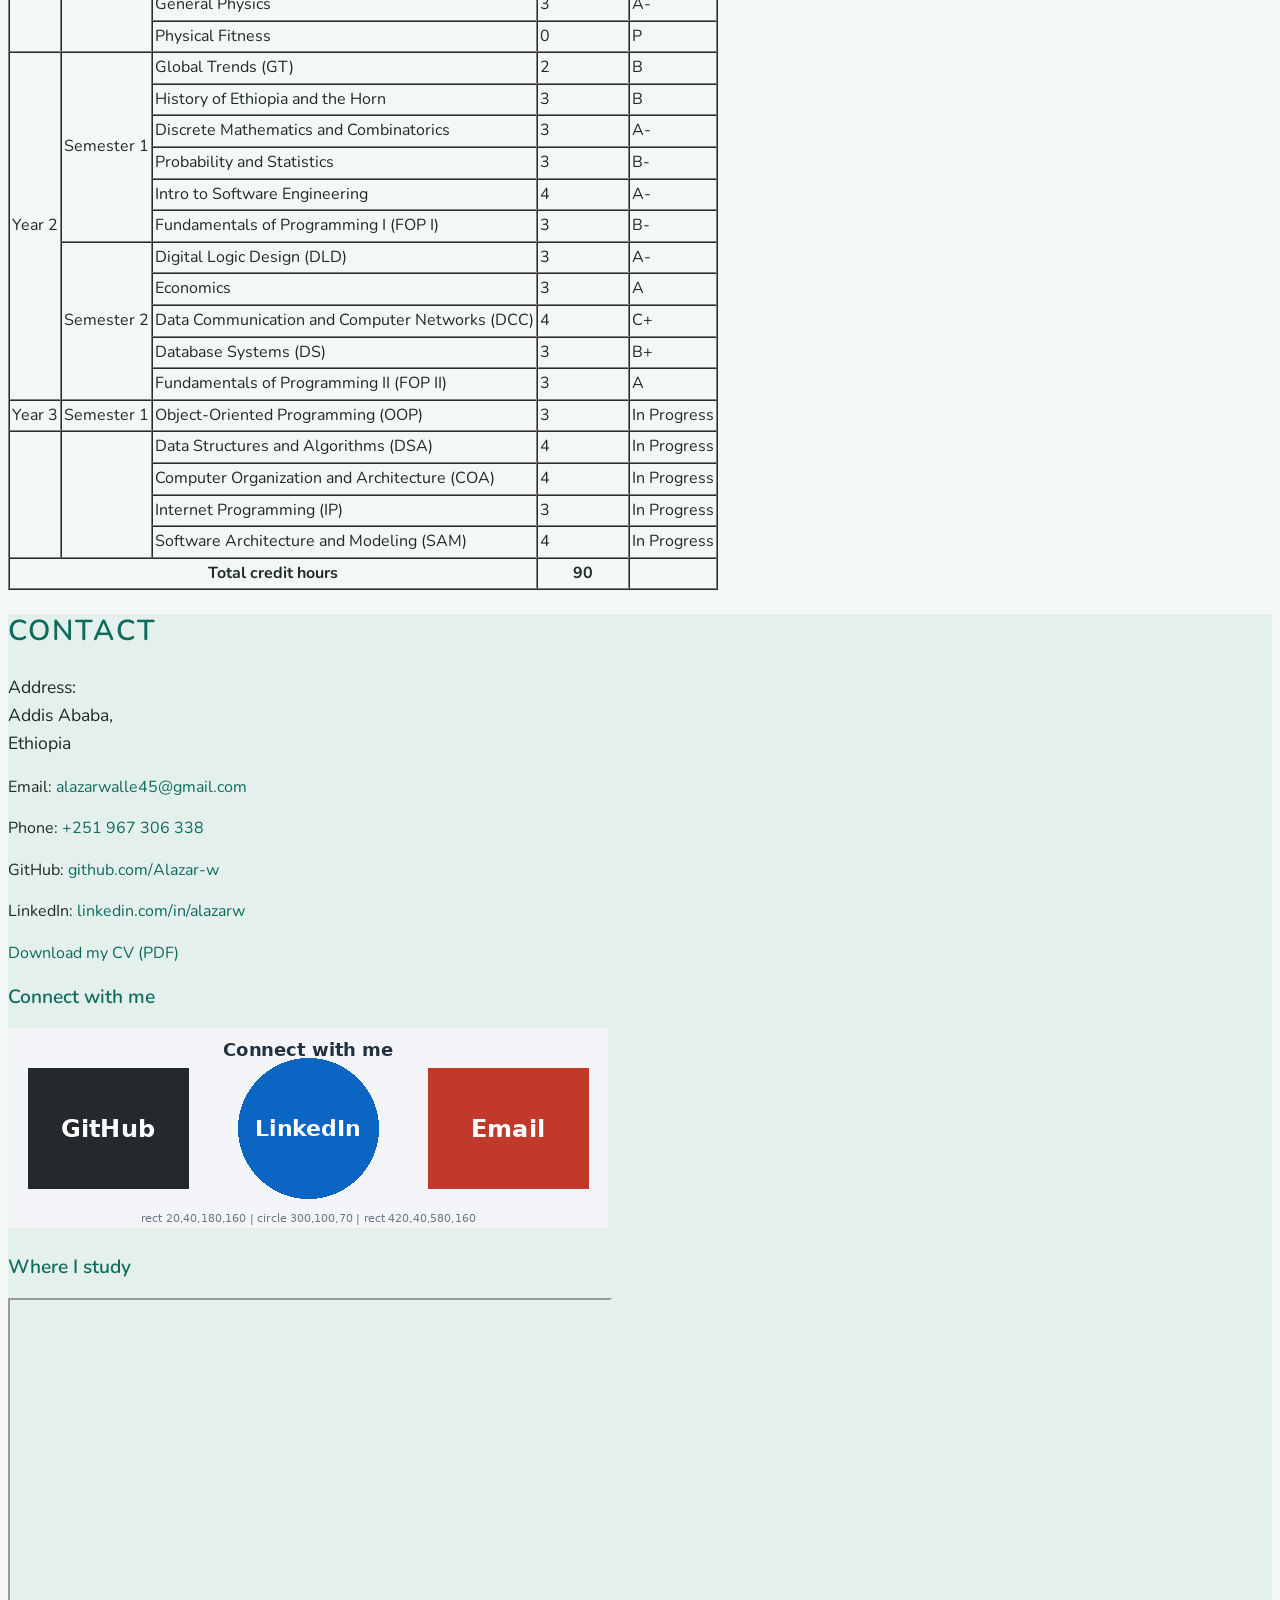
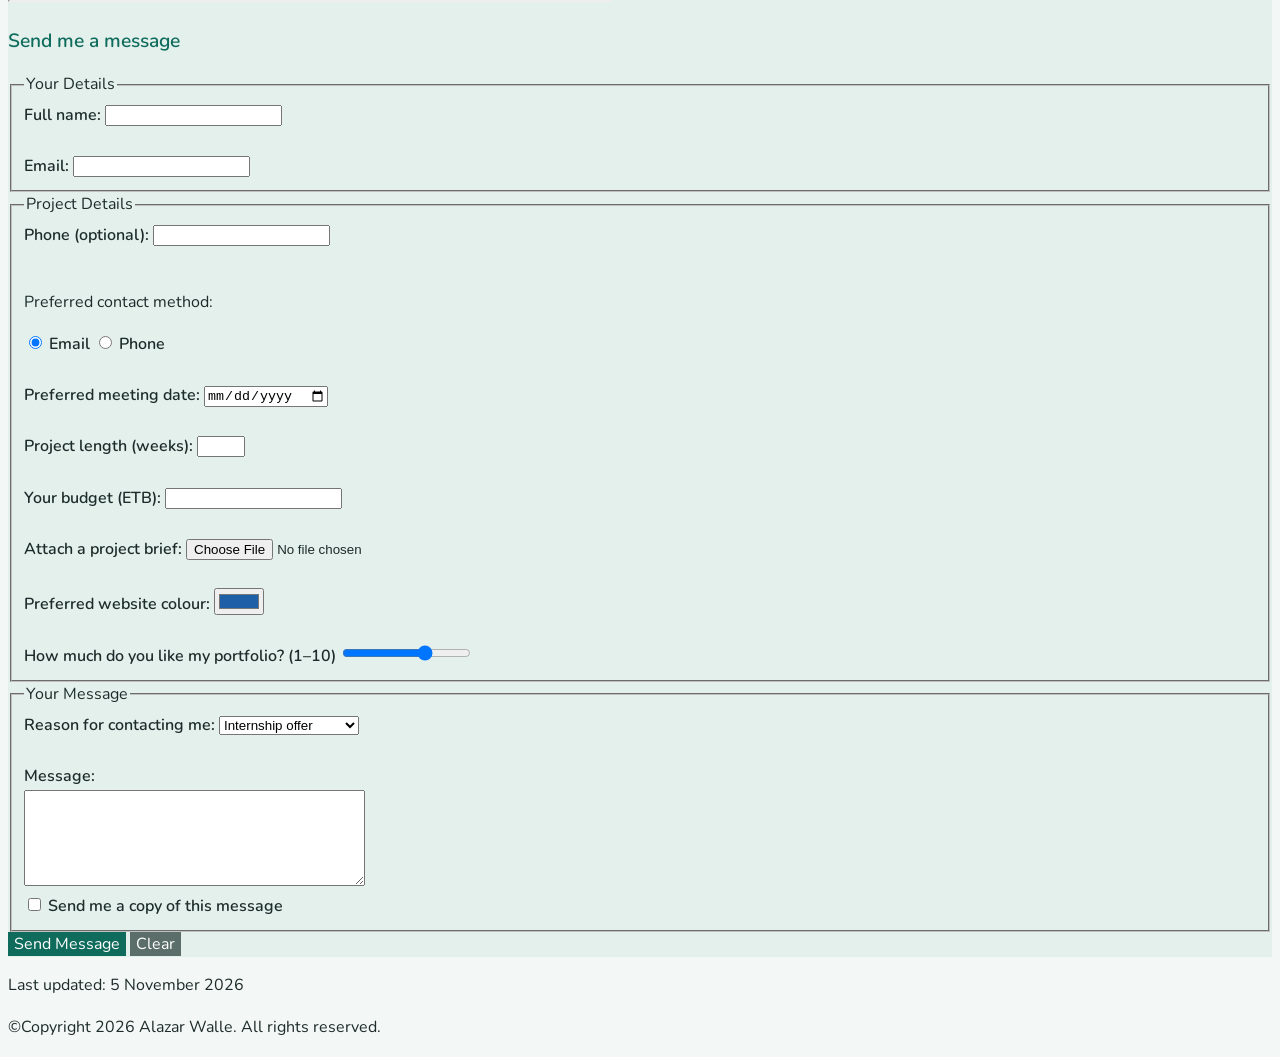
==== commit ee62f29b: "Lab 17: Selectors and specificity" ====
--- a/index.html
+++ b/index.html
@@ -30,11 +30,11 @@
         </dialog>
 
         <nav>
-            <a href="#about">About</a>
-            <a href="#skills">Skills</a>
-            <a href="#projects">Projects</a>
-            <a href="#education">Education</a>
-            <a href="#contact">Contact</a>
+            <a href="#about">About</a> |
+            <a href="#skills">Skills</a> |
+            <a href="#projects">Projects</a> |
+            <a href="#education">Education</a> |
+            <a href="#contact">Contact</a> |
             <a href="projects.html">All Projects</a>
         </nav>
     </header>
@@ -59,11 +59,9 @@
 
         <section>
             <h2>What Inspires Me</h2>
-            <aside>
-                <blockquote>
-                    “The best way to predict the future is to invent it.” — Alan Kay
-                </blockquote>
-            </aside>
+            <blockquote>
+                “The best way to predict the future is to invent it.” — Alan Kay
+            </blockquote>
             <p>My teacher always says <q>practice beats theory</q>, so I code every day.</p>
             <p>Book I am reading: <cite>Clean Code</cite> by Robert C. Martin</p>
 
@@ -79,14 +77,14 @@
             <h2>Skills</h2>
             <ul>
                 <li>Programming Languages
-                    <ul>
+                    <ul type="square">
                         <li>Python</li>
                         <li>C++</li>
                         <li>Java</li>
                     </ul>
                 </li>
                 <li>Web Development
-                    <ul>
+                    <ul type="circle">
                         <li>HTML</li>
                         <li>CSS (learning)</li>
                         <li>JavaScript (next)</li>
@@ -205,7 +203,7 @@
                 <label for="degree">Degree progress:</label>
                 <progress id="degree" value="40" max="100">40%</progress> 40%
             </p>
-            <table>
+            <table border="1" cellpadding="2" cellspacing="0">
                 <thead>
                     <tr>
                         <th>Year</th>
--- a/css/style.css
+++ b/css/style.css
@@ -9,18 +9,12 @@
    Light    #f3f7f5   (page background)
 */
 
-/* ---------- Reset ---------- */
-* {
-    box-sizing: border-box;   /* width includes padding and border */
-}
-
 /* ---------- Base ---------- */
 html {
     font-size: 16px;   /* 1rem = 16px everywhere */
 }
 
 body {
-    margin: 0;                /* remove the browser's default 8px */
     background-color: #f3f7f5;
     color: #1d2b2a;                 /* hex */
     font-family: 'Nunito', Arial, sans-serif;
@@ -124,198 +118,3 @@
 legend ~ label {
     font-weight: 600;
 }
-
-/* ---------- Forms ---------- */
-input[type="text"],
-input[type="email"],
-input[type="number"],
-input[type="date"],
-select,
-textarea {
-    border: 2px solid #0f6b5c;
-    font-family: inherit;
-    font-size: 1rem;
-}
-
-abbr[title] {
-    cursor: help;
-    text-decoration: underline dotted;
-}
-
-[class*="btn"] {
-    text-transform: uppercase;
-    letter-spacing: 1px;
-}
-
-/* ---------- Link icons ---------- */
-a[href^="https"]::after {
-    content: " ↗";            /* leaves this site */
-}
-
-a[href^="mailto"]::before {
-    content: "✉ ";
-}
-
-a[href^="tel"]::before {
-    content: "☎ ";
-}
-
-a[download]::before {
-    content: "⬇ ";
-}
-
-h2::before {
-    content: "// ";
-    color: hsl(42, 95%, 50%);   /* accent gold */
-}
-
-h2 + p::first-line {
-    font-weight: 600;
-}
-
-/* ---------- Link states ---------- */
-a:link    { color: #0f6b5c; }     /* not visited yet */
-a:visited { color: #6a3fa0; }     /* already visited */
-a:hover   { color: hsl(42, 95%, 30%); text-decoration: underline; }
-a:active  { color: #b03a2e; }     /* while the mouse button is down */
-
-.btn:hover {
-    background-color: #0a5044;    /* darker green */
-}
-
-.btn-secondary:hover {
-    background-color: #455754;
-}
-
-/* first step of every ordered list */
-ol li:first-child {
-    font-weight: 600;
-}
-
-/* striped table rows */
-tbody tr:nth-child(even) {
-    background-color: #edf4f1;
-}
-
-.card:hover {
-    background-color: #f0f7f4;
-}
-
-/* links to my own pages, except the menu links */
-:not(nav) > a[href$=".html"]::after {
-    content: " →";
-}
-
-/* ---------- Layout ---------- */
-main {
-    max-width: 900px;
-    margin: 0 auto;
-    padding: 0 1rem;
-}
-
-header {
-    text-align: center;
-    padding: 2rem 1rem;
-}
-
-footer {
-    text-align: center;
-    padding: 1.5rem 1rem;
-    margin-top: 3rem;
-}
-
-/* ---------- Display ---------- */
-#logo,
-header img {
-    display: block;
-    margin: 0 auto 1rem;
-}
-
-header img {
-    border: 4px solid white;
-    border-radius: 50%;   /* rounds the corners into a circle */
-}
-
-nav a {
-    display: inline-block;
-    padding: 0.5rem 1rem;
-    margin: 0.25rem;
-    border: 2px solid #0f6b5c;
-}
-
-label[for^="lvl"] {
-    display: inline-block;
-    width: 7rem;
-}
-
-/* ---------- Spacing and borders ---------- */
-section,
-aside {
-    margin: 2rem 0;
-    padding: 1.5rem;
-}
-
-aside {
-    border-left: 6px solid hsl(42, 95%, 50%);
-}
-
-.card {
-    padding: 1rem 1.5rem;
-    margin: 1rem 0;
-    border: 1px solid #d3e0db;
-}
-
-.card img,
-video {
-    display: block;
-    max-width: 100%;   /* never wider than the card */
-    height: auto;      /* keep the proportions */
-}
-
-iframe {
-    display: block;
-    max-width: 100%;   /* no height: auto here, iframes have no natural height */
-}
-
-.btn {
-    padding: 0.6rem 1.2rem;
-    margin: 0.5rem 0.25rem 0 0;
-}
-
-fieldset {
-    margin: 0 0 1rem;
-    padding: 1rem;
-    border: 2px solid #d3e0db;
-}
-
-input[type="text"],
-input[type="email"],
-input[type="number"],
-input[type="date"],
-select,
-textarea {
-    padding: 0.4rem;
-}
-
-/* ---------- Tables ---------- */
-table {
-    border-collapse: collapse;   /* one line between cells, like cellspacing="0" */
-    margin: 1rem 0;
-    background-color: white;
-}
-
-th,
-td {
-    border: 1px solid #c3d3cc;   /* like border="1" */
-    padding: 0.5rem 0.75rem;     /* like cellpadding */
-}
-
-caption {
-    font-weight: 600;
-    padding: 0.5rem;
-}
-
-/* ---------- Lists ---------- */
-ul ul {
-    list-style-type: square;     /* like type="square" */
-}
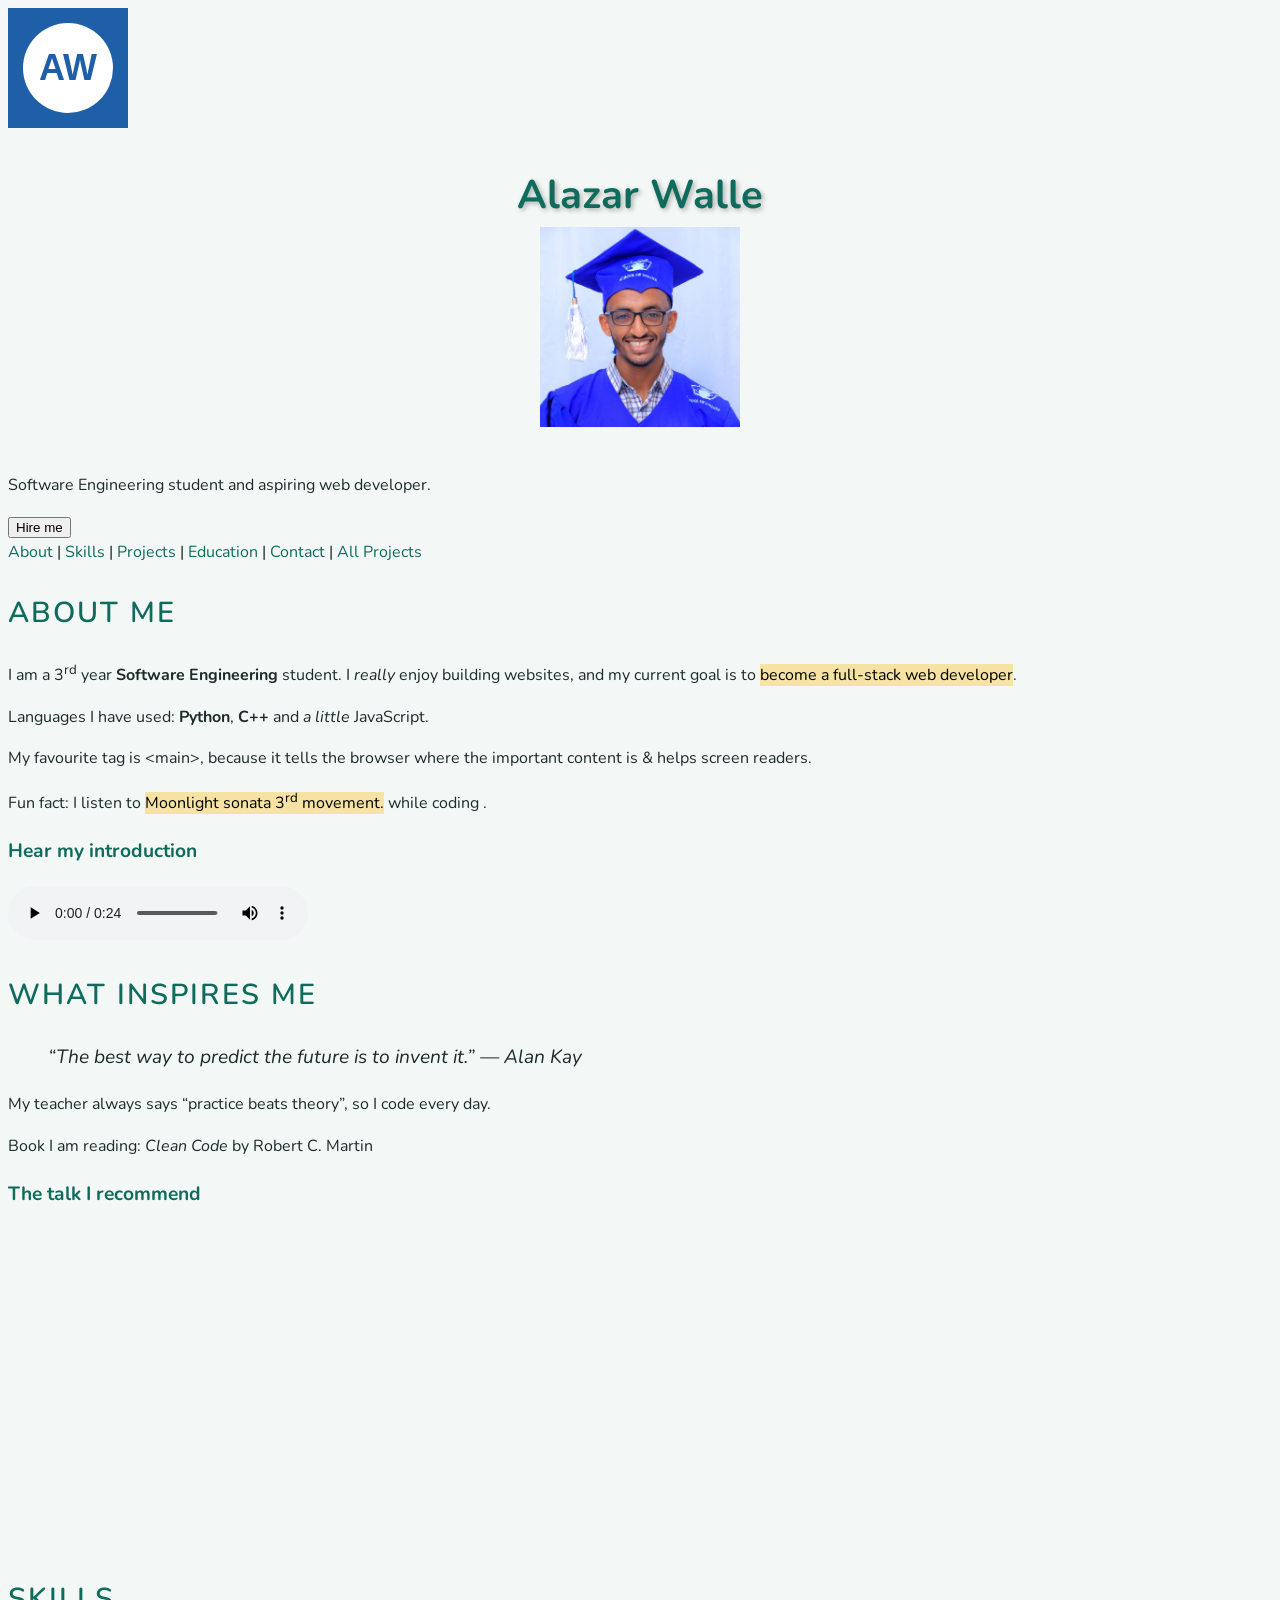
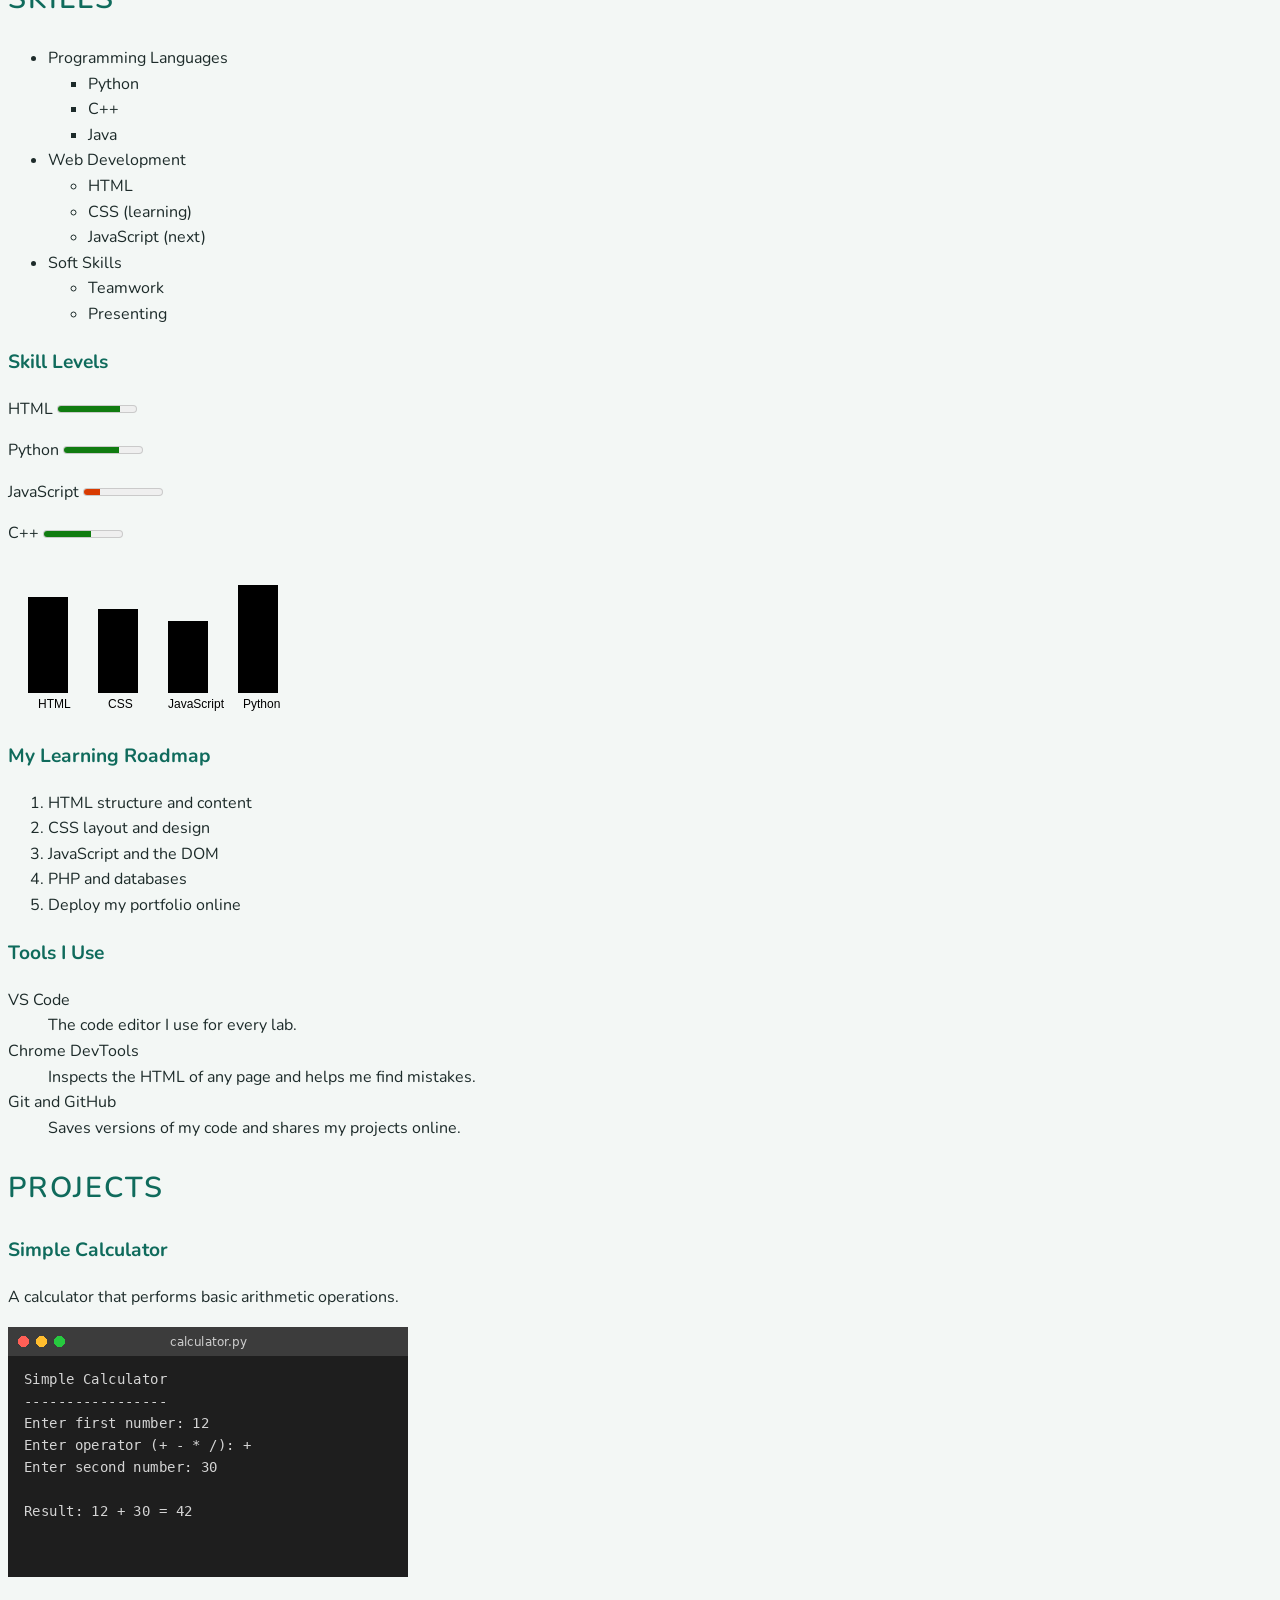
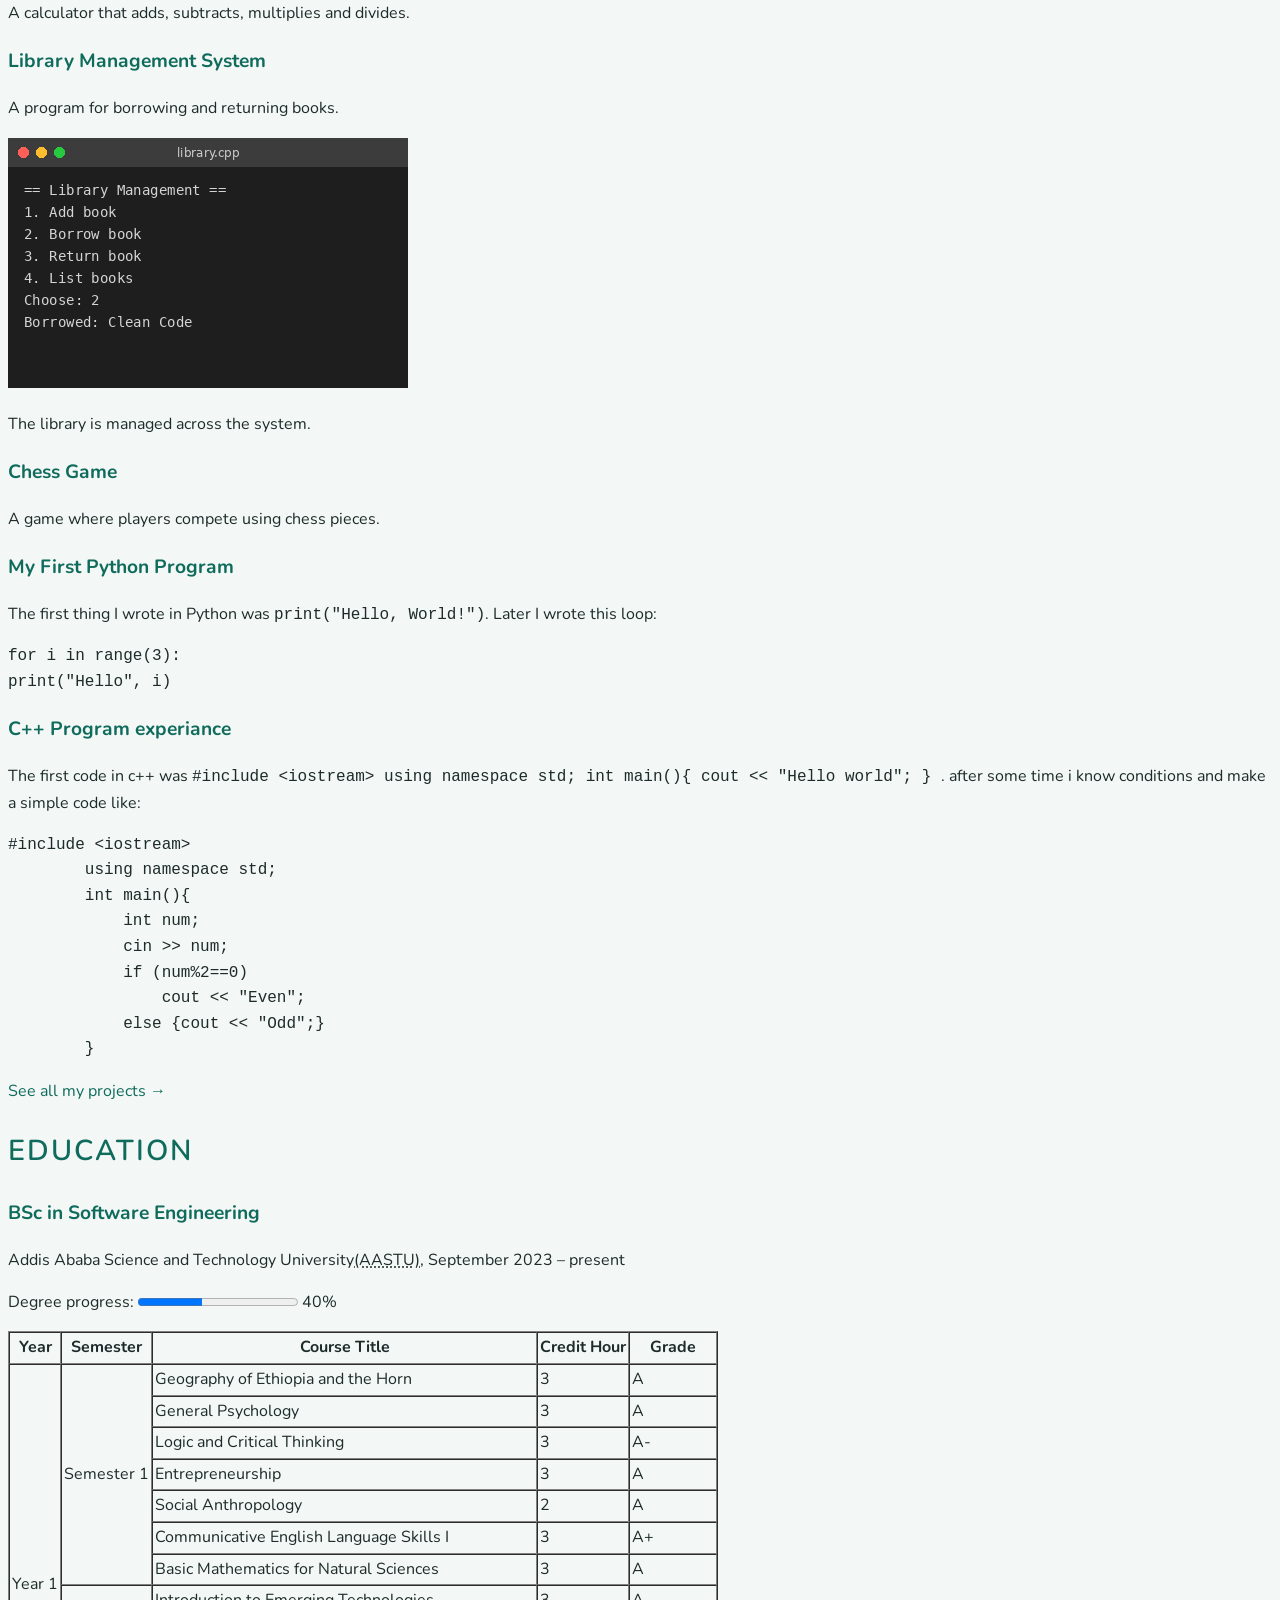
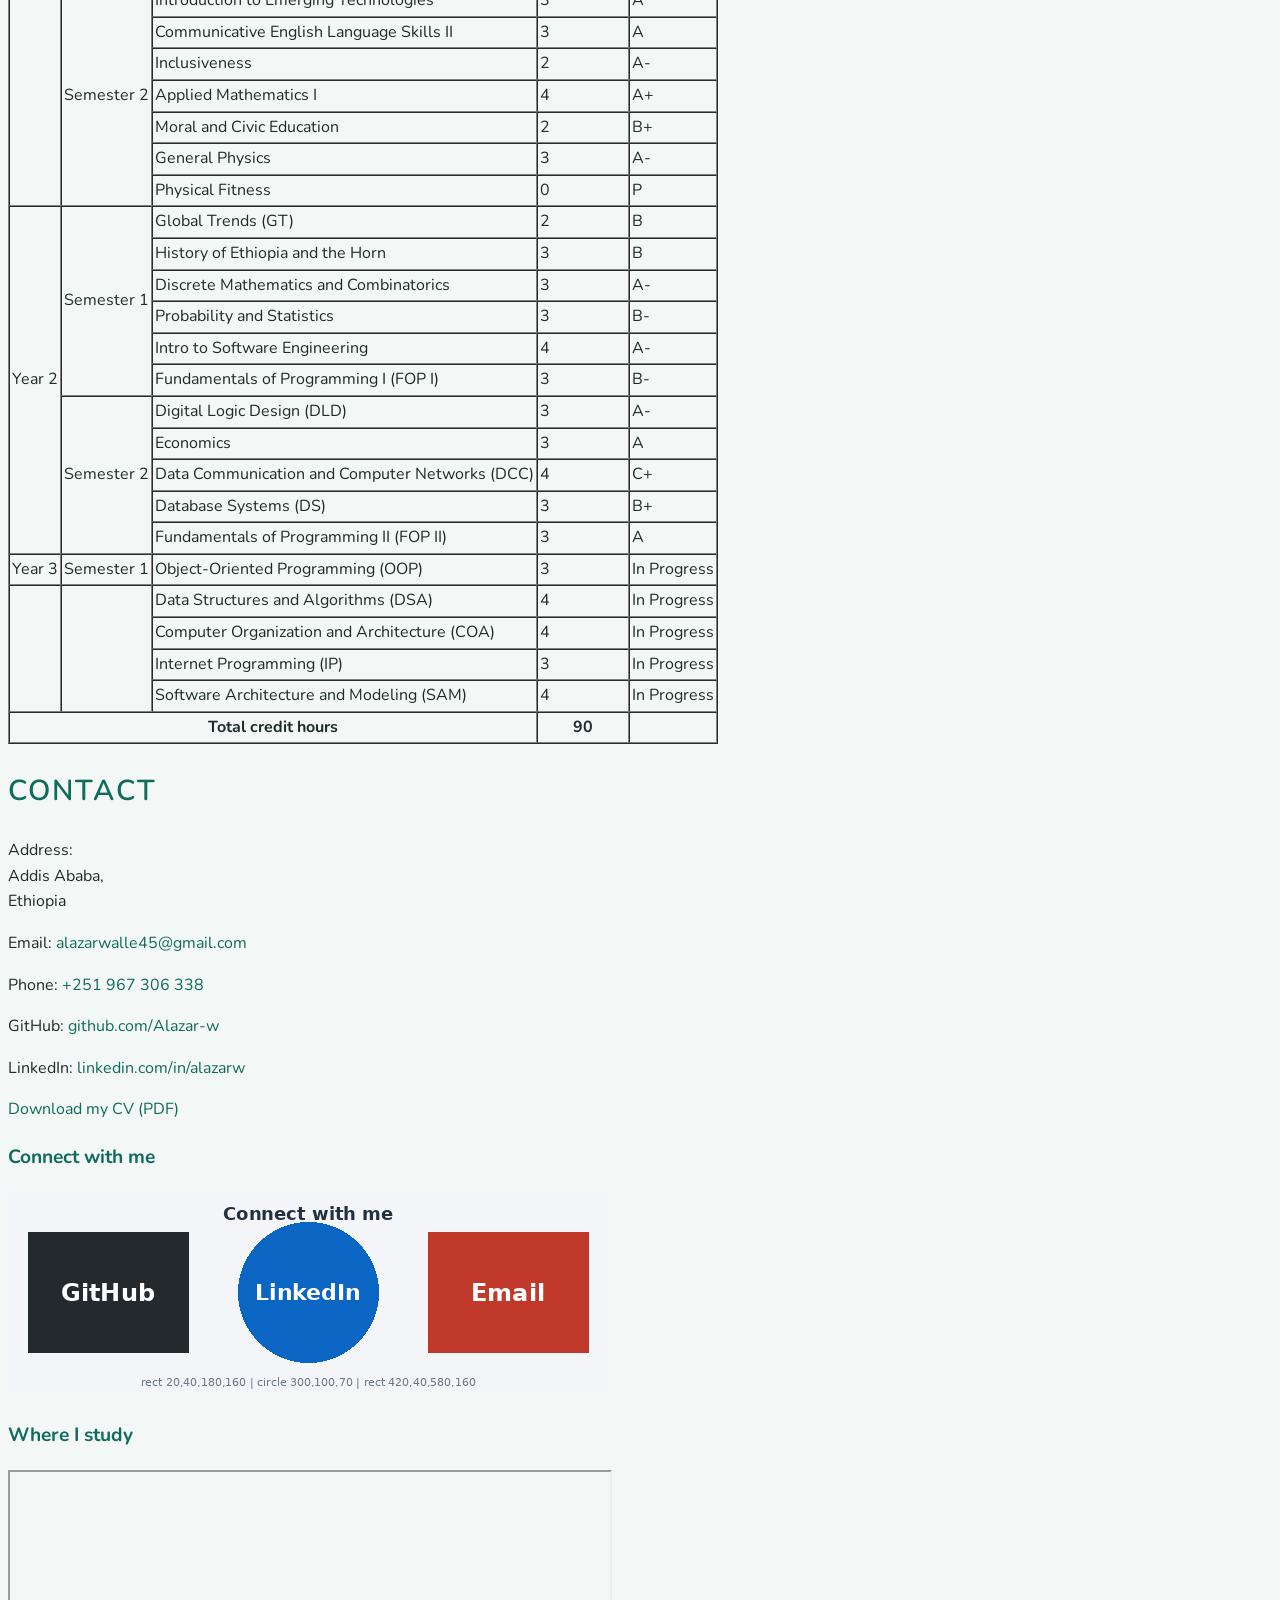
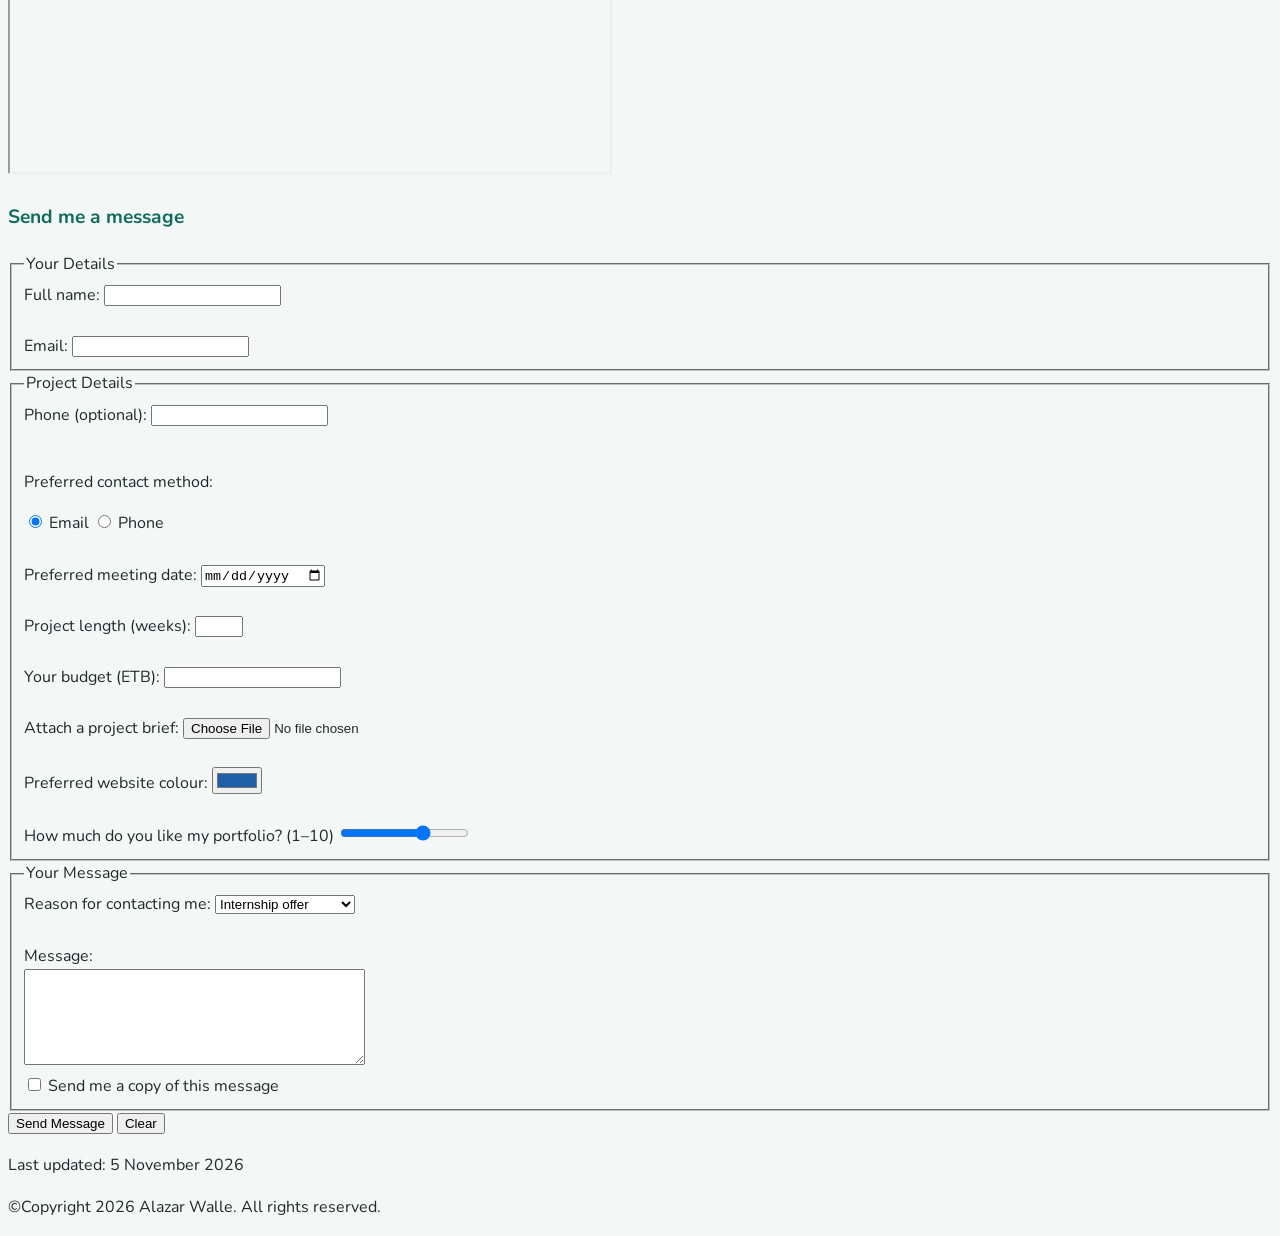
==== commit 3716f053: "Lab 16: Colours, units and typography" ====
--- a/index.html
+++ b/index.html
@@ -19,9 +19,9 @@
         <canvas id="logo" width="120" height="120">Alazar Walle logo</canvas>
         <h1>Alazar Walle<br><img src="images/profile.jpg" alt="Portrait of Alazar Walle smiling" title="Alazar Walle"
                 width="200" height="200"></h1>
-        <p class="tagline">Software Engineering student and aspiring web developer.</p>
-
-        <button type="button" class="btn" onclick="document.getElementById('hireDialog').showModal()">Hire me</button>
+        <p>Software Engineering student and aspiring web developer.</p>
+
+        <button type="button" onclick="document.getElementById('hireDialog').showModal()">Hire me</button>
         <dialog id="hireDialog">
             <h2>Available for internships</h2>
             <p>I am available for internships and freelance web projects from June 2027.</p>
@@ -140,26 +140,20 @@
 
         <section id="projects">
             <h2>Projects</h2>
-            <article class="card">
-                <h3>Simple Calculator</h3>
-                <p>A calculator that performs basic arithmetic operations.</p>
-                <img src="images/project-calculator.png" alt="Screenshot of the calculator showing 12 + 30 = 42" width="400"
-                    height="250">
-                <p>A calculator that adds, subtracts, multiplies and divides.</p>
-            </article>
-
-            <article class="card">
-                <h3>Library Management System</h3>
-                <p>A program for borrowing and returning books.</p>
-                <img src="images/project-library.png" alt="Screenshot of the Library management system" width="400"
-                    height="250">
-                <p>The library is managed across the system.</p>
-            </article>
-
-            <article class="card">
-                <h3>Chess Game</h3>
-                <p>A game where players compete using chess pieces.</p>
-            </article>
+            <h3>Simple Calculator</h3>
+            <p>A calculator that performs basic arithmetic operations.</p>
+            <img src="images/project-calculator.png" alt="Screenshot of the calculator showing 12 + 30 = 42" width="400"
+                height="250">
+            <p>A calculator that adds, subtracts, multiplies and divides.</p>
+
+            <h3>Library Management System</h3>
+            <p>A program for borrowing and returning books.</p>
+            <img src="images/project-library.png" alt="Screenshot of the Library management system" width="400"
+                height="250">
+            <p>The library is managed across the system.</p>
+
+            <h3>Chess Game</h3>
+            <p>A game where players compete using chess pieces.</p>
 
             <h3>My First Python Program</h3>
             <p>The first thing I wrote in Python was <code>print("Hello, World!")</code>.
@@ -490,8 +484,8 @@
                     <input type="checkbox" id="copy" name="copy" value="yes">
                     <label for="copy">Send me a copy of this message</label>
                 </fieldset>
-                <button type="submit" class="btn">Send Message</button>
-                <button type="reset" class="btn btn-secondary">Clear</button>
+                <button type="submit">Send Message</button>
+                <button type="reset">Clear</button>
             </form>
 
         </section>
--- a/css/style.css
+++ b/css/style.css
@@ -22,35 +22,36 @@
     line-height: 1.6;        /* 1.6 × the font size: easier to read */
 }
 
-/* ---------- Headings ---------- */
-h1, h2, h3 {
-    line-height: 1.2;
-    font-weight: 600;
+h1 {
+    color: #0f6b5c;                 /* hex */
+}
+
+h1 { font-size: 2.5rem; }   /* 40px: rem kept, a name at 6vw gets tiny on phones and huge on wide screens */
+h2 { font-size: 1.8rem; }   /* about 29px */
+h3 { font-size: 1.2rem; }   /* about 19px */
+
+h2 {
+    color: rgb(15, 107, 92);        /* the same blue in RGB */
+}
+
+h3 {
+    color: hsl(170, 75%, 24%);      /* the same blue in HSL */
+}
+
+mark {
+    background-color: rgba(250, 190, 10, 0.35);   /* see-through orange */
 }
 
 h1 {
-    color: #0f6b5c;                 /* hex */
-    font-size: 2.5rem;   /* 40px: rem kept, a name at 6vw gets tiny on phones and huge on wide screens */
     text-align: center;
     font-weight: 700;
     text-shadow: 2px 2px 5px rgba(0, 0, 0, 0.3);
 }
 
 h2 {
-    color: rgb(15, 107, 92);        /* the same green in RGB */
-    font-size: 1.8rem;   /* about 29px */
     text-transform: uppercase;
     letter-spacing: 2px;
     font-weight: 600;
-}
-
-h3 {
-    color: hsl(170, 75%, 24%);      /* the same green in HSL */
-    font-size: 1.2rem;   /* about 19px */
-}
-
-mark {
-    background-color: rgba(250, 190, 10, 0.35);   /* see-through gold */
 }
 
 a {
@@ -66,55 +67,3 @@
 code, pre {
     font-family: 'Courier New', monospace;
 }
-
-/* ---------- Components ---------- */
-.tagline {
-    text-align: center;
-    font-size: 1.2rem;
-    color: #5b6e6a;
-    letter-spacing: 1px;
-}
-
-.btn {
-    background-color: #0f6b5c;
-    color: white;
-    font-family: inherit;      /* buttons do not inherit fonts by default */
-    font-size: 1rem;
-    border: none;
-    cursor: pointer;
-}
-
-.btn-secondary {
-    background-color: #5b6e6a;
-}
-
-.card {
-    background-color: white;
-}
-
-#contact {
-    background-color: #e3f0ec;
-}
-
-/* ---------- Combinators ---------- */
-/* descendant: every link inside the menu */
-nav a {
-    font-weight: 600;
-    text-transform: uppercase;
-    font-size: 0.9rem;
-}
-
-/* child: only paragraphs directly inside a card */
-.card > p {
-    color: #5b6e6a;
-}
-
-/* adjacent sibling: the first paragraph after each section heading */
-h2 + p {
-    font-size: 1.1rem;
-}
-
-/* general sibling: every label after a legend in the same fieldset */
-legend ~ label {
-    font-weight: 600;
-}
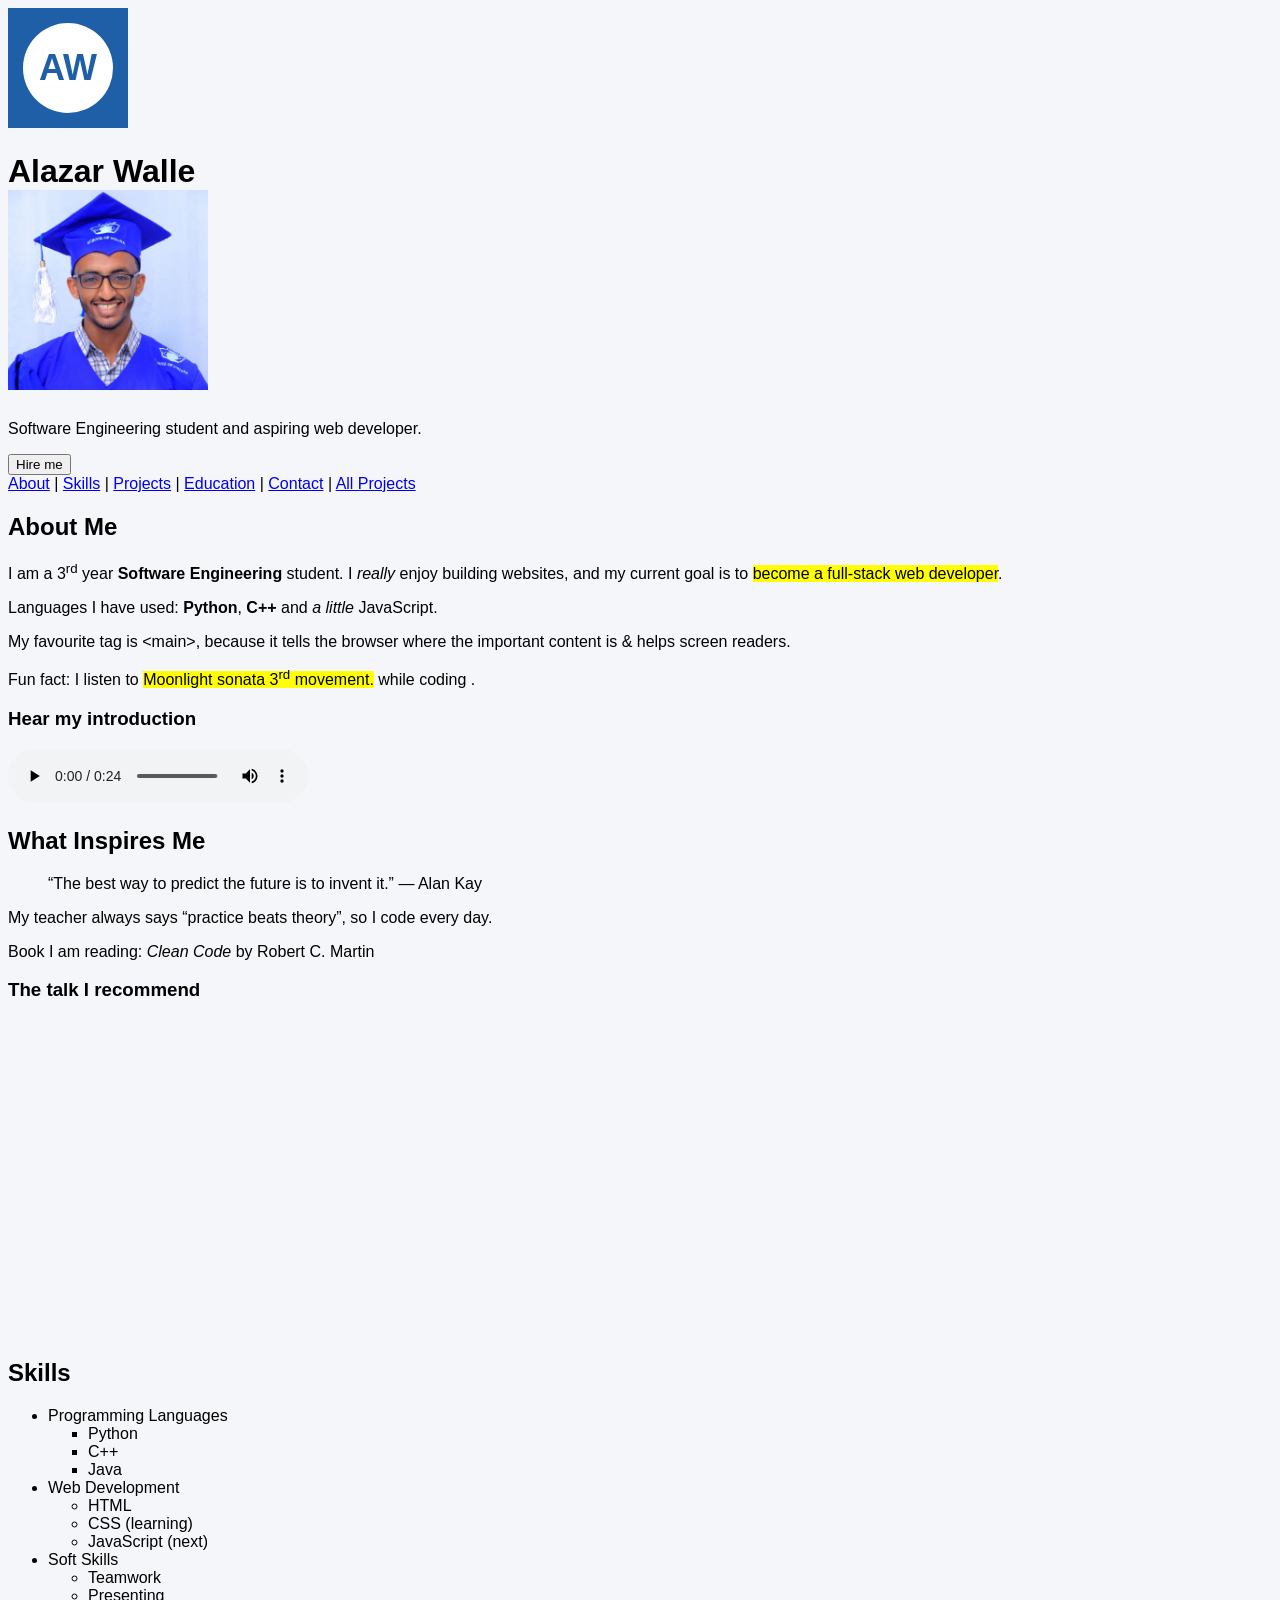
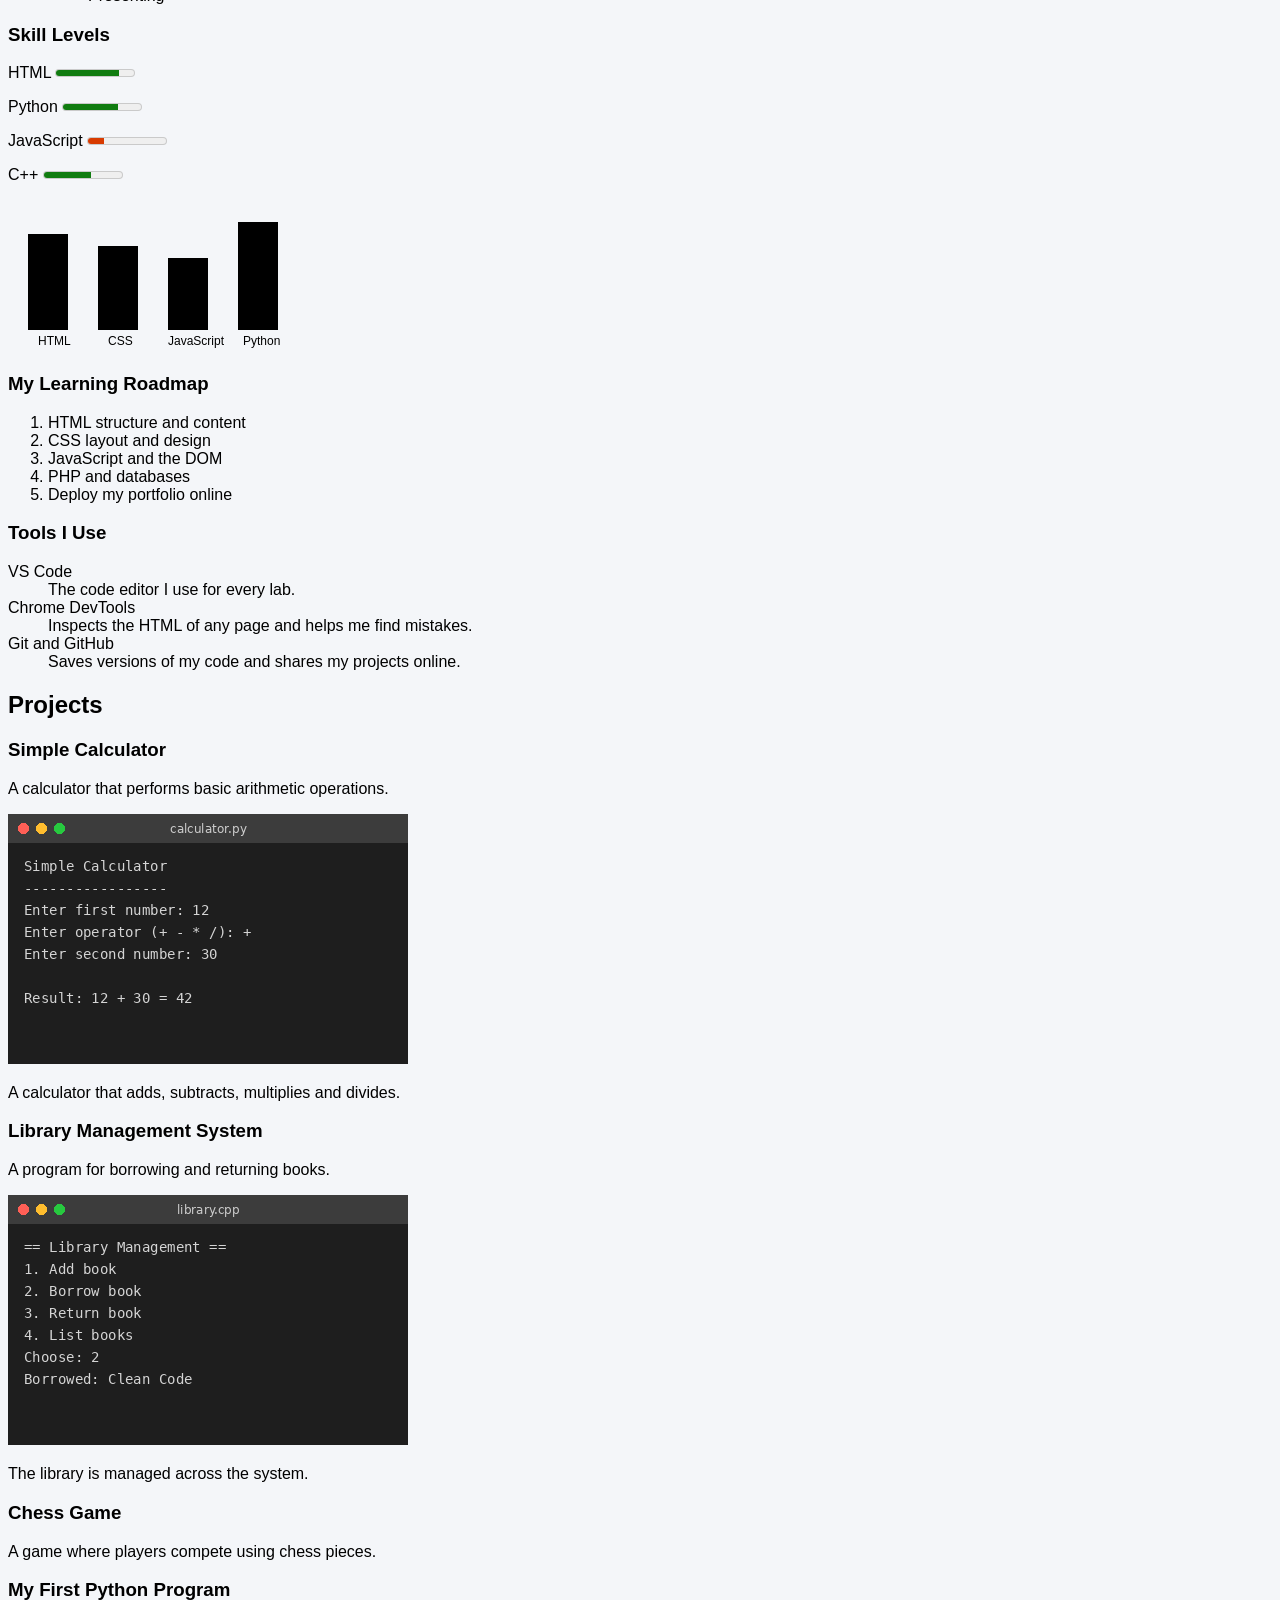
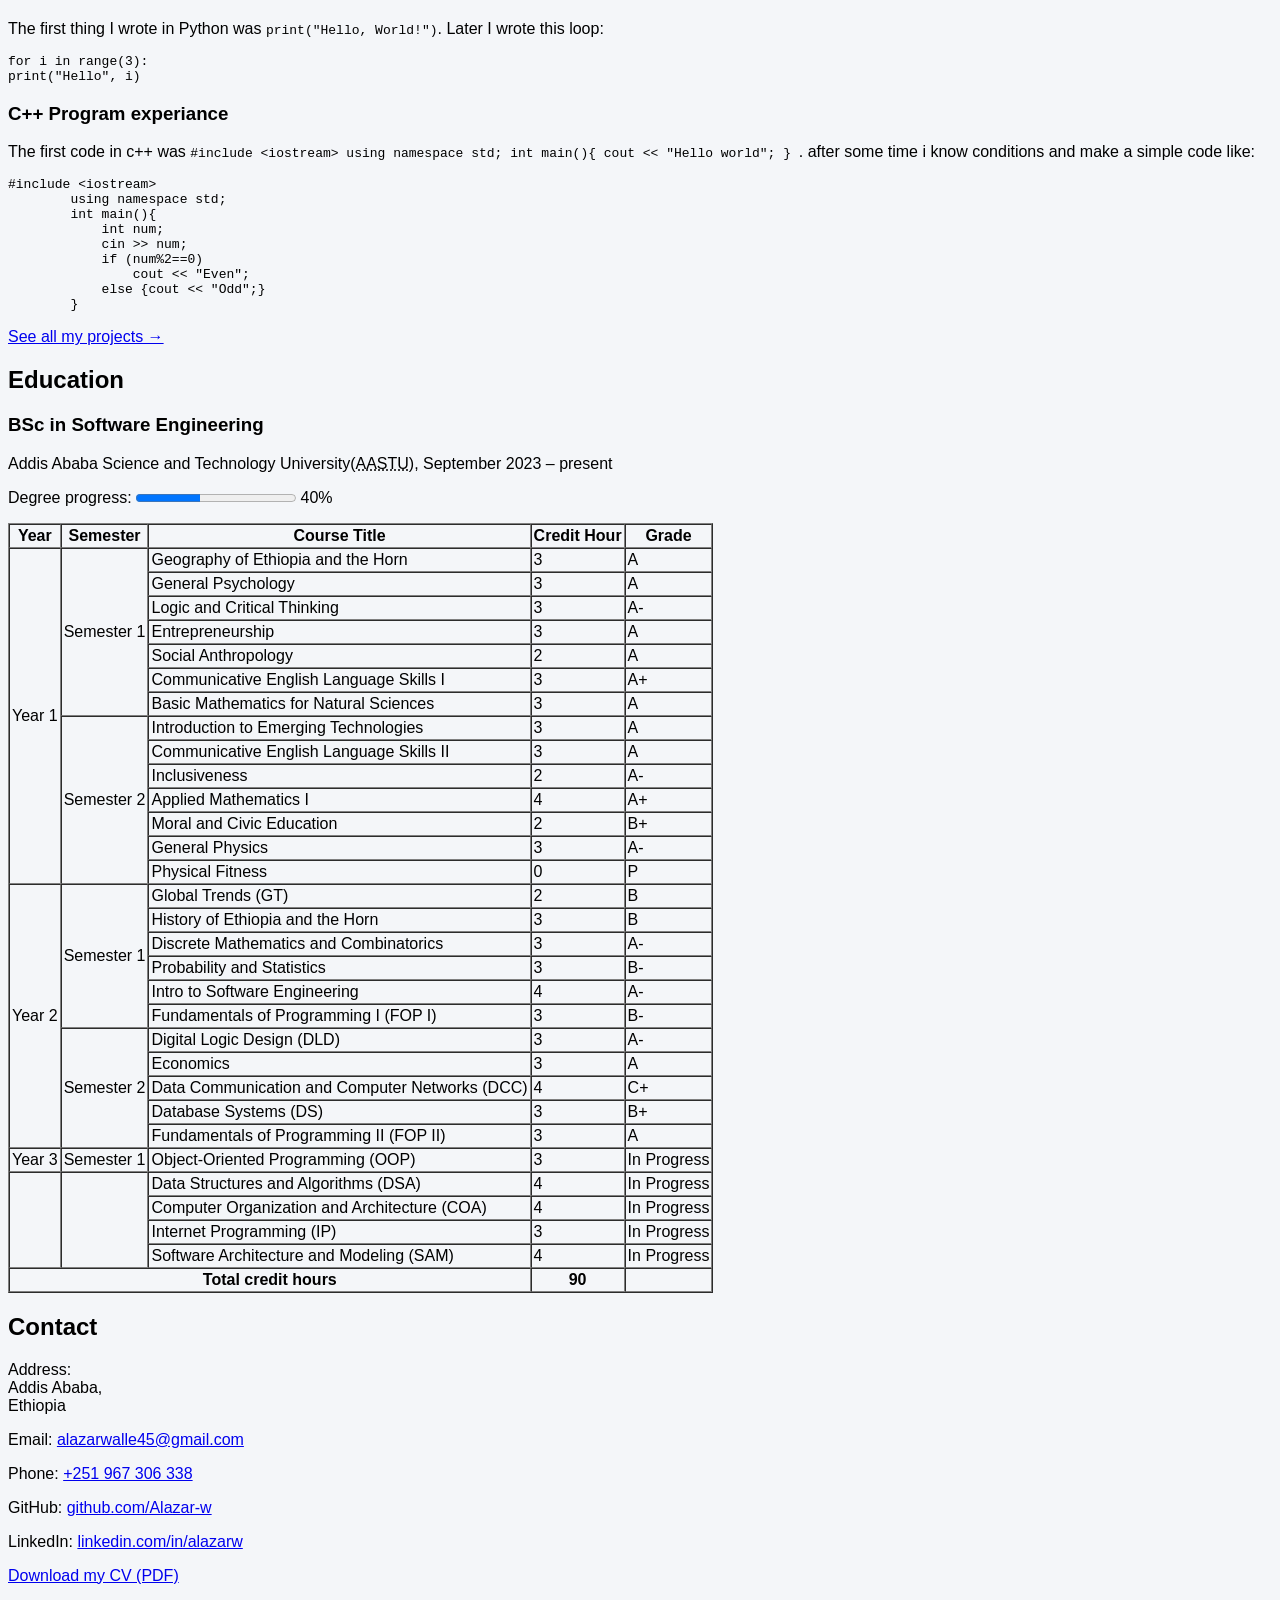
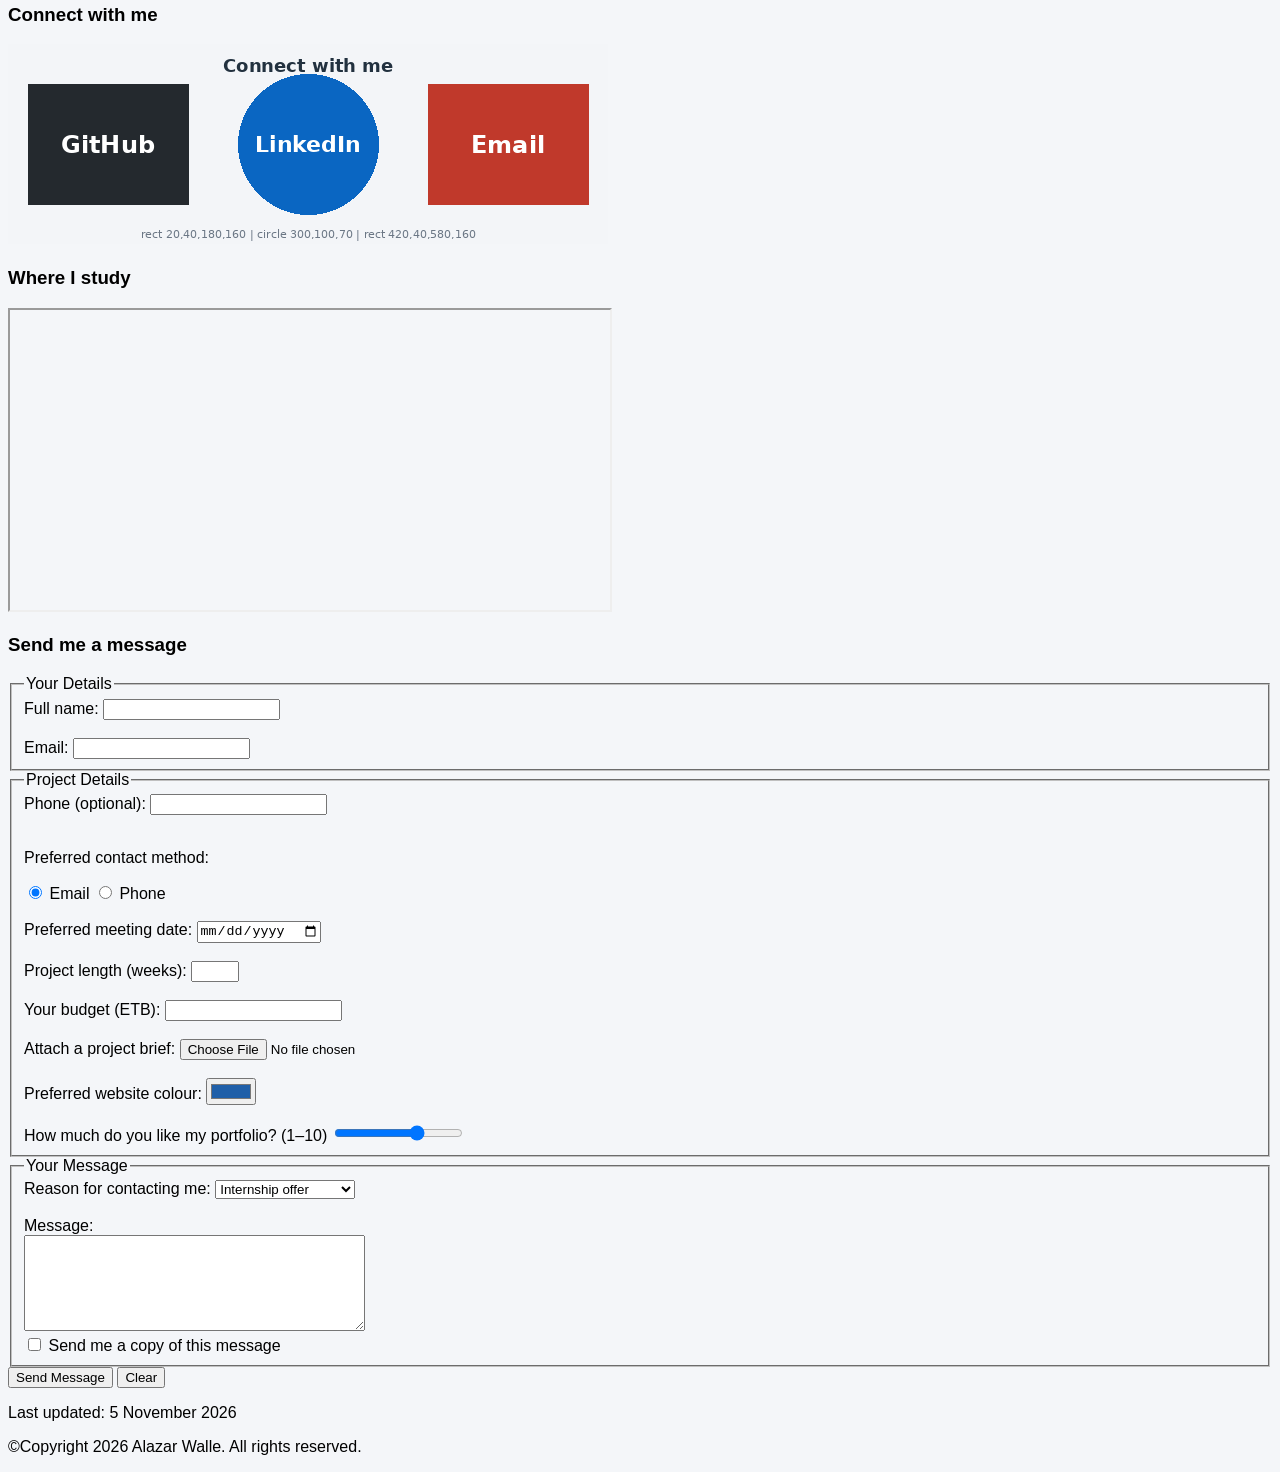
==== commit ffdfd209: "Lab 15: Adding CSS, syntax, comments and the cascade" ====
--- a/index.html
+++ b/index.html
@@ -10,7 +10,6 @@
     <meta name="author" content="Alazar Walle">
     <title> Alazar Walle | Projects</title>
     <link rel="icon" type="image/png" href="images/favicon.png">
-    <link href="https://fonts.googleapis.com/css2?family=Nunito:wght@400;600;700&display=swap" rel="stylesheet">
     <link rel="stylesheet" href="css/style.css">
 </head>
 
--- a/css/style.css
+++ b/css/style.css
@@ -2,68 +2,8 @@
    Portfolio stylesheet — Alazar Walle
    ========================================== */
 
-/* Palette
-   Primary  #0f6b5c   (deep green)
-   Dark     #1d2b2a   (text)
-   Accent   hsl(42, 95%, 50%)   (gold)
-   Light    #f3f7f5   (page background)
-*/
-
 /* ---------- Base ---------- */
-html {
-    font-size: 16px;   /* 1rem = 16px everywhere */
+body {
+    background-color: #f4f6f9;   /* very light grey-blue */
+    font-family: Arial, sans-serif;
 }
-
-body {
-    background-color: #f3f7f5;
-    color: #1d2b2a;                 /* hex */
-    font-family: 'Nunito', Arial, sans-serif;
-    font-size: 1rem;
-    line-height: 1.6;        /* 1.6 × the font size: easier to read */
-}
-
-h1 {
-    color: #0f6b5c;                 /* hex */
-}
-
-h1 { font-size: 2.5rem; }   /* 40px: rem kept, a name at 6vw gets tiny on phones and huge on wide screens */
-h2 { font-size: 1.8rem; }   /* about 29px */
-h3 { font-size: 1.2rem; }   /* about 19px */
-
-h2 {
-    color: rgb(15, 107, 92);        /* the same blue in RGB */
-}
-
-h3 {
-    color: hsl(170, 75%, 24%);      /* the same blue in HSL */
-}
-
-mark {
-    background-color: rgba(250, 190, 10, 0.35);   /* see-through orange */
-}
-
-h1 {
-    text-align: center;
-    font-weight: 700;
-    text-shadow: 2px 2px 5px rgba(0, 0, 0, 0.3);
-}
-
-h2 {
-    text-transform: uppercase;
-    letter-spacing: 2px;
-    font-weight: 600;
-}
-
-a {
-    color: #0f6b5c;
-    text-decoration: none;   /* removes the underline */
-}
-
-blockquote {
-    font-size: 1.2em;        /* 1.2 × the size of its parent */
-    font-style: italic;
-}
-
-code, pre {
-    font-family: 'Courier New', monospace;
-}
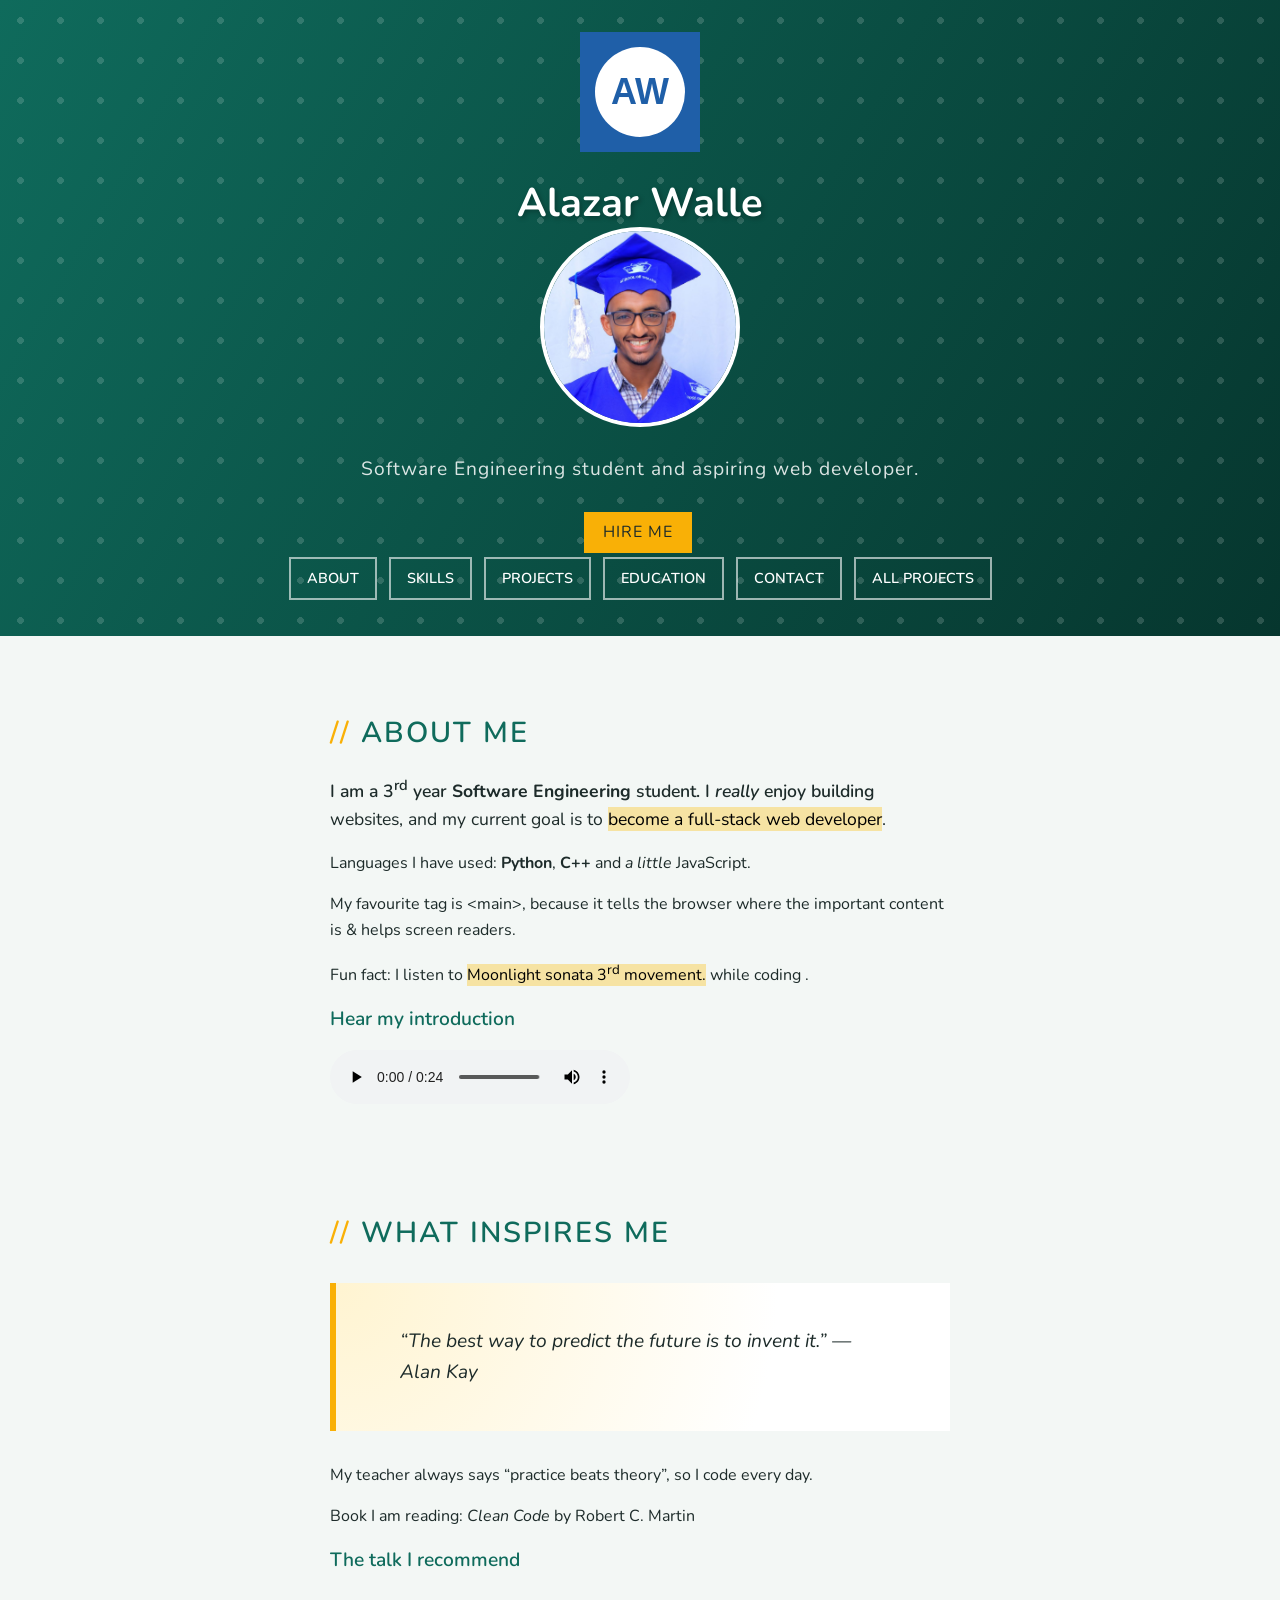
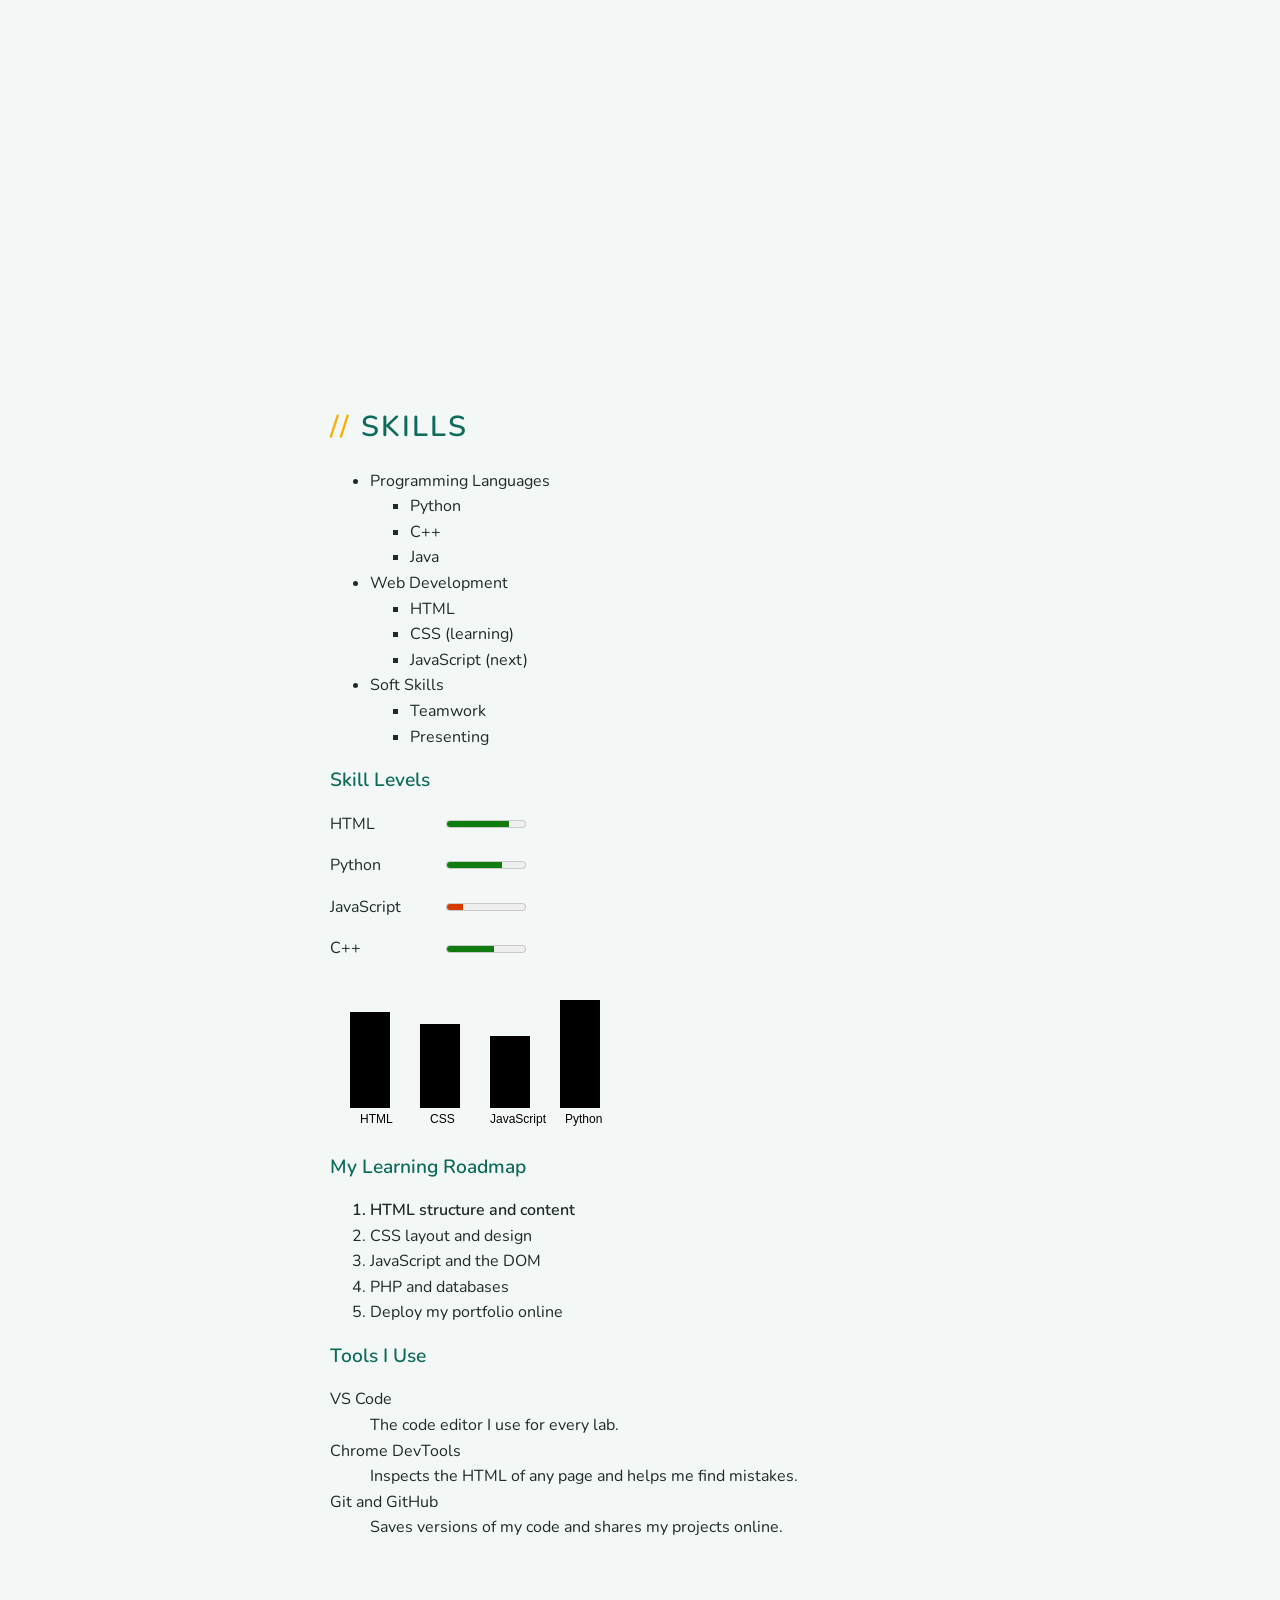
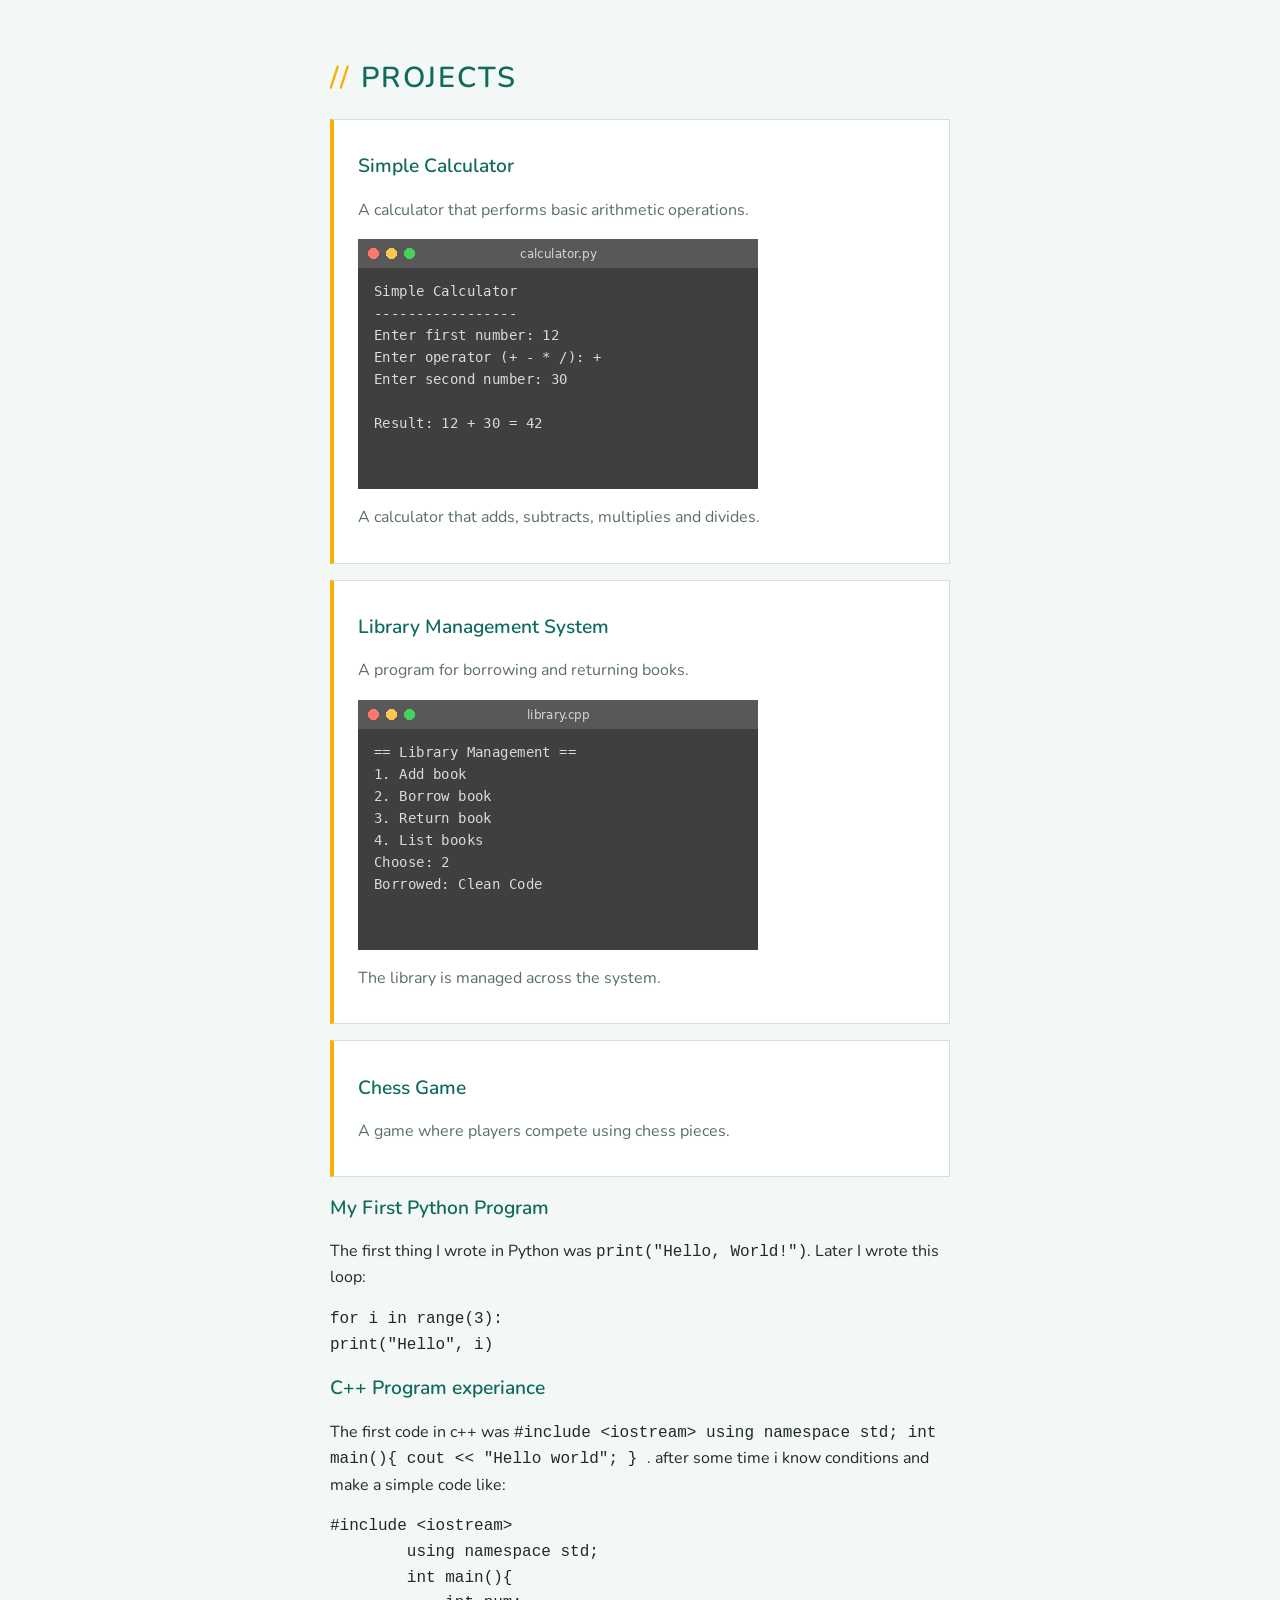
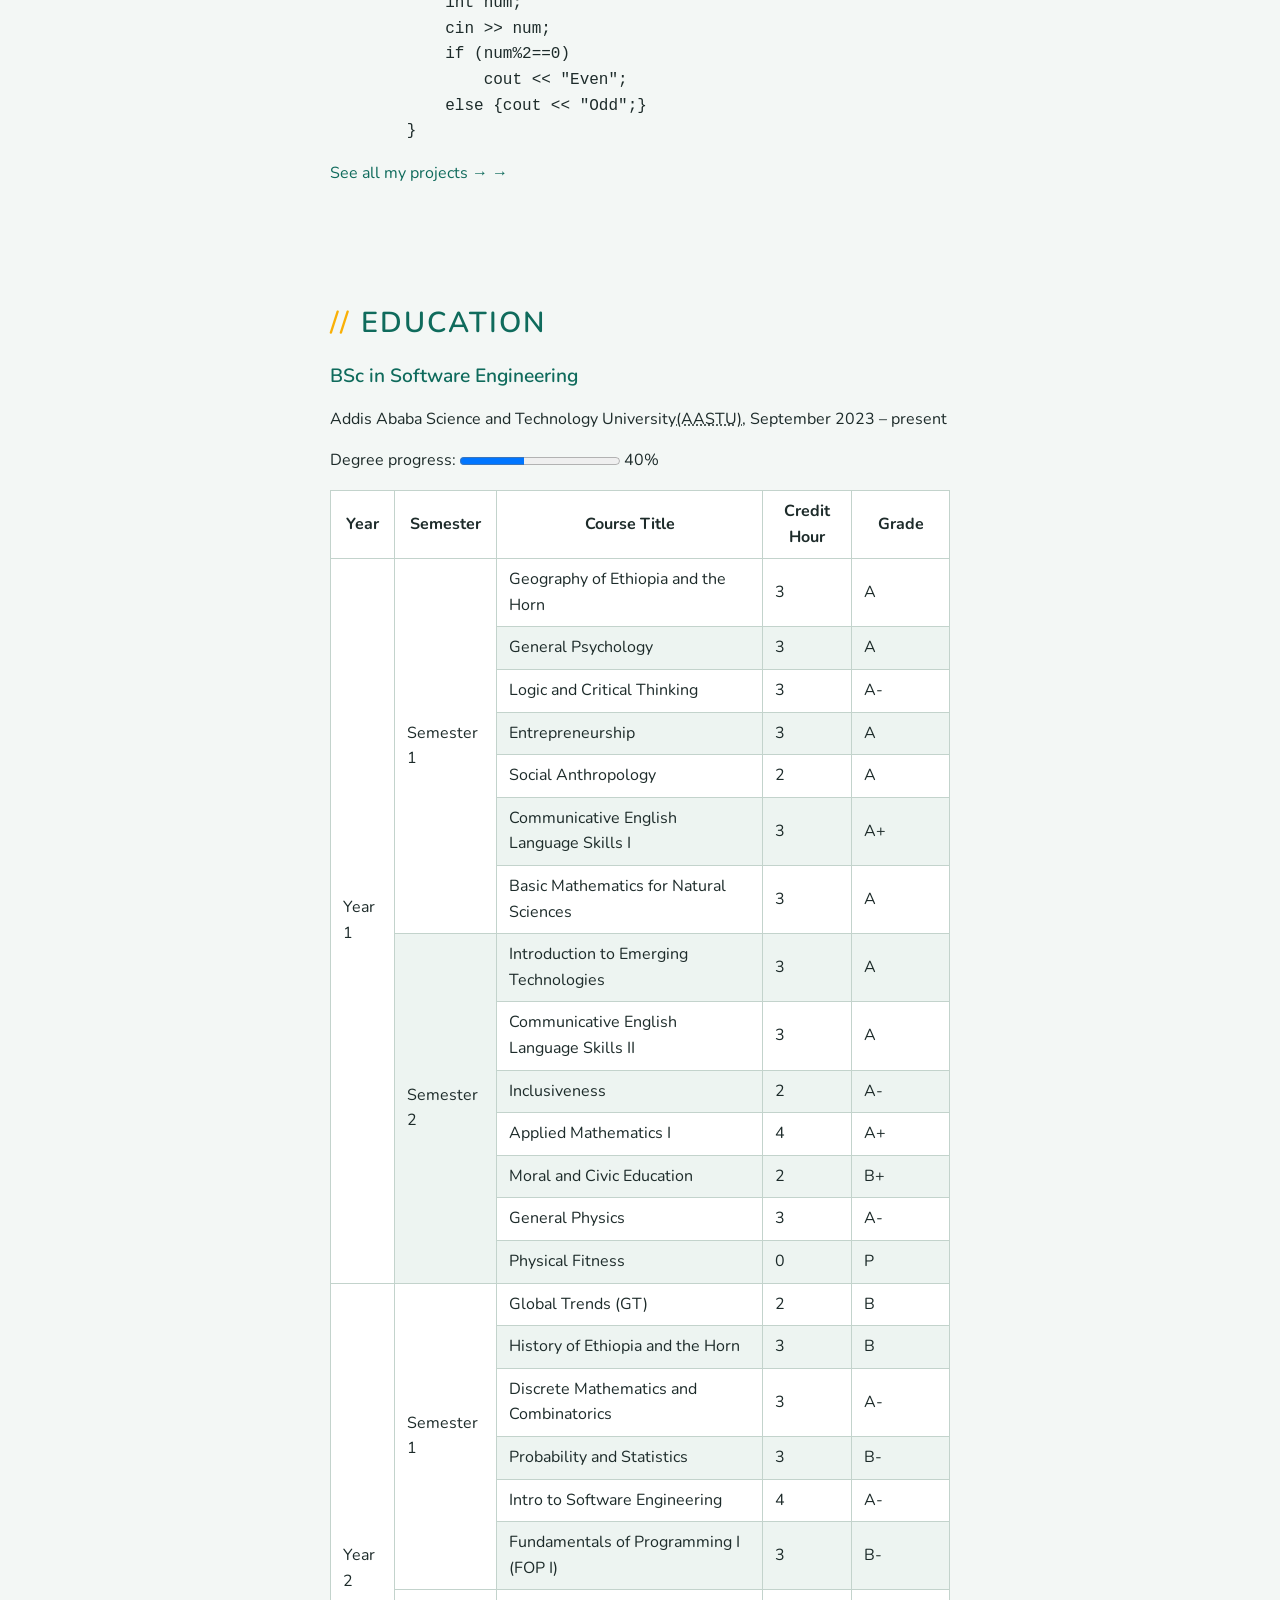
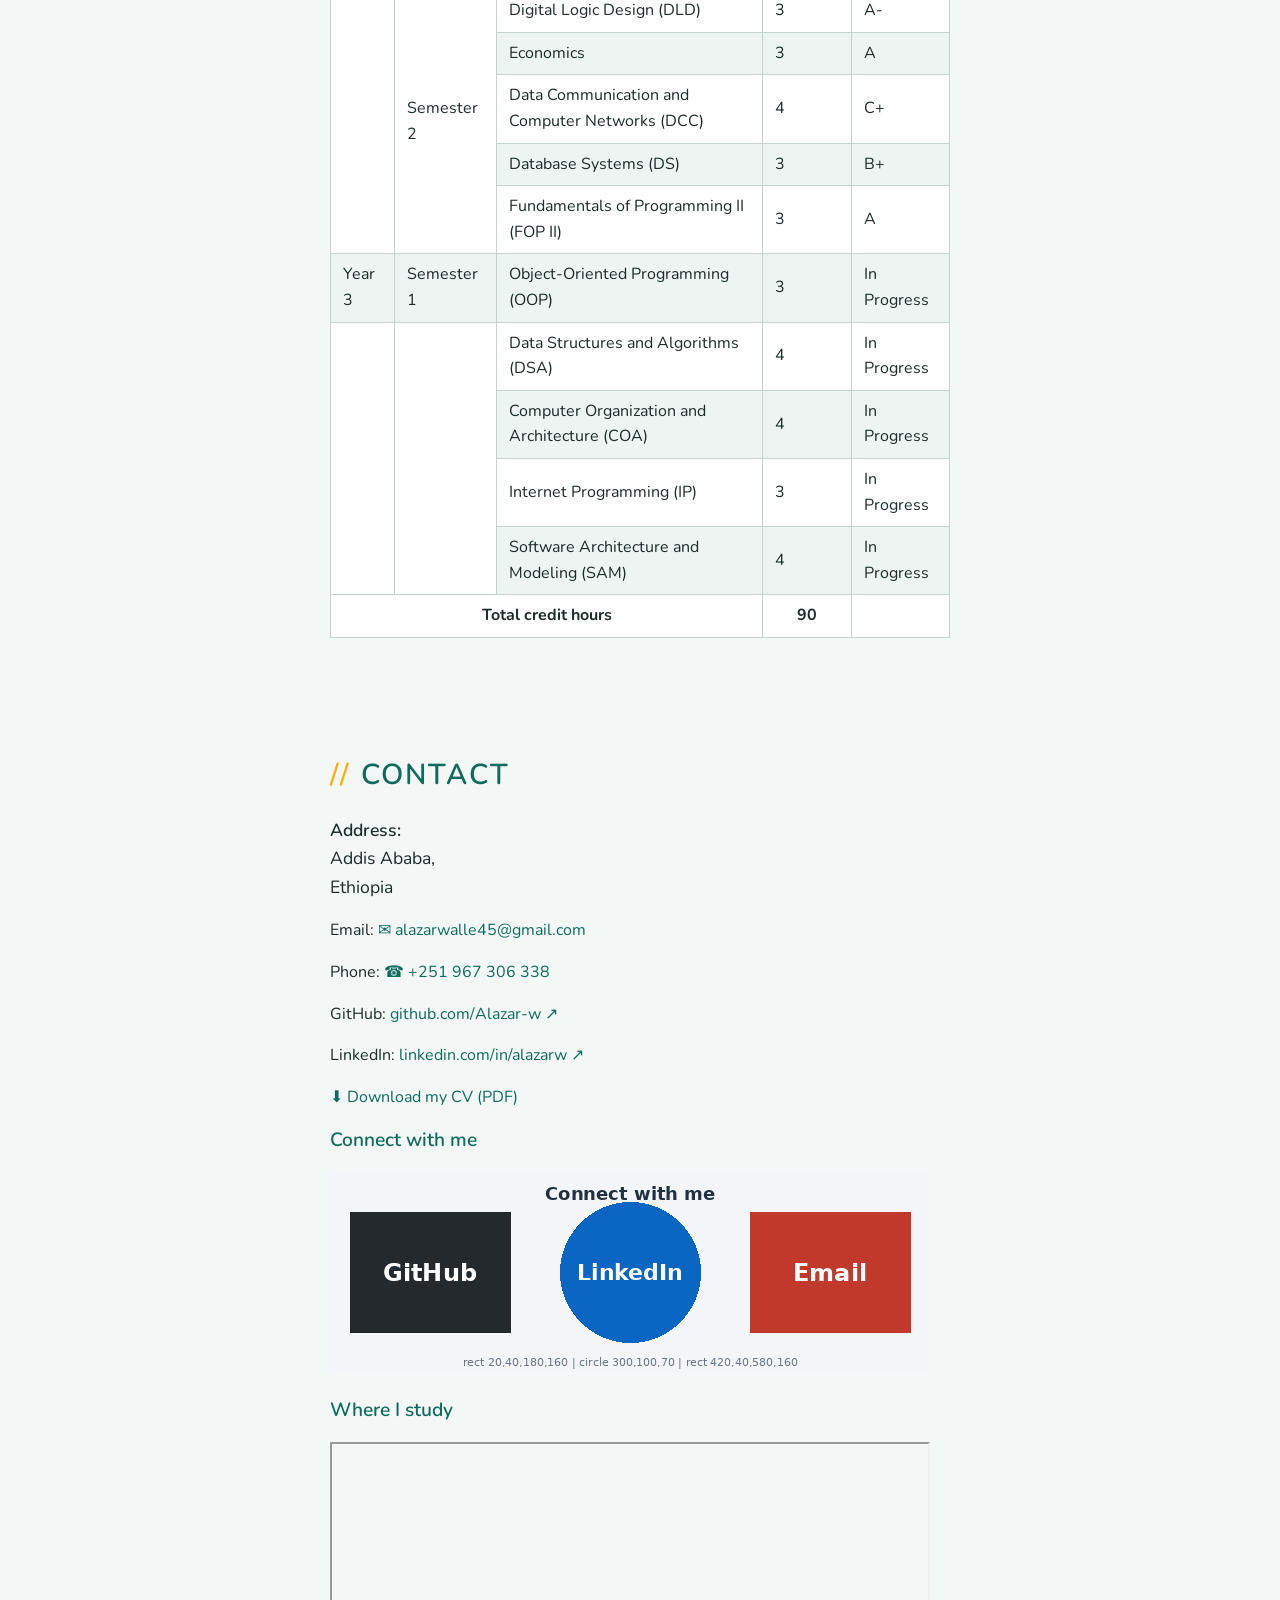
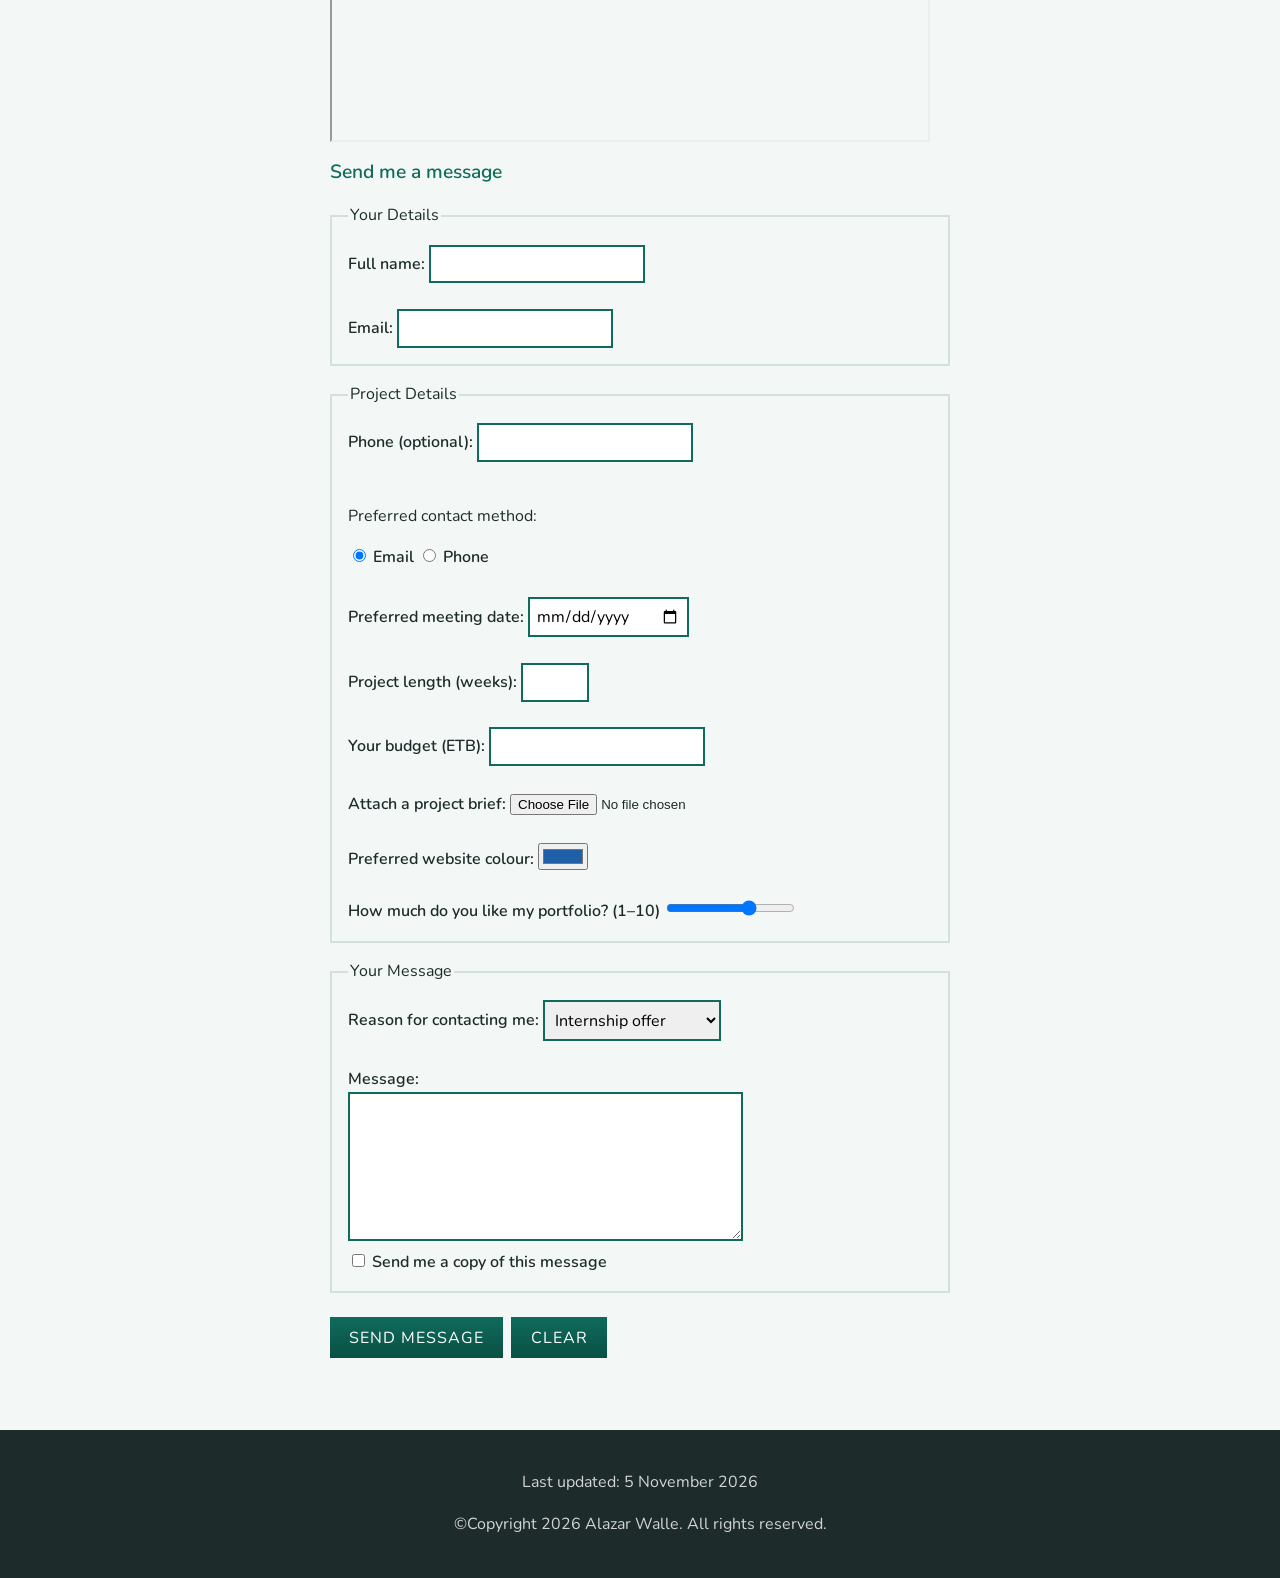
==== commit f431390d: "Merge pull request #1 from Alazar-w/chapter-3-part-1-css-labs Chapter 3 part 1 done" ====
--- a/index.html
+++ b/index.html
@@ -10,6 +10,7 @@
     <meta name="author" content="Alazar Walle">
     <title> Alazar Walle | Projects</title>
     <link rel="icon" type="image/png" href="images/favicon.png">
+    <link href="https://fonts.googleapis.com/css2?family=Nunito:wght@400;600;700&display=swap" rel="stylesheet">
     <link rel="stylesheet" href="css/style.css">
 </head>
 
@@ -18,9 +19,9 @@
         <canvas id="logo" width="120" height="120">Alazar Walle logo</canvas>
         <h1>Alazar Walle<br><img src="images/profile.jpg" alt="Portrait of Alazar Walle smiling" title="Alazar Walle"
                 width="200" height="200"></h1>
-        <p>Software Engineering student and aspiring web developer.</p>
-
-        <button type="button" onclick="document.getElementById('hireDialog').showModal()">Hire me</button>
+        <p class="tagline">Software Engineering student and aspiring web developer.</p>
+
+        <button type="button" class="btn" onclick="document.getElementById('hireDialog').showModal()">Hire me</button>
         <dialog id="hireDialog">
             <h2>Available for internships</h2>
             <p>I am available for internships and freelance web projects from June 2027.</p>
@@ -29,11 +30,11 @@
         </dialog>
 
         <nav>
-            <a href="#about">About</a> |
-            <a href="#skills">Skills</a> |
-            <a href="#projects">Projects</a> |
-            <a href="#education">Education</a> |
-            <a href="#contact">Contact</a> |
+            <a href="#about">About</a>
+            <a href="#skills">Skills</a>
+            <a href="#projects">Projects</a>
+            <a href="#education">Education</a>
+            <a href="#contact">Contact</a>
             <a href="projects.html">All Projects</a>
         </nav>
     </header>
@@ -58,9 +59,11 @@
 
         <section>
             <h2>What Inspires Me</h2>
-            <blockquote>
-                “The best way to predict the future is to invent it.” — Alan Kay
-            </blockquote>
+            <aside>
+                <blockquote>
+                    “The best way to predict the future is to invent it.” — Alan Kay
+                </blockquote>
+            </aside>
             <p>My teacher always says <q>practice beats theory</q>, so I code every day.</p>
             <p>Book I am reading: <cite>Clean Code</cite> by Robert C. Martin</p>
 
@@ -76,14 +79,14 @@
             <h2>Skills</h2>
             <ul>
                 <li>Programming Languages
-                    <ul type="square">
+                    <ul>
                         <li>Python</li>
                         <li>C++</li>
                         <li>Java</li>
                     </ul>
                 </li>
                 <li>Web Development
-                    <ul type="circle">
+                    <ul>
                         <li>HTML</li>
                         <li>CSS (learning)</li>
                         <li>JavaScript (next)</li>
@@ -139,20 +142,26 @@
 
         <section id="projects">
             <h2>Projects</h2>
-            <h3>Simple Calculator</h3>
-            <p>A calculator that performs basic arithmetic operations.</p>
-            <img src="images/project-calculator.png" alt="Screenshot of the calculator showing 12 + 30 = 42" width="400"
-                height="250">
-            <p>A calculator that adds, subtracts, multiplies and divides.</p>
-
-            <h3>Library Management System</h3>
-            <p>A program for borrowing and returning books.</p>
-            <img src="images/project-library.png" alt="Screenshot of the Library management system" width="400"
-                height="250">
-            <p>The library is managed across the system.</p>
-
-            <h3>Chess Game</h3>
-            <p>A game where players compete using chess pieces.</p>
+            <article class="card">
+                <h3>Simple Calculator</h3>
+                <p>A calculator that performs basic arithmetic operations.</p>
+                <img src="images/project-calculator.png" alt="Screenshot of the calculator showing 12 + 30 = 42" width="400"
+                    height="250">
+                <p>A calculator that adds, subtracts, multiplies and divides.</p>
+            </article>
+
+            <article class="card">
+                <h3>Library Management System</h3>
+                <p>A program for borrowing and returning books.</p>
+                <img src="images/project-library.png" alt="Screenshot of the Library management system" width="400"
+                    height="250">
+                <p>The library is managed across the system.</p>
+            </article>
+
+            <article class="card">
+                <h3>Chess Game</h3>
+                <p>A game where players compete using chess pieces.</p>
+            </article>
 
             <h3>My First Python Program</h3>
             <p>The first thing I wrote in Python was <code>print("Hello, World!")</code>.
@@ -196,7 +205,7 @@
                 <label for="degree">Degree progress:</label>
                 <progress id="degree" value="40" max="100">40%</progress> 40%
             </p>
-            <table border="1" cellpadding="2" cellspacing="0">
+            <table>
                 <thead>
                     <tr>
                         <th>Year</th>
@@ -483,8 +492,8 @@
                     <input type="checkbox" id="copy" name="copy" value="yes">
                     <label for="copy">Send me a copy of this message</label>
                 </fieldset>
-                <button type="submit">Send Message</button>
-                <button type="reset">Clear</button>
+                <button type="submit" class="btn">Send Message</button>
+                <button type="reset" class="btn btn-secondary">Clear</button>
             </form>
 
         </section>
--- a/css/style.css
+++ b/css/style.css
@@ -2,8 +2,379 @@
    Portfolio stylesheet — Alazar Walle
    ========================================== */
 
+/* Palette
+   Primary  #0f6b5c   (deep green)
+   Dark     #1d2b2a   (text)
+   Accent   hsl(42, 95%, 50%)   (gold)
+   Light    #f3f7f5   (page background)
+*/
+
+/* ---------- Reset ---------- */
+* {
+    box-sizing: border-box;   /* width includes padding and border */
+}
+
 /* ---------- Base ---------- */
+html {
+    font-size: 16px;   /* 1rem = 16px everywhere */
+}
+
 body {
-    background-color: #f4f6f9;   /* very light grey-blue */
-    font-family: Arial, sans-serif;
-}
+    margin: 0;                /* remove the browser's default 8px */
+    background-color: #f3f7f5;
+    color: #1d2b2a;                 /* hex */
+    font-family: 'Nunito', Arial, sans-serif;
+    font-size: 1rem;
+    line-height: 1.6;        /* 1.6 × the font size: easier to read */
+}
+
+/* ---------- Headings ---------- */
+h1, h2, h3 {
+    line-height: 1.2;
+    font-weight: 600;
+}
+
+h1 {
+    color: #0f6b5c;                 /* hex */
+    font-size: 2.5rem;   /* 40px: rem kept, a name at 6vw gets tiny on phones and huge on wide screens */
+    text-align: center;
+    font-weight: 700;
+    text-shadow: 2px 2px 5px rgba(0, 0, 0, 0.3);
+}
+
+h2 {
+    color: rgb(15, 107, 92);        /* the same green in RGB */
+    font-size: 1.8rem;   /* about 29px */
+    text-transform: uppercase;
+    letter-spacing: 2px;
+    font-weight: 600;
+}
+
+h3 {
+    color: hsl(170, 75%, 24%);      /* the same green in HSL */
+    font-size: 1.2rem;   /* about 19px */
+}
+
+mark {
+    background-color: rgba(250, 190, 10, 0.35);   /* see-through gold */
+}
+
+a {
+    color: #0f6b5c;
+    text-decoration: none;   /* removes the underline */
+}
+
+blockquote {
+    font-size: 1.2em;        /* 1.2 × the size of its parent */
+    font-style: italic;
+}
+
+code, pre {
+    font-family: 'Courier New', monospace;
+}
+
+/* ---------- Components ---------- */
+.tagline {
+    text-align: center;
+    font-size: 1.2rem;
+    color: #5b6e6a;
+    letter-spacing: 1px;
+}
+
+.btn {
+    background-color: #0f6b5c;
+    background-image: linear-gradient(#0f6b5c, #0a5044);
+    color: white;
+    font-family: inherit;      /* buttons do not inherit fonts by default */
+    font-size: 1rem;
+    border: none;
+    cursor: pointer;
+}
+
+.btn-secondary {
+    background-color: #5b6e6a;
+}
+
+.card {
+    background-color: white;
+}
+
+/* ---------- Combinators ---------- */
+/* descendant: every link inside the menu */
+nav a {
+    font-weight: 600;
+    text-transform: uppercase;
+    font-size: 0.9rem;
+}
+
+/* child: only paragraphs directly inside a card */
+.card > p {
+    color: #5b6e6a;
+}
+
+/* adjacent sibling: the first paragraph after each section heading */
+h2 + p {
+    font-size: 1.1rem;
+}
+
+/* general sibling: every label after a legend in the same fieldset */
+legend ~ label {
+    font-weight: 600;
+}
+
+/* ---------- Forms ---------- */
+input[type="text"],
+input[type="email"],
+input[type="number"],
+input[type="date"],
+select,
+textarea {
+    border: 2px solid #0f6b5c;
+    font-family: inherit;
+    font-size: 1rem;
+}
+
+abbr[title] {
+    cursor: help;
+    text-decoration: underline dotted;
+}
+
+[class*="btn"] {
+    text-transform: uppercase;
+    letter-spacing: 1px;
+}
+
+/* ---------- Link icons ---------- */
+a[href^="https"]::after {
+    content: " ↗";            /* leaves this site */
+}
+
+a[href^="mailto"]::before {
+    content: "✉ ";
+}
+
+a[href^="tel"]::before {
+    content: "☎ ";
+}
+
+a[download]::before {
+    content: "⬇ ";
+}
+
+h2::before {
+    content: "// ";
+    color: hsl(42, 95%, 50%);   /* accent gold */
+}
+
+h2 + p::first-line {
+    font-weight: 600;
+}
+
+/* ---------- Link states ---------- */
+a:link    { color: #0f6b5c; }     /* not visited yet */
+a:visited { color: #6a3fa0; }     /* already visited */
+a:hover   { color: hsl(42, 95%, 30%); text-decoration: underline; }
+a:active  { color: #b03a2e; }     /* while the mouse button is down */
+
+.btn:hover {
+    background-color: #0a5044;    /* darker green */
+}
+
+.btn-secondary:hover {
+    background-color: #455754;
+}
+
+/* first step of every ordered list */
+ol li:first-child {
+    font-weight: 600;
+}
+
+/* striped table rows */
+tbody tr:nth-child(even) {
+    background-color: #edf4f1;
+}
+
+.card:hover {
+    background-color: #f0f7f4;
+}
+
+/* links to my own pages, except the menu links */
+:not(nav) > a[href$=".html"]::after {
+    content: " →";
+}
+
+/* ---------- Layout ---------- */
+main {
+    max-width: 700px;   /* tried 700px and 1200px: 700px gives the most comfortable line length, nothing overflows */
+    margin: 0 auto;
+    padding: 0 1rem;
+}
+
+header {
+    text-align: center;
+    padding: 2rem 1rem;
+}
+
+footer {
+    text-align: center;
+    padding: 1.5rem 1rem;
+    margin-top: 3rem;
+}
+
+/* ---------- Display ---------- */
+#logo,
+header img {
+    display: block;
+    margin: 0 auto 1rem;
+}
+
+header img {
+    border: 4px solid white;
+    border-radius: 50%;   /* rounds the corners into a circle */
+}
+
+nav a {
+    display: inline-block;
+    padding: 0.5rem 1rem;
+    margin: 0.25rem;
+    border: 2px solid #0f6b5c;
+}
+
+label[for^="lvl"] {
+    display: inline-block;
+    width: 7rem;
+}
+
+/* ---------- Spacing and borders ---------- */
+section,
+aside {
+    margin: 2rem 0;
+    padding: 1.5rem;
+}
+
+aside {
+    border-left: 6px solid hsl(42, 95%, 50%);
+}
+
+.card {
+    padding: 1rem 1.5rem;
+    margin: 1rem 0;
+    border: 1px solid #d3e0db;
+    border-left: 4px solid hsl(42, 95%, 50%);   /* accent on the left only */
+}
+
+.card img,
+video {
+    display: block;
+    max-width: 100%;   /* never wider than the card */
+    height: auto;      /* keep the proportions */
+}
+
+iframe {
+    display: block;
+    max-width: 100%;   /* no height: auto here, iframes have no natural height */
+}
+
+.btn {
+    padding: 0.6rem 1.2rem;
+    margin: 0.5rem 0.25rem 0 0;
+}
+
+fieldset {
+    margin: 0 0 1rem;
+    padding: 1rem;
+    border: 2px solid #d3e0db;
+}
+
+input[type="text"],
+input[type="email"],
+input[type="number"],
+input[type="date"],
+select,
+textarea {
+    padding: 0.4rem;
+}
+
+/* ---------- Tables ---------- */
+table {
+    border-collapse: collapse;   /* one line between cells, like cellspacing="0" */
+    margin: 1rem 0;
+    background-color: white;
+}
+
+th,
+td {
+    border: 1px solid #c3d3cc;   /* like border="1" */
+    padding: 0.5rem 0.75rem;     /* like cellpadding */
+}
+
+caption {
+    font-weight: 600;
+    padding: 0.5rem;
+}
+
+/* ---------- Lists ---------- */
+ul ul {
+    list-style-type: square;     /* like type="square" */
+}
+
+/* ---------- Header ---------- */
+header {
+    background-image: url("../images/pattern.png"),
+                      linear-gradient(120deg, #0f6b5c, #06362e);
+    color: white;
+}
+
+header h1 {
+    color: white;                        /* beats h1 (1 point) */
+}
+
+header .tagline {
+    color: rgba(255, 255, 255, 0.85);   /* 85% white */
+}
+
+header nav a:link,
+header nav a:visited {
+    color: white;                        /* beats a:link (11 points) */
+    border-color: rgba(255, 255, 255, 0.6);
+}
+
+header nav a:hover {
+    background-color: rgba(255, 255, 255, 0.15);
+}
+
+header .btn {
+    background-color: hsl(42, 95%, 50%);
+    background-image: none;   /* the .btn gradient is painted on top of the colour */
+    color: #1d2b2a;
+}
+
+/* ---------- Contact ---------- */
+#contact {
+    background-image: linear-gradient(rgba(255, 255, 255, 0.88), rgba(255, 255, 255, 0.88)),
+                      url("../images/contact-bg.jpg");
+    background-size: cover;
+    background-position: center;
+    background-attachment: fixed;
+}
+
+aside {
+    background-image: radial-gradient(circle at top left, #fff4d1, white 70%);
+}
+
+footer {
+    background-color: #1d2b2a;
+    color: rgba(255, 255, 255, 0.8);
+}
+
+dialog::backdrop {
+    background-color: rgba(6, 54, 46, 0.6);   /* green-tinted dimming */
+}
+
+.card img {
+    opacity: 0.85;
+}
+
+.card:hover img {
+    opacity: 1;
+}
